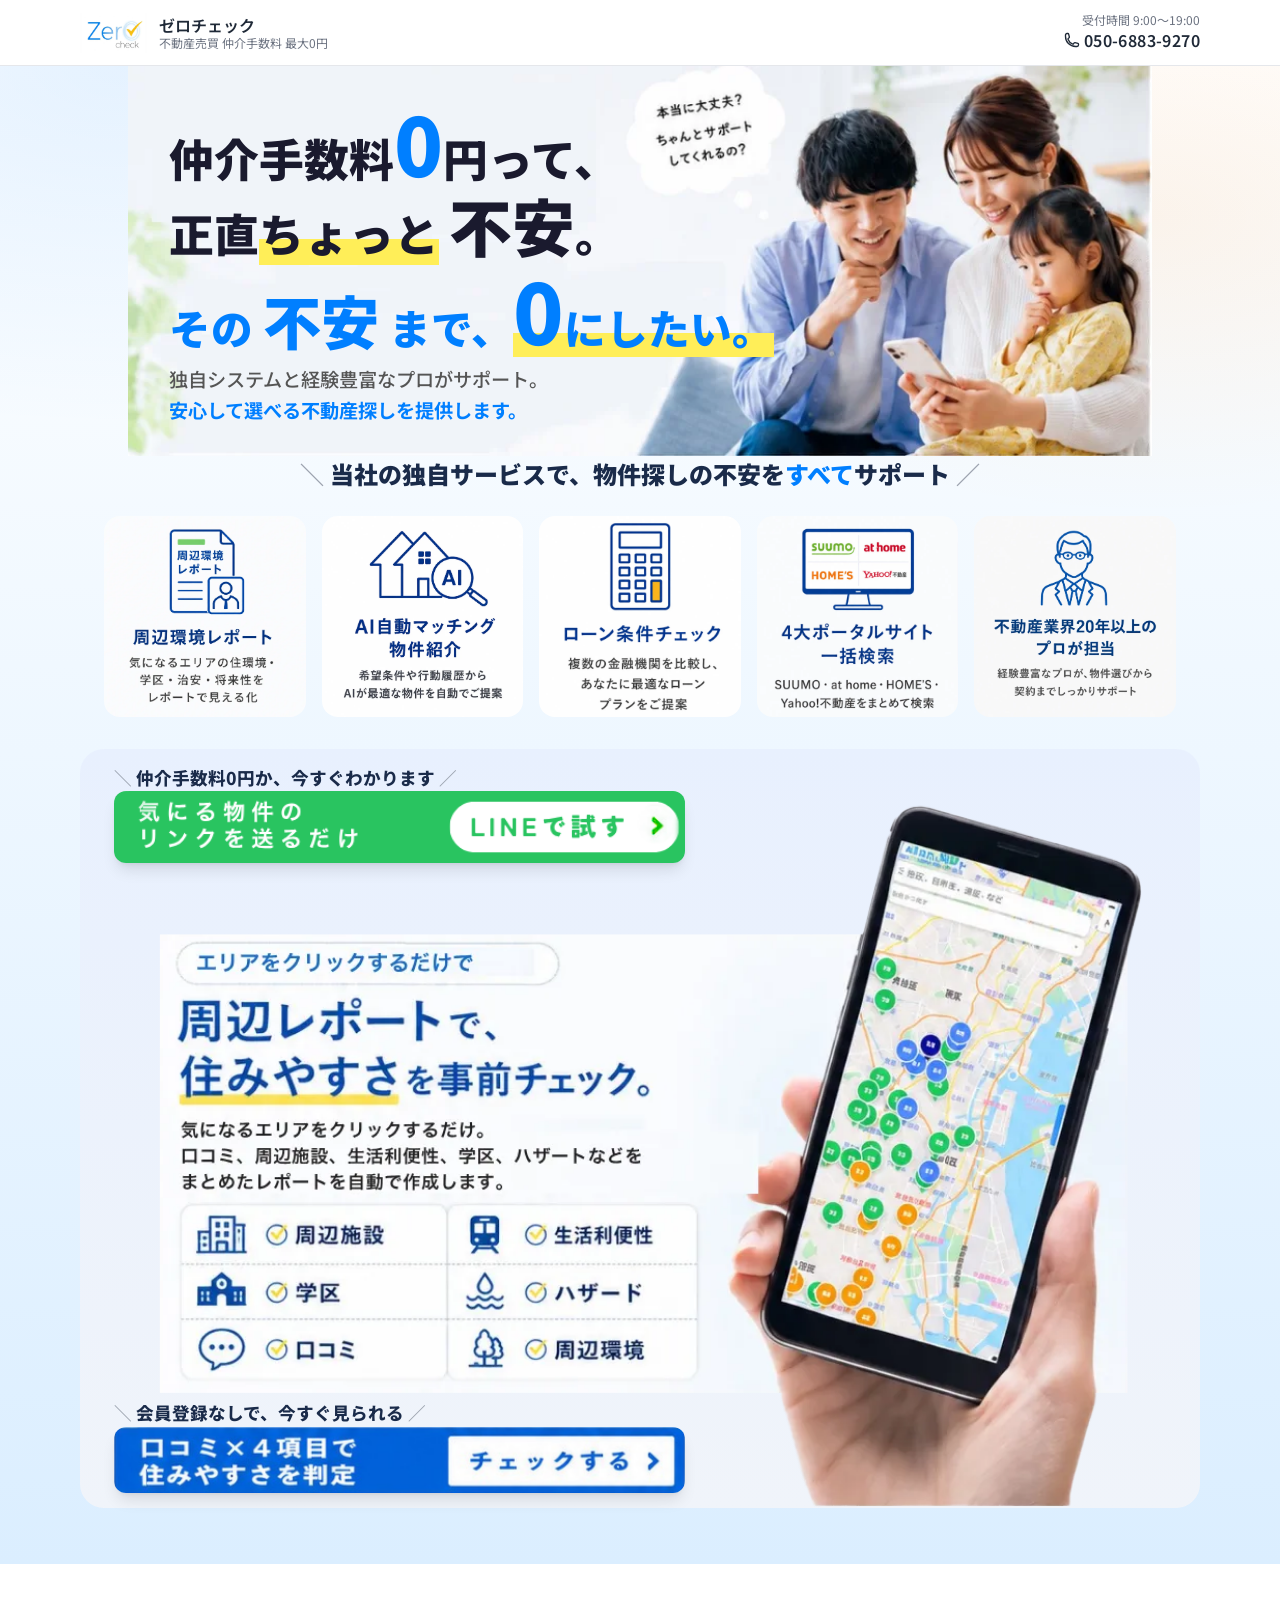
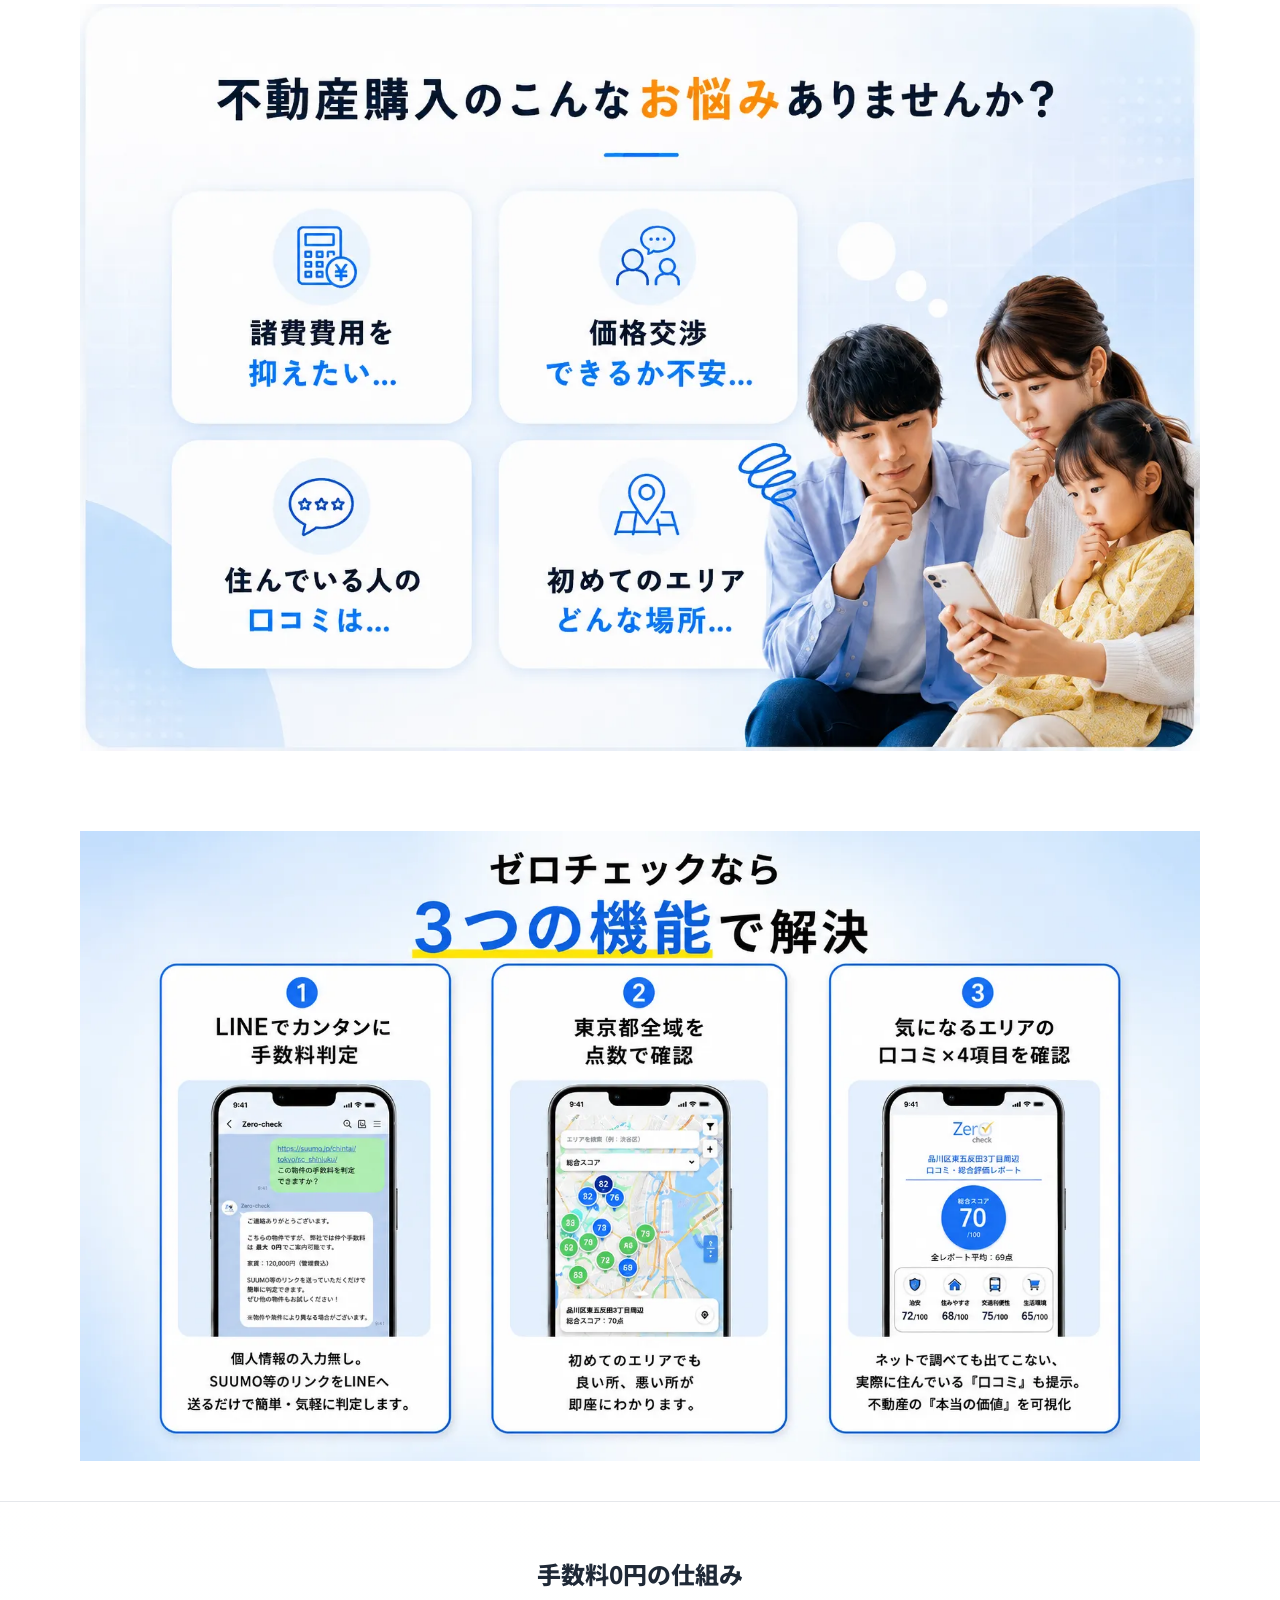
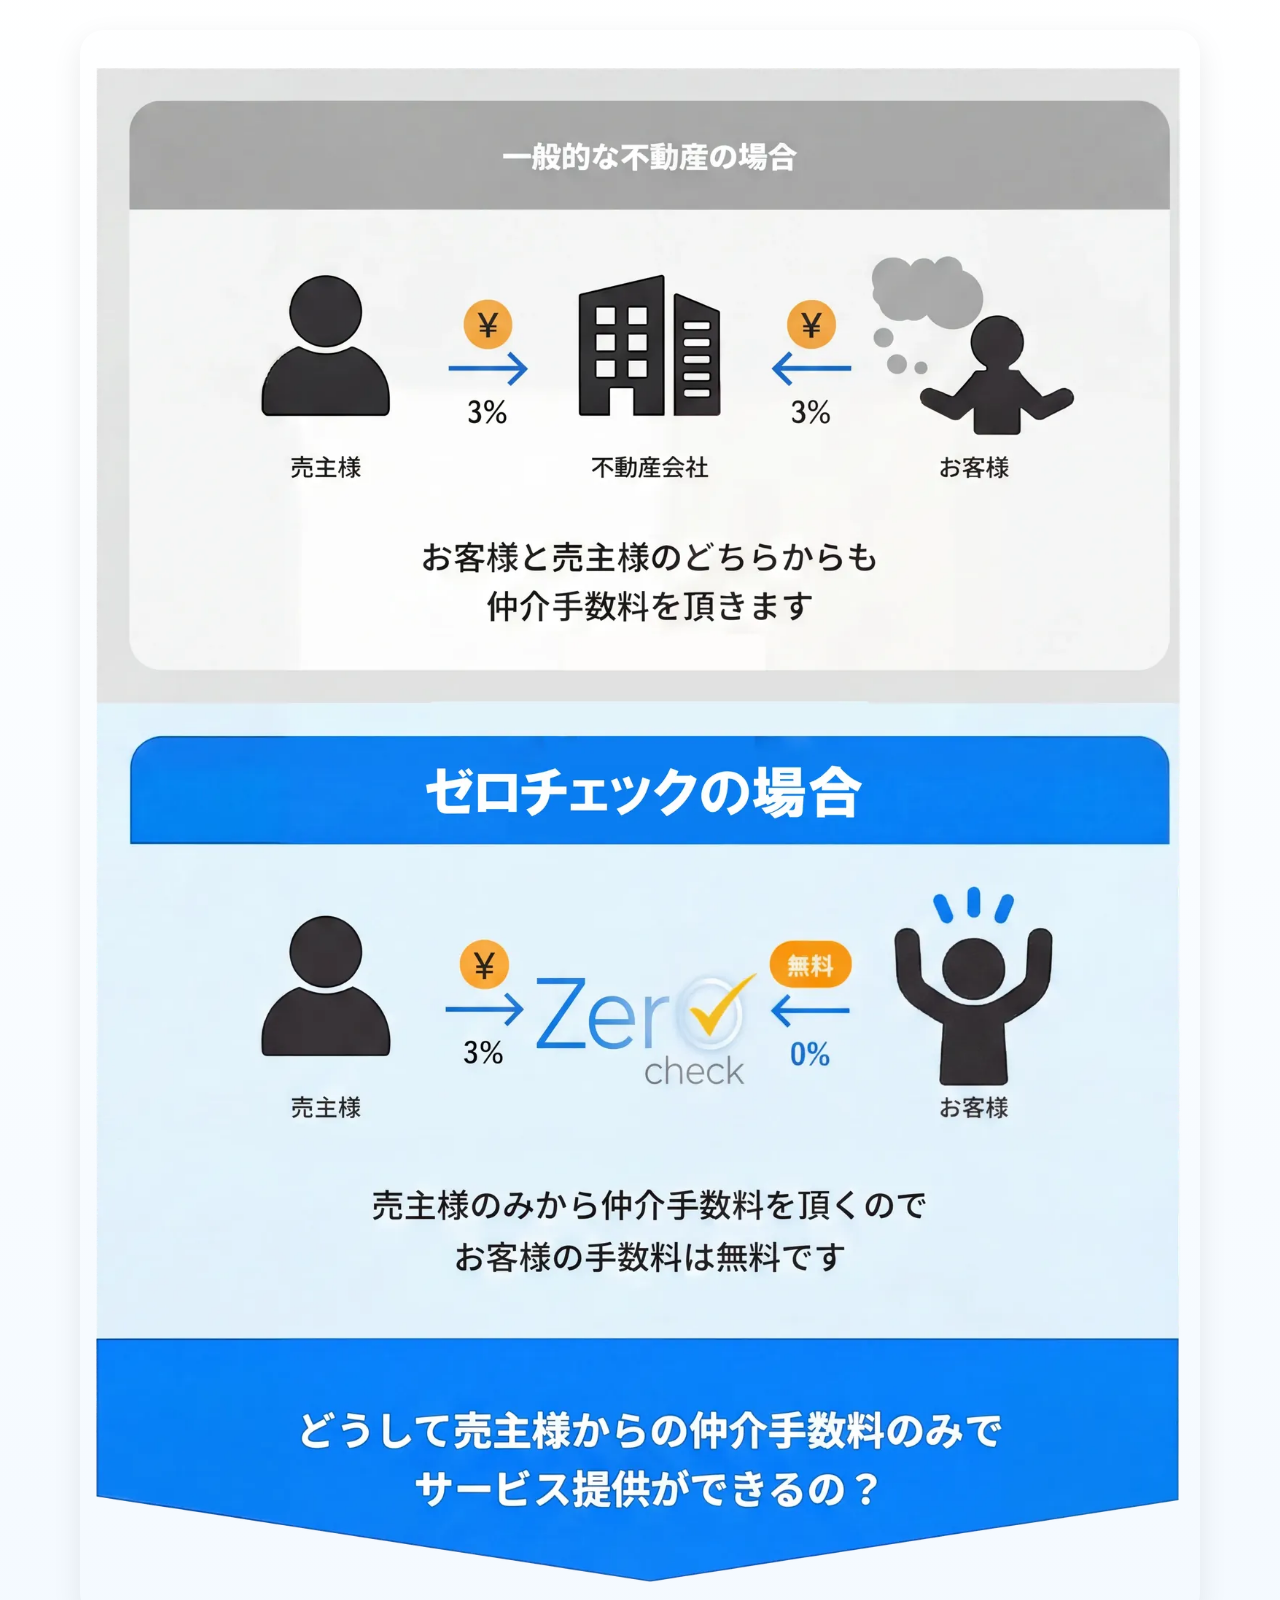
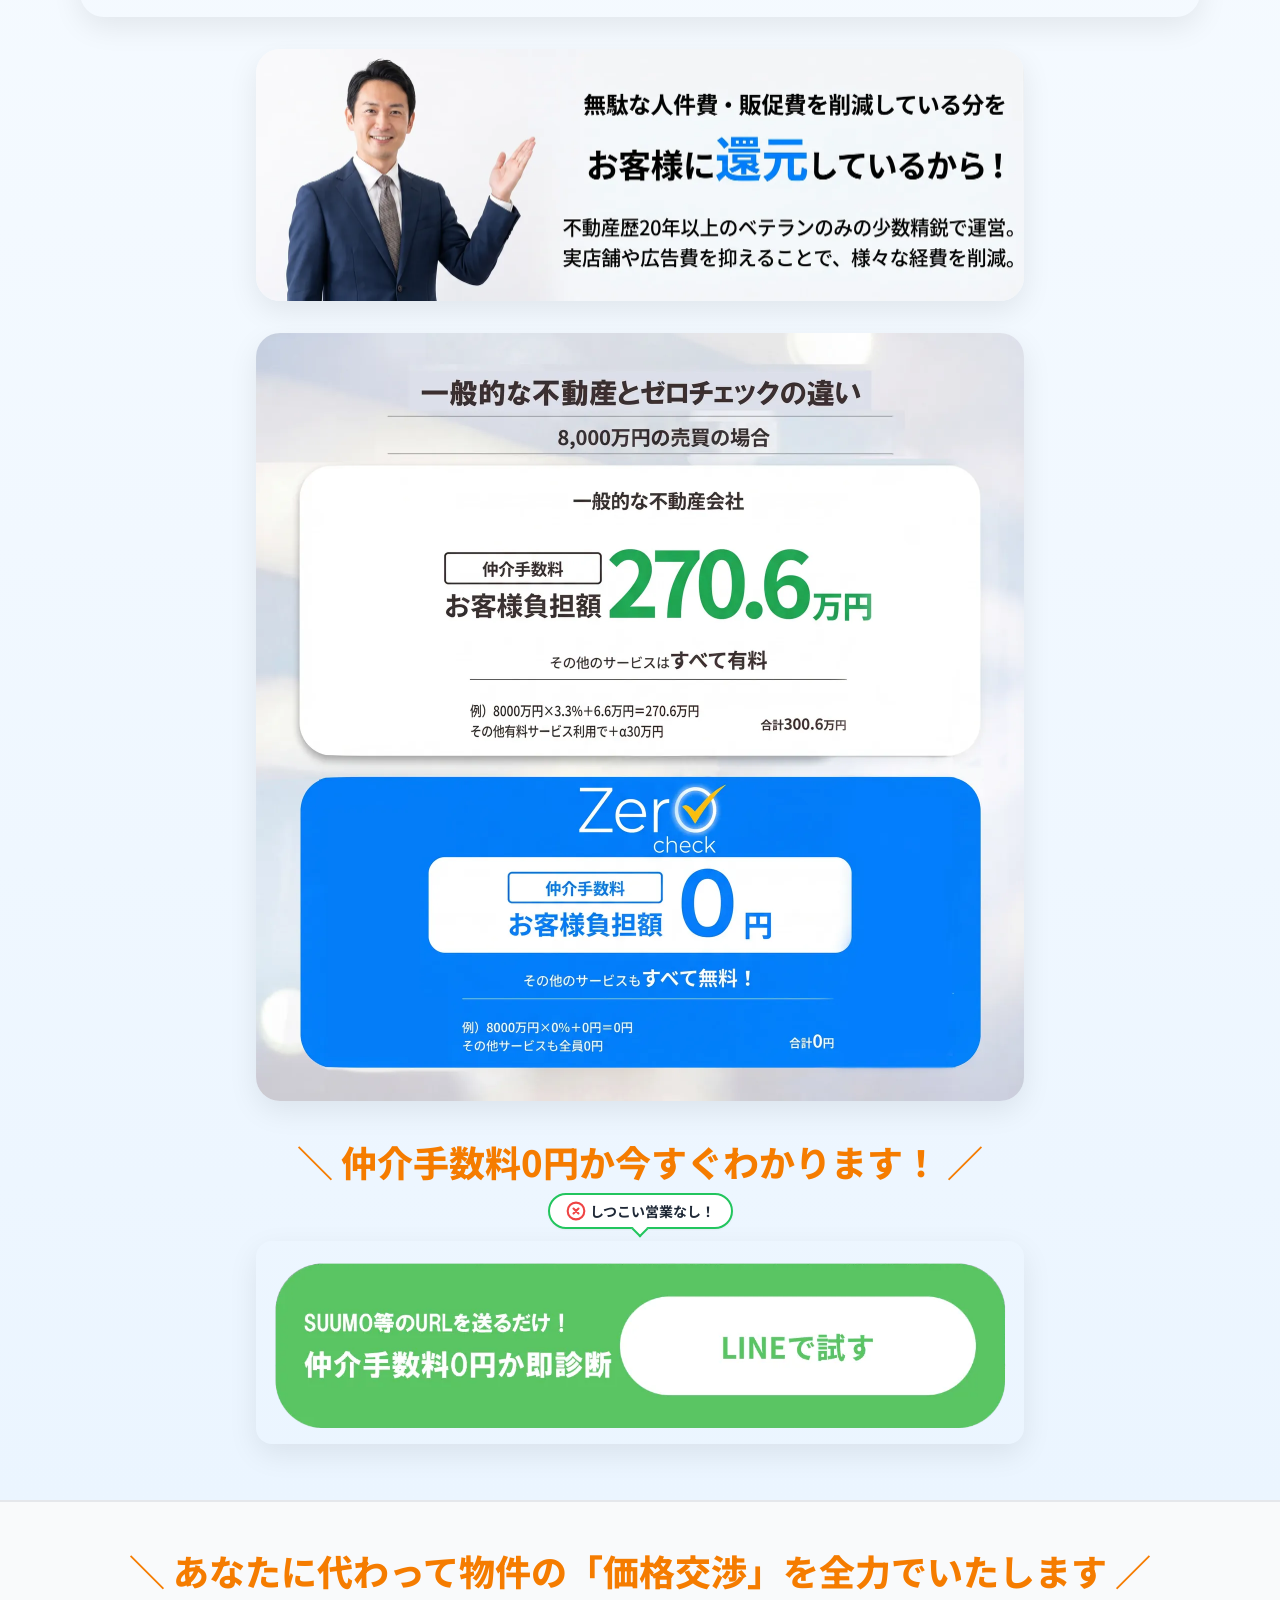
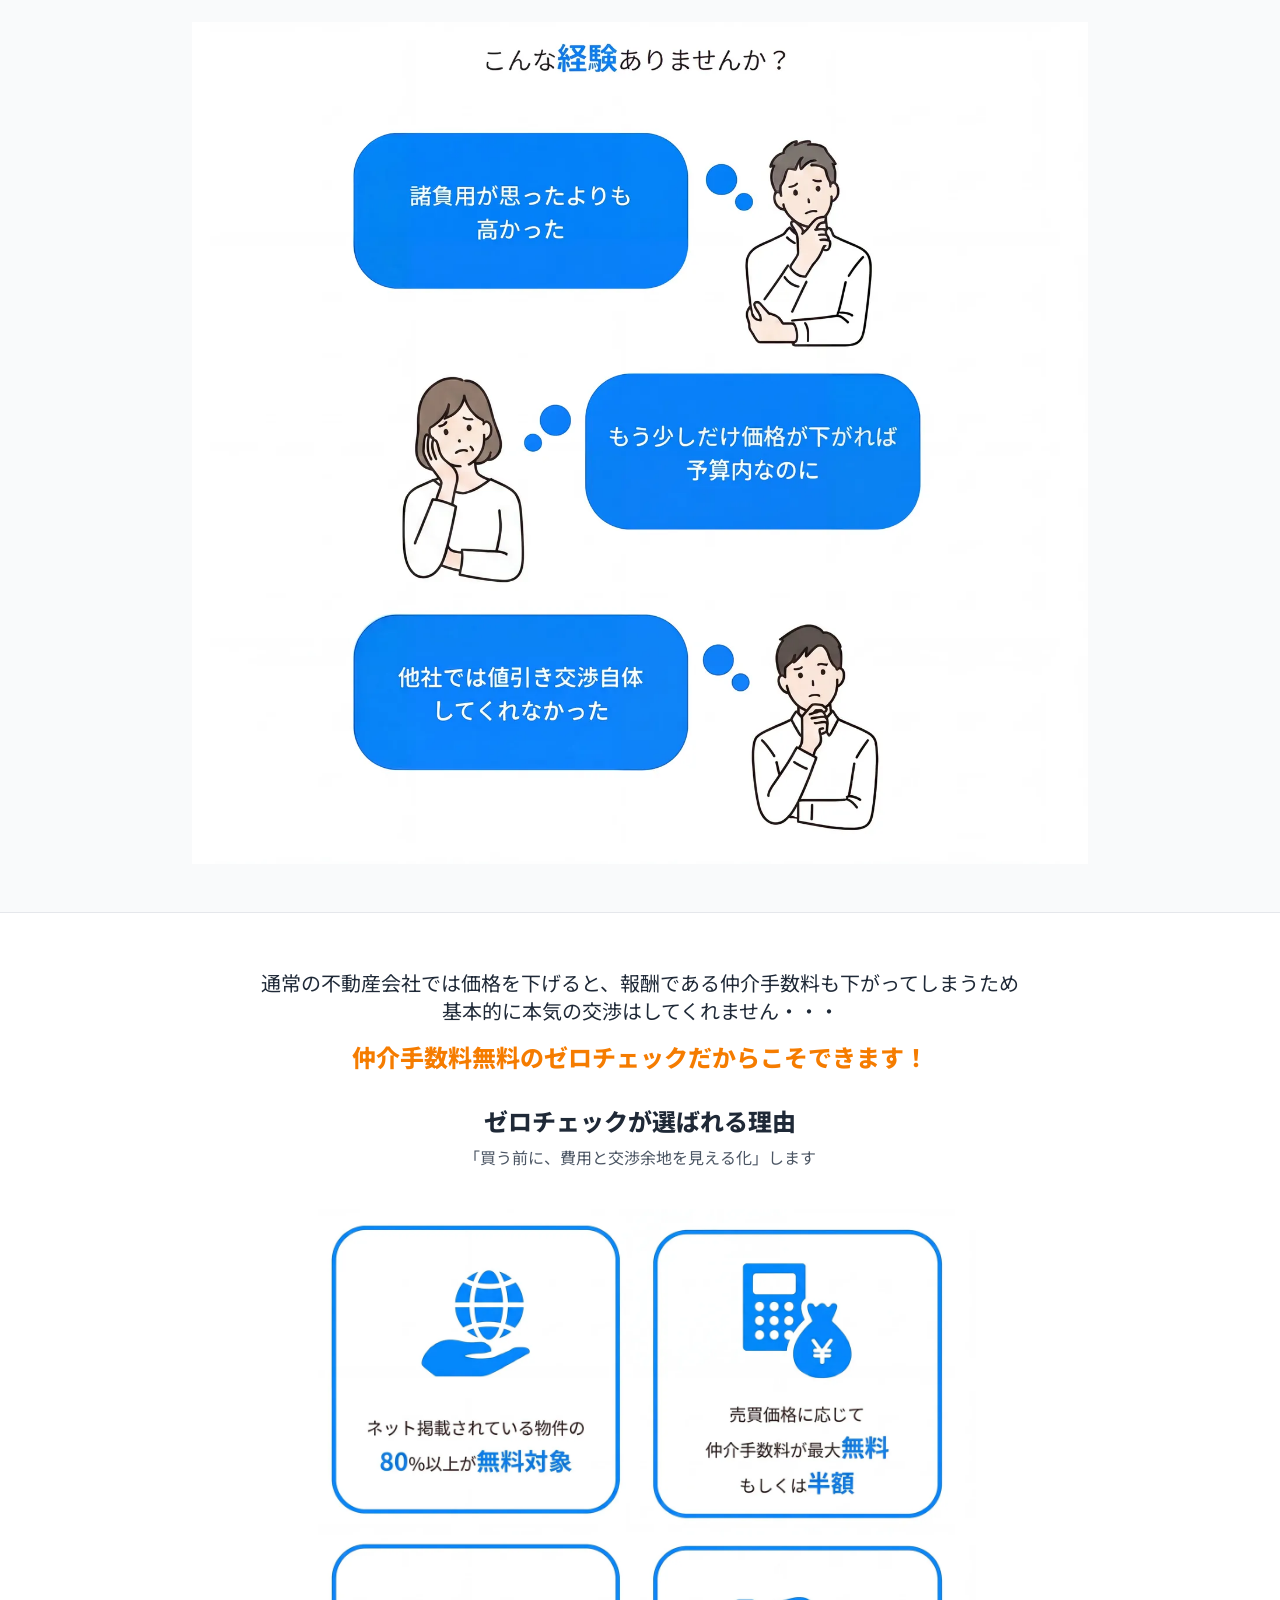
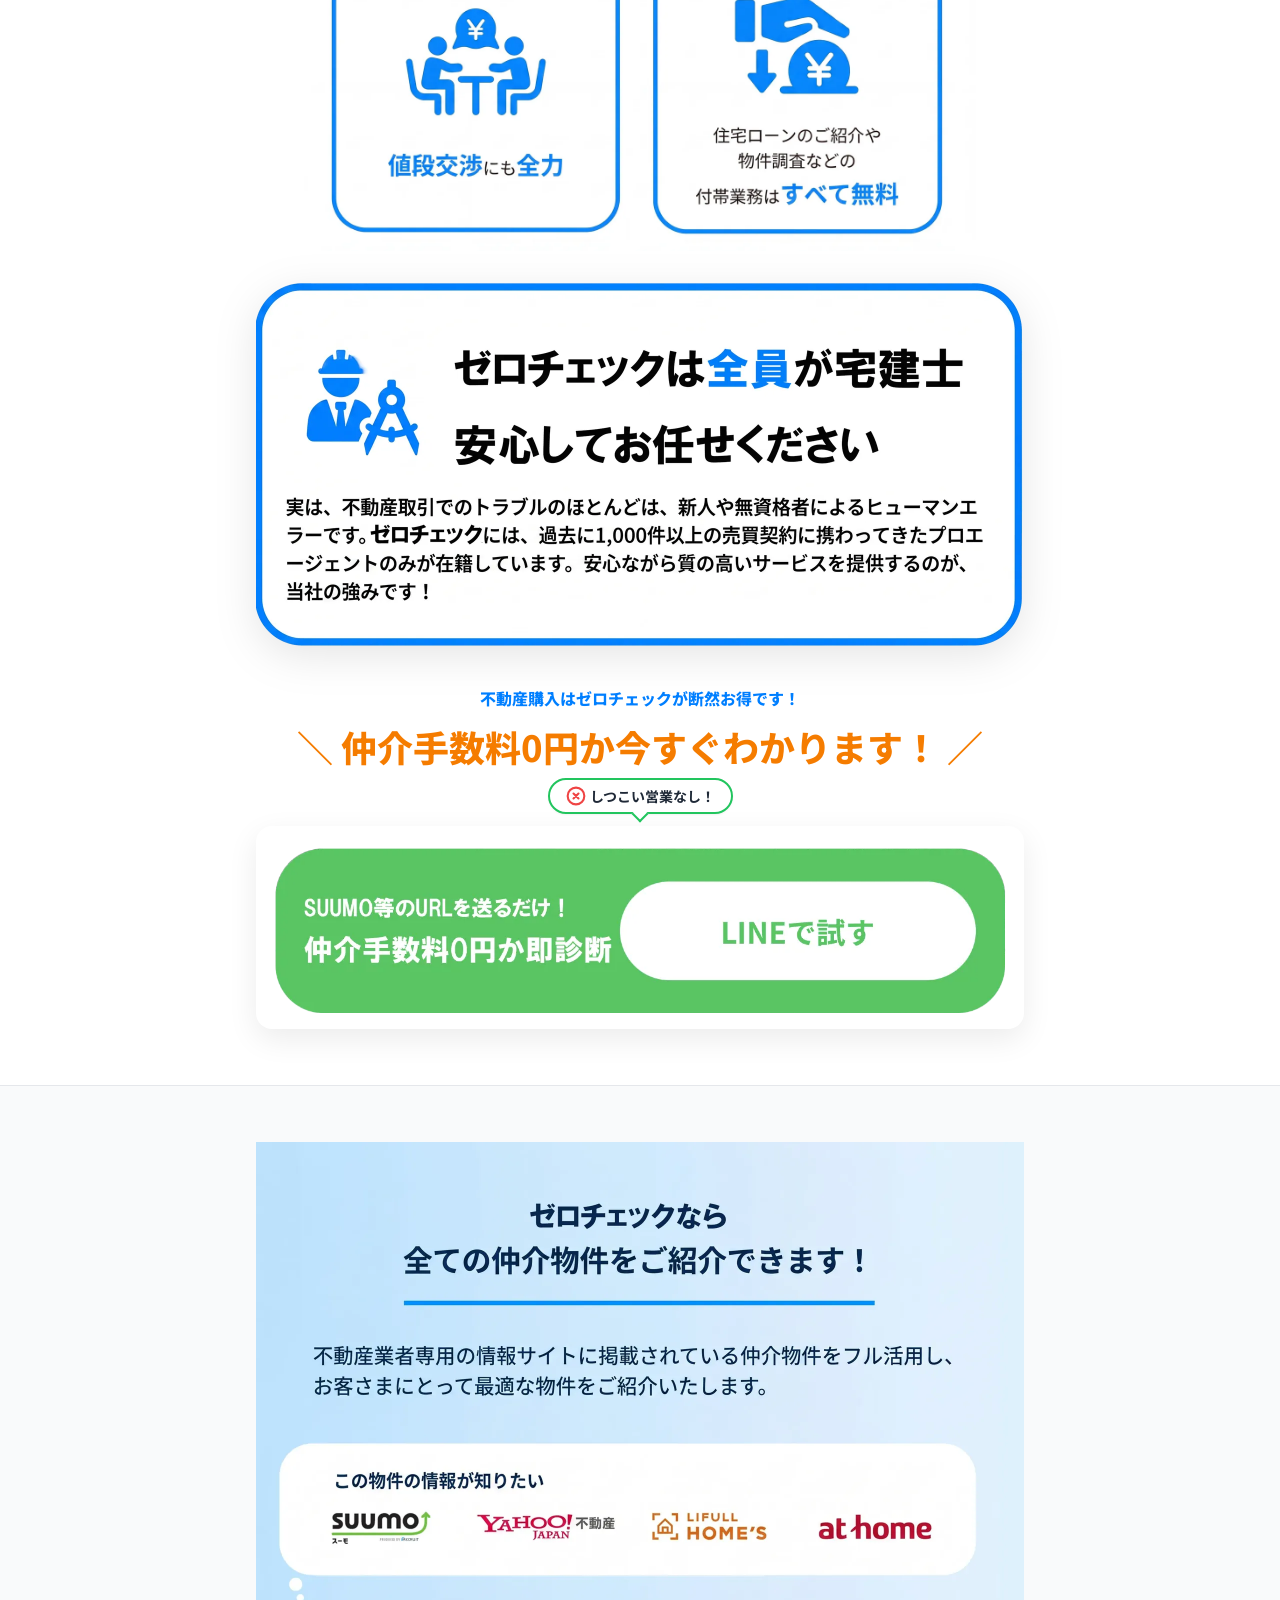
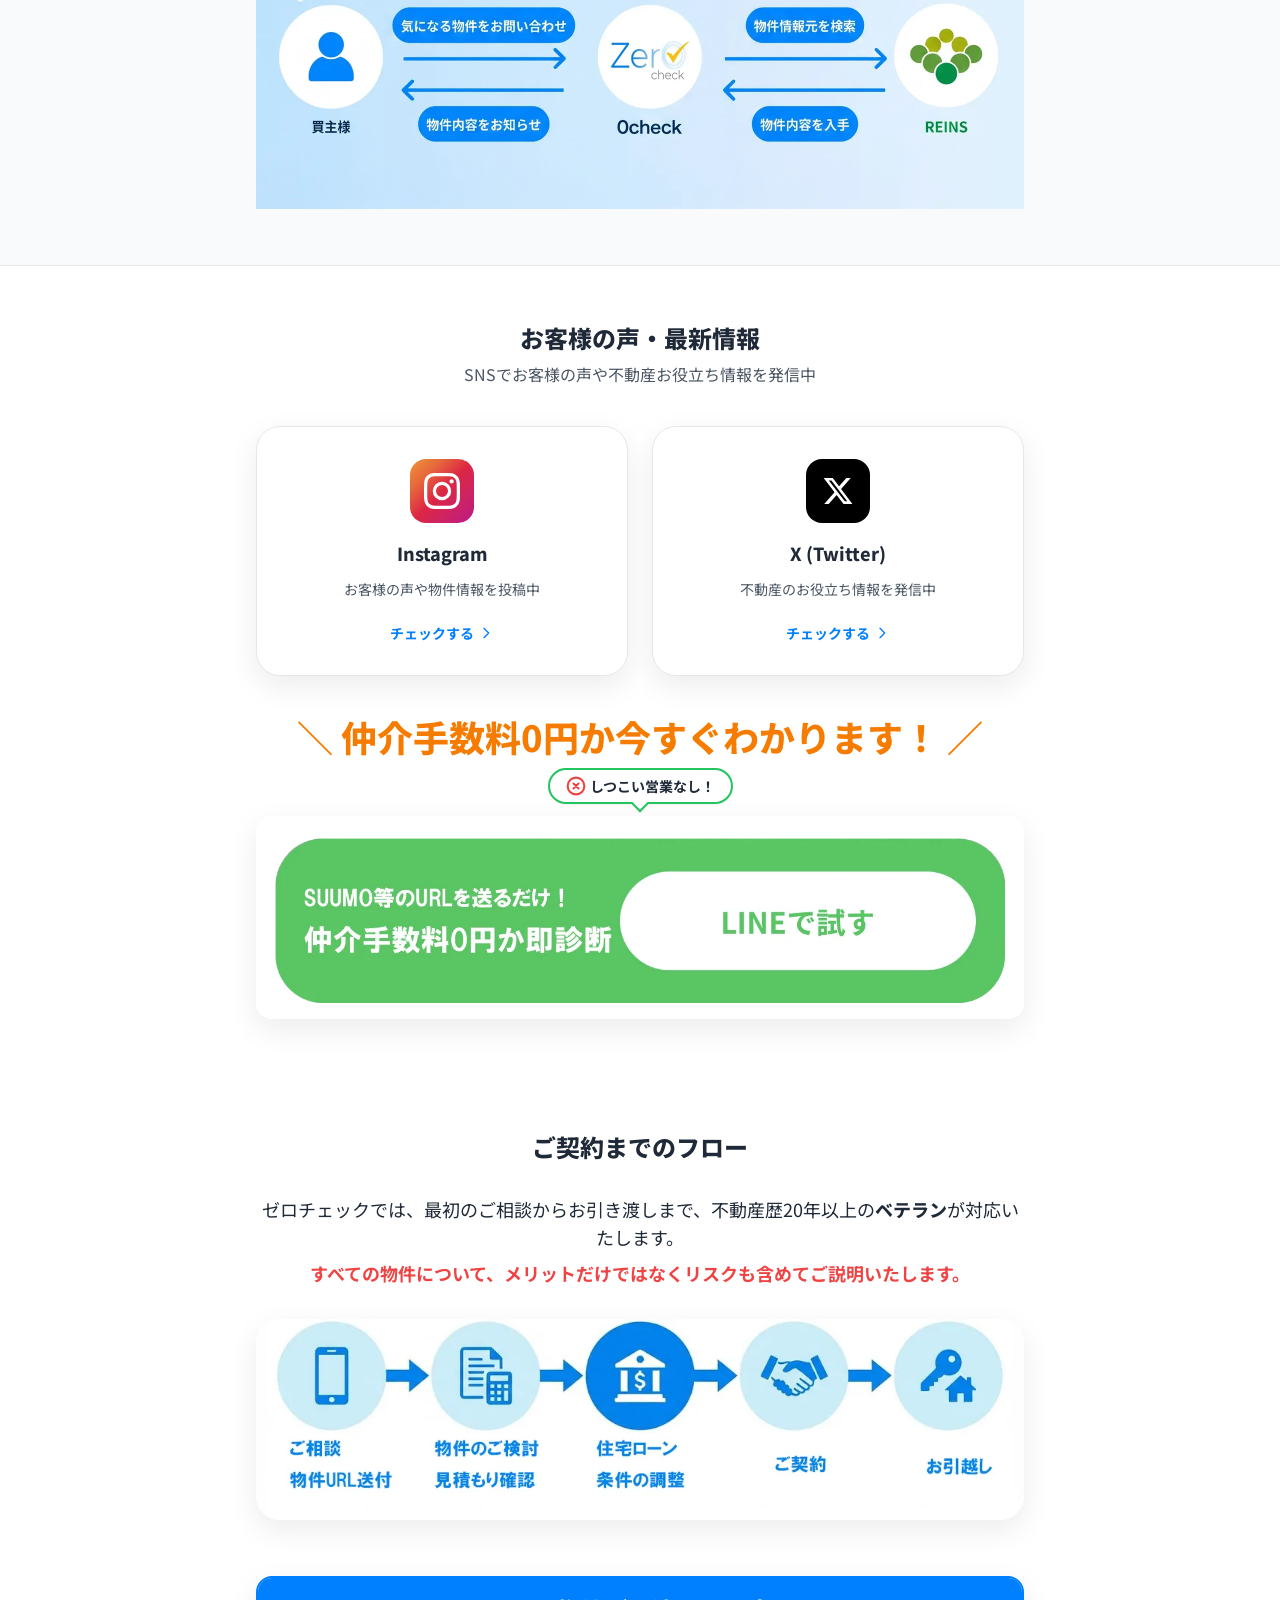
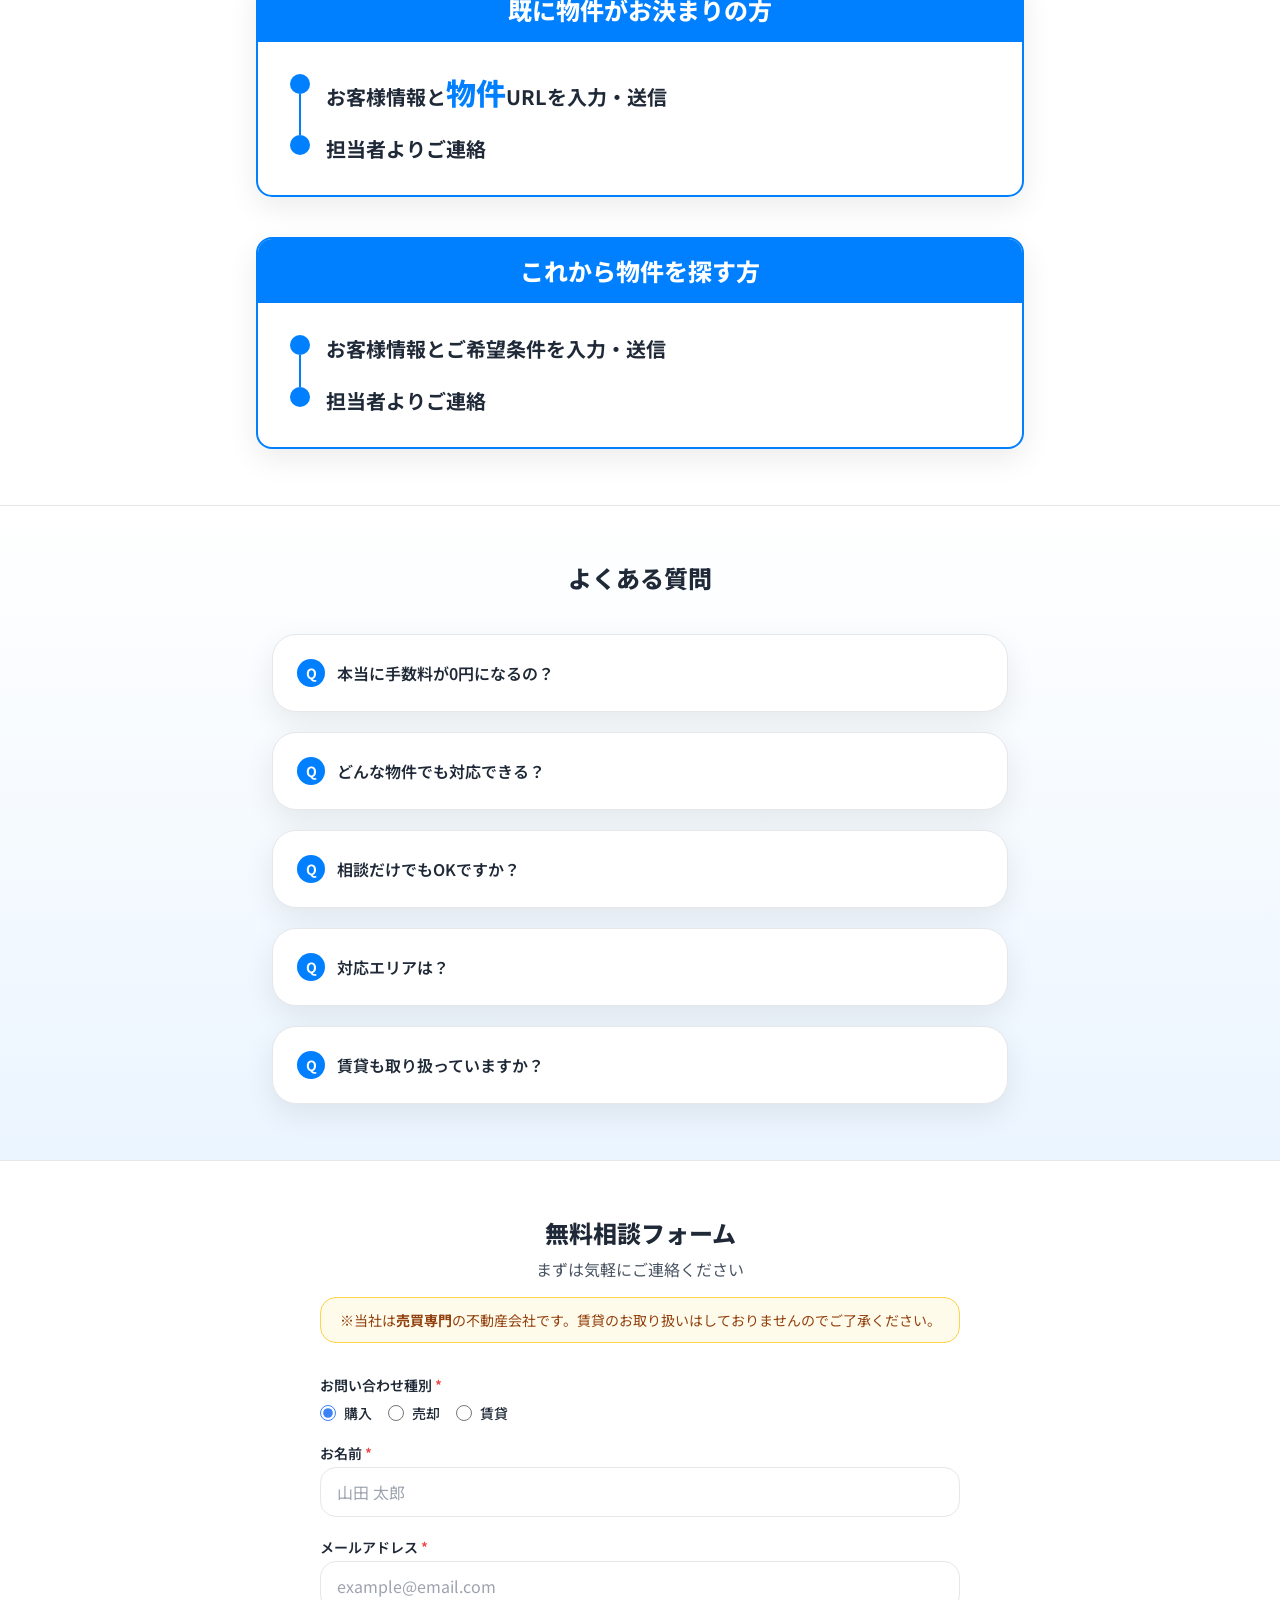
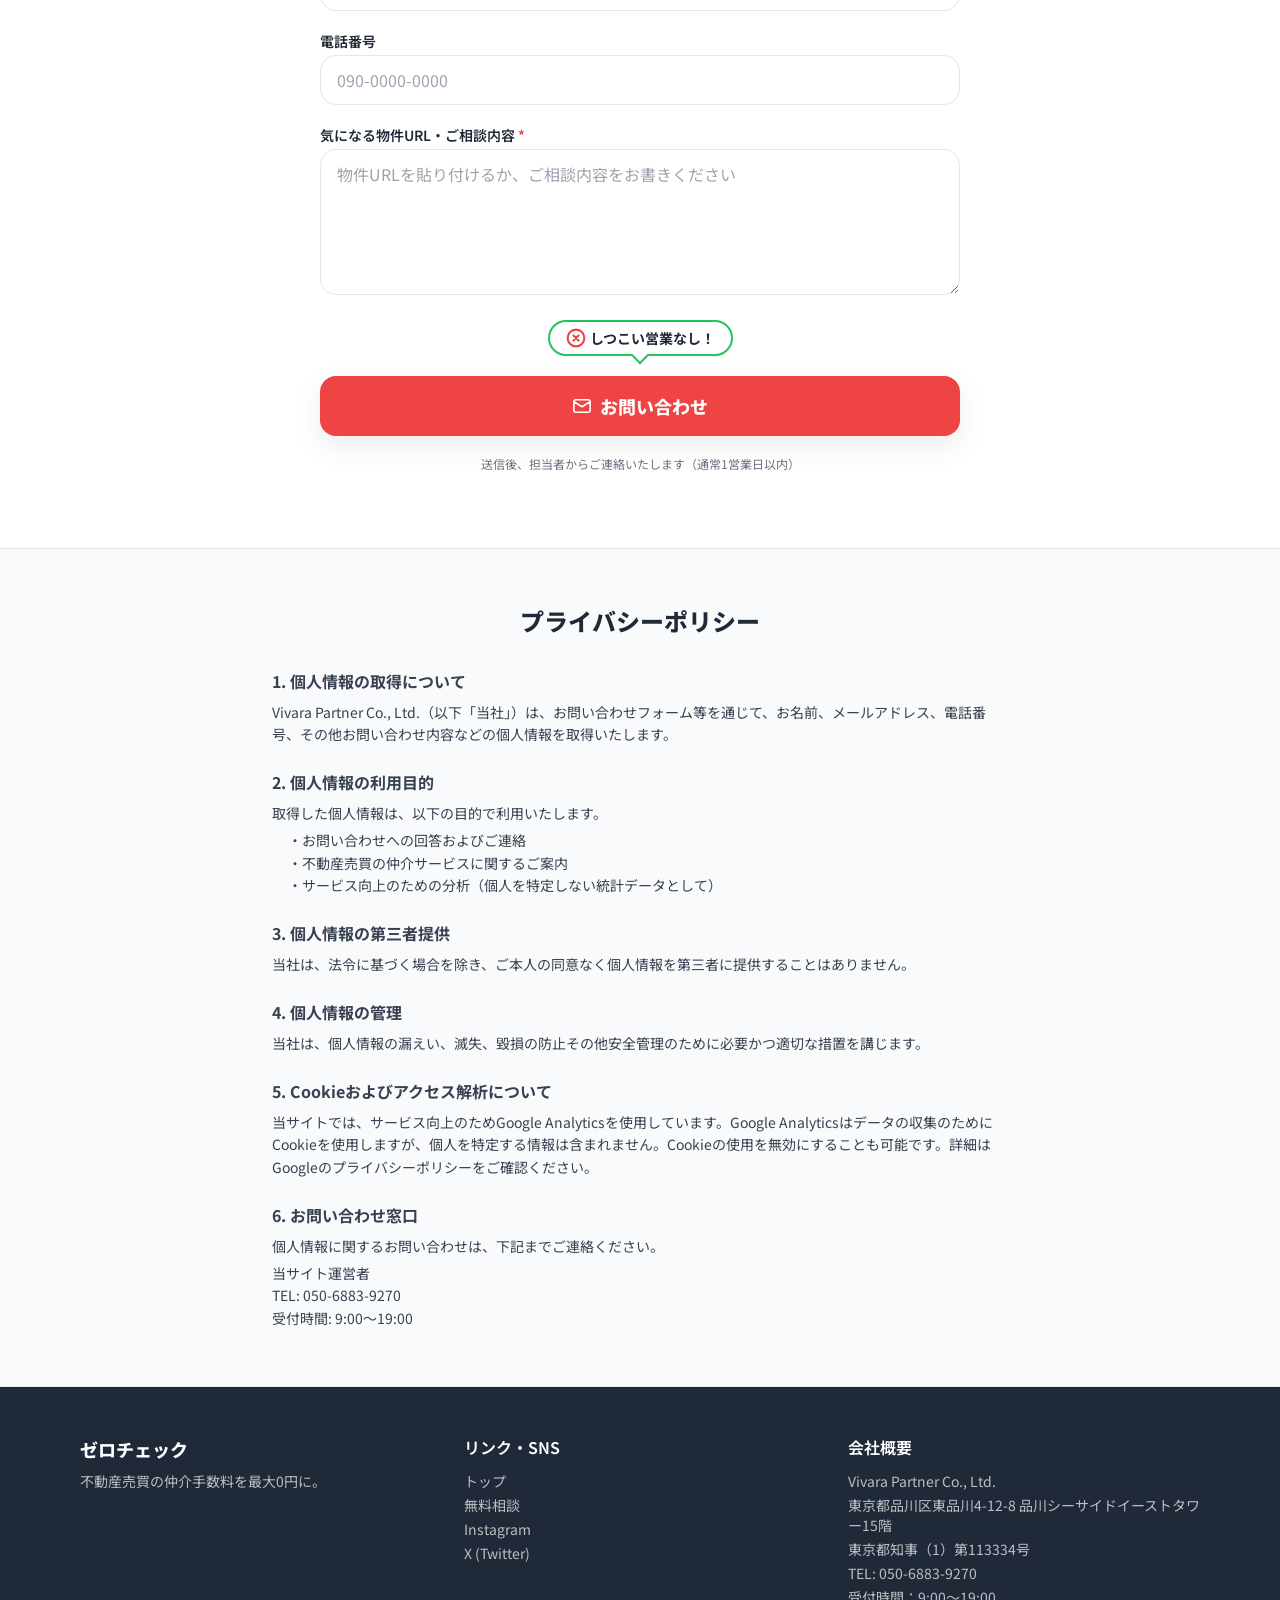
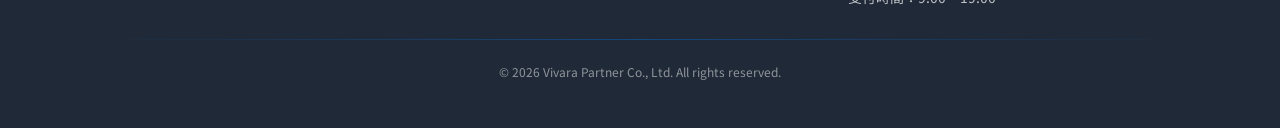
==== index.html @ abb00def "ヒーローテキストオーバーレイ・蛍光マーカー下線追加" ====
<!doctype html>
<html lang="ja" class="scroll-smooth">

<head>
  <meta charset="utf-8" />
  <meta name="viewport" content="width=device-width, initial-scale=1" />
  <title>不動産購入の仲介手数料が最大0円｜ゼロチェック</title>
  <meta name="description" content="ゼロチェックは、不動産売買物件の仲介手数料が最大0円。気になる物件URLを送るだけで、購入諸費用を抑えた提案をします。" />

  <!-- Google Fonts: Noto Sans JP -->
  <link rel="preconnect" href="https://fonts.googleapis.com" />
  <link rel="preconnect" href="https://fonts.gstatic.com" crossorigin />
  <link href="https://fonts.googleapis.com/css2?family=Noto+Sans+JP:wght@400;700;900&display=swap" rel="stylesheet" />

  <!-- ヒーロー画像をプリロード（LCP改善） -->
  <link rel="preload" as="image" href="assets/hero2.webp" type="image/webp" />

  <!-- Google Analytics 4 + Google Ads（統合・1回のみ読み込み） -->
  <script async src="https://www.googletagmanager.com/gtag/js?id=G-09PKXBST40"></script>
  <script>
    window.dataLayer = window.dataLayer || [];
    function gtag(){dataLayer.push(arguments);}
    gtag('js', new Date());
    gtag('config', 'G-09PKXBST40');
    gtag('config', 'AW-18095720223');
  </script>
  <!-- Event snippet for value map conversion page -->
  <script>
    gtag('event', 'conversion', {
      'send_to': 'AW-18095720223/e3OICIHb0bEcEJ-O27RD',
      'value': 1.0,
      'currency': 'JPY'
    });
  </script>

  <!-- Microsoft Clarity（遅延読み込み） -->
  <script type="text/javascript">
    window.addEventListener('load', function(){
      (function(c,l,a,r,i,t,y){
          c[a]=c[a]||function(){(c[a].q=c[a].q||[]).push(arguments)};
          t=l.createElement(r);t.async=1;t.src="https://www.clarity.ms/tag/"+i;
          y=l.getElementsByTagName(r)[0];y.parentNode.insertBefore(t,y);
      })(window, document, "clarity", "script", "woqvvumefq");
    });
  </script>

  <!-- OGP (必要なら差し替え) -->
  <meta property="og:type" content="website" />
  <meta property="og:title" content="ゼロチェック｜仲介手数料最大0円で理想の物件購入" />
  <meta property="og:description" content="仲介手数料最大0円。気になる物件URLを送るだけ。" />
  <meta property="og:image" content="assets/ogp.png" />

  <!-- Tailwind CSS (ビルド済み) -->
  <link rel="stylesheet" href="assets/tailwind.css" />

  <style>
    /* ちょい足し */
    .bg-hero {
      background: radial-gradient(1200px 600px at 10% 0%, rgba(0, 127, 255, 0.10), transparent 60%),
        radial-gradient(900px 500px at 90% 10%, rgba(245, 124, 0, 0.08), transparent 60%),
        linear-gradient(180deg, #ffffff 0%, #f0f8ff 40%, #dbeeff 100%);
    }

    .bg-mint {
      background: linear-gradient(180deg, #ffffff 0%, #ebf5ff 100%);
    }

    .section-divider {
      background: linear-gradient(90deg, transparent, rgba(0, 127, 255, 0.35), transparent);
      height: 1px;
    }

    /* Scroll fade-in */
    .fade-up {
      opacity: 0;
      transform: translateY(30px);
      transition: opacity 0.7s ease, transform 0.7s ease;
    }
    .fade-up.visible {
      opacity: 1;
      transform: translateY(0);
    }

    /* Staggered children */
    .stagger > .fade-up:nth-child(1) { transition-delay: 0s; }
    .stagger > .fade-up:nth-child(2) { transition-delay: 0.15s; }
    .stagger > .fade-up:nth-child(3) { transition-delay: 0.3s; }
    .stagger > .fade-up:nth-child(4) { transition-delay: 0.45s; }

    /* CTA pulse */
    @keyframes pulse-glow {
      0%, 100% { box-shadow: 0 0 0 0 rgba(239, 68, 68, 0.5); }
      50% { box-shadow: 0 0 0 12px rgba(239, 68, 68, 0); }
    }
    .cta-pulse {
      animation: pulse-glow 2.5s ease-in-out infinite;
    }
    .cta-pulse:hover {
      animation: none;
      transform: translateY(-2px);
      transition: transform 0.2s ease;
    }

    /* Card hover lift */
    .card-lift {
      transition: transform 0.3s ease, box-shadow 0.3s ease;
    }
    .card-lift:hover {
      transform: translateY(-6px);
      box-shadow: 0 16px 40px rgba(0,0,0,0.12);
    }

    /* FAQ smooth open */
    details .faq-answer {
      max-height: 0;
      overflow: hidden;
      transition: max-height 0.4s ease, opacity 0.4s ease;
      opacity: 0;
    }
    details[open] .faq-answer {
      max-height: 200px;
      opacity: 1;
    }

    /* Hero image entrance */
    @keyframes hero-in {
      from { opacity: 0; transform: scale(0.96); }
      to { opacity: 1; transform: scale(1); }
    }
    .hero-animate {
      animation: hero-in 0.8s ease-out both;
    }
  </style>
</head>

<body class="text-brand.ink pb-20 md:pb-0" style="font-family:'Noto Sans JP', sans-serif;">

  <!-- Top bar -->
  <header class="sticky top-0 z-50 bg-white/90 backdrop-blur border-b border-brand.line">
    <div class="max-w-6xl mx-auto px-4 py-3 flex items-center justify-between">
      <a href="#top" class="flex items-center gap-3">
        <img src="assets/logo2.webp" alt="ゼロチェック" class="h-10 w-auto" width="765" height="459" />
        <div class="leading-tight">
          <div class="font-semibold">ゼロチェック</div>
          <div class="text-xs text-gray-500">不動産売買 仲介手数料 最大0円</div>
        </div>
      </a>
      <div class="flex items-center gap-3">
        <div class="hidden md:block text-right">
          <div class="text-xs text-gray-500">受付時間 9:00〜19:00</div>
          <div class="font-semibold tracking-wide"><span class="inline-flex items-center gap-1"><svg class="w-4 h-4 inline" fill="none" stroke="currentColor" stroke-width="2" viewBox="0 0 24 24"><path stroke-linecap="round" stroke-linejoin="round" d="M2.25 6.75c0 8.284 6.716 15 15 15h2.25a2.25 2.25 0 002.25-2.25v-1.372c0-.516-.351-.966-.852-1.091l-4.423-1.106c-.44-.11-.902.055-1.173.417l-.97 1.293c-.282.376-.769.542-1.21.38a12.035 12.035 0 01-7.143-7.143c-.162-.441.004-.928.38-1.21l1.293-.97c.363-.271.527-.734.417-1.173L6.963 3.102a1.125 1.125 0 00-1.091-.852H4.5A2.25 2.25 0 002.25 4.5v2.25z"/></svg> 050-6883-9270</span></div>
        </div>
      </div>
    </div>
  </header>

  <!-- HERO -->
  <main id="top" class="bg-hero">
    <!-- ① ヒービジュアル（背景画像 + テキストオーバーレイ） -->
    <div class="w-full hero-animate max-w-5xl mx-auto relative overflow-hidden" style="aspect-ratio:998/380;">
      <img src="assets/hero2.webp" alt="" class="w-full h-full object-cover" width="998" height="380" fetchpriority="high" />
      <!-- テキストオーバーレイ -->
      <div style="position:absolute; top:0; left:0; width:75%; height:100%; display:flex; flex-direction:column; justify-content:center; padding:3% 4%;">
        <h1 style="margin:0; line-height:1.15; font-weight:900; color:#1a1a2e; font-size:clamp(1.2rem, 4.5vw, 2.8rem); white-space:nowrap;">
          仲介手数料<span style="font-size:1.8em; font-weight:900; color:#007FFF;">0</span>円って、<br>
          正直<span style="background:linear-gradient(transparent 60%, #FFEE58 60%);">ちょっと</span> <span style="font-size:1.4em; font-weight:900; color:#1a1a2e;">不安</span><span style="color:#1a1a2e;">。</span>
        </h1>
        <p style="margin:0; line-height:1.15; font-weight:900; color:#007FFF; font-size:clamp(1.1rem, 4.2vw, 2.6rem); white-space:nowrap;">
          その <span style="font-size:1.4em;">不安</span> まで、<span style="background:linear-gradient(transparent 60%, #FFEE58 60%);"><span style="font-size:2em; font-weight:900;">0</span>にしたい。</span>
        </p>
        <p style="margin:0.4em 0 0; line-height:1.6; color:#555; font-size:clamp(0.7rem, 2.2vw, 1.2rem); font-weight:500;">
          独自システムと経験豊富なプロがサポート。<br>
          <span style="color:#007FFF; font-weight:700;">安心して選べる不動産探しを提供します。</span>
        </p>
      </div>
    </div>
    <div class="max-w-6xl mx-auto px-4 pb-14">
      <div>

        <!-- サービスアイコン -->
        <div class="mb-8 fade-up">
          <h2 class="text-center mb-6 whitespace-nowrap" style="font-weight:900; color:#1a2b4a; font-size:clamp(0.6rem, 3.3vw, 1.5rem); padding:0 4px;">
            <span class="text-gray-400">＼</span>
            当社の独自サービスで、物件探しの不安を<span style="color:#007FFF;">すべて</span>サポート
            <span class="text-gray-400">／</span>
          </h2>
          <div class="flex justify-center gap-1 md:gap-4" id="service-icons">
            <div class="service-icon-card block w-[18%] rounded-2xl overflow-hidden">
              <img src="assets/1syuhen_icon.webp" alt="周辺環境レポート" class="w-full" loading="lazy" />
            </div>
            <div class="service-icon-card block w-[18%] rounded-2xl overflow-hidden">
              <img src="assets/2AI_icon.webp" alt="AI自動マッチング物件紹介" class="w-full" loading="lazy" />
            </div>
            <div class="service-icon-card block w-[18%] rounded-2xl overflow-hidden">
              <img src="assets/3loan_icon.webp" alt="ローン条件チェック" class="w-full" loading="lazy" />
            </div>
            <div class="service-icon-card block w-[18%] rounded-2xl overflow-hidden">
              <img src="assets/4ikkatu_icon.webp" alt="4大ポータルサイト一括検索" class="w-full" loading="lazy" />
            </div>
            <div class="service-icon-card block w-[18%] rounded-2xl overflow-hidden">
              <img src="assets/5_20_icon.webp" alt="不動産業界20年以上のプロが担当" class="w-full" loading="lazy" />
            </div>
          </div>
        </div>

        <!-- LINE CTA + 周辺レポート（ボタンを画像上に絶対配置） -->
        <div class="fade-up relative rounded-3xl" style="background: linear-gradient(180deg, #e8f0fe 0%, #f0f4fa 100%);">
          <!-- LINE CTA（上部に絶対配置） -->
          <div class="absolute top-[2%] left-[3%] z-10" style="width:60%;">
            <p class="font-extrabold whitespace-nowrap" style="color:#1a2b4a; font-size:clamp(0.5rem, 2.5vw, 1.1rem);">
              <span class="text-gray-400">＼</span> 仲介手数料0円か、今すぐわかります <span class="text-gray-400">／</span>
            </p>
            <a href="https://lin.ee/vJkvN1Z" target="_blank" rel="noopener" class="block hover:opacity-90 transition" style="width:85%;">
              <img src="assets/LINE_button.png" alt="気になる物件のリンクを送るだけ - LINEで試す" class="w-full rounded-xl shadow-lg" loading="lazy" />
            </a>
          </div>
          <!-- 周辺レポート画像（ベース） -->
          <div class="pt-[3%]">
            <a href="https://www.zero-check.jp/value-map" target="_blank" rel="noopener" class="block">
              <img src="assets/report_expend.webp" alt="エリアをクリックするだけで周辺レポートで住みやすさを事前チェック" class="w-full" loading="lazy" />
            </a>
          </div>
          <!-- チェックするボタン（下部に絶対配置） -->
          <div class="absolute bottom-[2%] left-[3%] z-10" style="width:60%;">
            <p class="font-extrabold whitespace-nowrap" style="color:#1a2b4a; font-size:clamp(0.45rem, 2.2vw, 1.1rem);">
              <span class="text-gray-400">＼</span> 会員登録なしで、今すぐ見られる <span class="text-gray-400">／</span>
            </p>
            <a href="https://www.zero-check.jp/value-map" target="_blank" rel="noopener" class="block hover:opacity-90 transition" style="width:85%;">
              <img src="assets/report_button.png" alt="口コミ×4項目で住みやすさを判定 - チェックする" class="w-full rounded-xl shadow-lg" loading="lazy" />
            </a>
          </div>
        </div>

      </div>
    </div>
  </main>

  <!-- お悩みセクション -->
  <section class="bg-white">
    <div class="max-w-6xl mx-auto px-4 py-10 fade-up">
      <img loading="lazy" src="assets/nayami.webp" alt="不動産購入のこんなお悩みありませんか？" class="w-full block" width="1536" height="1024" />
    </div>
  </section>
  <!-- 3つの機能 -->
  <section class="bg-white">
    <div class="max-w-6xl mx-auto px-4 py-10 fade-up">
      <img loading="lazy" src="assets/3function.webp" alt="ゼロチェックなら3つの機能で解決" class="w-full block" width="1672" height="941" />
    </div>
  </section>

  <!-- How 0yen works -->
  <section class="bg-mint border-y border-brand.line">
    <div class="max-w-6xl mx-auto px-4 py-14">
      <h2 class="text-center text-2xl font-extrabold fade-up">手数料0円の仕組み</h2>
      <div class="mt-10 fade-up">
        <img loading="lazy" src="assets/dGzMXhla.webp" alt="一般的な不動産と0checkの仕組み比較" class="w-full mx-auto block rounded-3xl shadow-soft" width="1536" height="2176" />
      </div>

      <div class="mt-8 fade-up">
        <img loading="lazy" src="assets/98kA3xBa.webp" alt="お客様に還元しているから" class="w-full max-w-3xl mx-auto block rounded-3xl shadow-soft" width="1536" height="505" />
      </div>

      <div class="mt-8 fade-up">
        <img loading="lazy" src="assets/E1cWayrl.webp" alt="一般的な不動産と0checkの費用比較" class="w-full max-w-3xl mx-auto block rounded-3xl shadow-soft" width="1536" height="1536" />
      </div>

      <div class="mt-10 max-w-3xl mx-auto">
        <div class="flex flex-col items-center gap-3">
          <div class="text-center text-brand.orange font-extrabold text-sm md:text-4xl">＼ 仲介手数料0円か今すぐわかります！ ／</div>
          <div class="relative inline-flex items-center gap-1 bg-white border-2 border-green-500 rounded-full px-4 py-1.5 text-sm font-bold text-gray-800 shadow-sm">
            <svg class="w-5 h-5 text-red-500" fill="none" stroke="currentColor" stroke-width="2.5" viewBox="0 0 24 24"><circle cx="12" cy="12" r="10"/><path stroke-linecap="round" d="M15 9l-6 6M9 9l6 6"/></svg>
            しつこい営業なし！
            <div class="absolute -bottom-2 left-1/2 -translate-x-1/2 w-3 h-3 bg-white border-b-2 border-r-2 border-green-500 rotate-45"></div>
          </div>
          <a href="https://lin.ee/vJkvN1Z" target="_blank" rel="noopener" class="block w-full">
            <img loading="lazy" src="assets/line.webp" alt="LINEで試す" class="w-full rounded-2xl shadow-soft hover:opacity-90 transition" width="1260" height="333" />
          </a>
        </div>
      </div>
    </div>
  </section>

  <!-- Problem -->
  <section class="bg-gray-50 border-y border-brand.line">
    <div class="max-w-6xl mx-auto px-4 py-12">
      <p class="text-center text-brand.orange font-extrabold text-xs md:text-4xl fade-up mb-8">＼ あなたに代わって物件の「価格交渉」を全力でいたします ／</p>
      <img loading="lazy" src="assets/Ce4gzrlJ.webp" alt="こんな経験ありませんか？" class="w-full max-w-4xl mx-auto block fade-up" width="1536" height="1444" />
    </div>
  </section>

  <!-- Features -->
  <section id="features" class="bg-white">
    <div class="max-w-6xl mx-auto px-4 py-14">
      <div class="text-center fade-up mb-8">
        <p class="text-lg md:text-xl leading-relaxed">通常の不動産会社では価格を下げると、報酬である仲介手数料も下がってしまうため<br>基本的に本気の交渉はしてくれません・・・</p>
        <p class="mt-4 text-brand.orange font-extrabold text-sm md:text-2xl">仲介手数料無料のゼロチェックだからこそできます！</p>
      </div>
      <h2 class="text-center text-2xl font-extrabold fade-up">ゼロチェックが選ばれる理由</h2>
      <p class="mt-2 text-center text-gray-600 fade-up">「買う前に、費用と交渉余地を見える化」します</p>

      <div class="mt-10 fade-up">
        <img loading="lazy" src="assets/fcjoOIzu.webp" alt="ゼロチェックが選ばれる4つの理由" class="w-full max-w-2xl mx-auto block" width="1536" height="1466" />
      </div>

      <div class="mt-8 max-w-3xl mx-auto fade-up card-lift" style="filter: drop-shadow(0 10px 20px rgba(0,0,0,0.10));">
        <img loading="lazy" src="assets/8hDhFb2B.webp" alt="0checkは全員が宅建士" class="w-full block" width="1536" height="726" />
      </div>

      <div class="mt-10 text-center">
        <div class="text-brand.green font-extrabold">不動産購入はゼロチェックが断然お得です！</div>
        <div class="mt-4 max-w-3xl mx-auto">
          <div class="flex flex-col items-center gap-3">
            <div class="text-center text-brand.orange font-extrabold text-sm md:text-4xl">＼ 仲介手数料0円か今すぐわかります！ ／</div>
            <div class="relative inline-flex items-center gap-1 bg-white border-2 border-green-500 rounded-full px-4 py-1.5 text-sm font-bold text-gray-800 shadow-sm">
              <svg class="w-5 h-5 text-red-500" fill="none" stroke="currentColor" stroke-width="2.5" viewBox="0 0 24 24"><circle cx="12" cy="12" r="10"/><path stroke-linecap="round" d="M15 9l-6 6M9 9l6 6"/></svg>
              しつこい営業なし！
              <div class="absolute -bottom-2 left-1/2 -translate-x-1/2 w-3 h-3 bg-white border-b-2 border-r-2 border-green-500 rotate-45"></div>
            </div>
            <a href="https://lin.ee/vJkvN1Z" target="_blank" rel="noopener" class="block w-full">
              <img loading="lazy" src="assets/line.webp" alt="LINEで試す" class="w-full rounded-2xl shadow-soft hover:opacity-90 transition" width="1260" height="333" />
            </a>
          </div>
        </div>
      </div>
    </div>
  </section>

  <!-- REINS intro -->
  <section class="bg-gray-50 border-y border-brand.line">
    <div class="max-w-6xl mx-auto px-4 py-14">
      <div class="fade-up">
        <img loading="lazy" src="assets/reins-intro.webp" alt="0checkなら全ての仲介物件をご紹介できます" class="w-full max-w-3xl mx-auto block" width="1536" height="1334" />
      </div>
    </div>
  </section>

  <!-- SNS / お客様の声 -->
  <section id="sns" class="bg-white">
    <div class="max-w-6xl mx-auto px-4 py-14">
      <h2 class="text-center text-2xl font-extrabold fade-up">お客様の声・最新情報</h2>
      <p class="mt-2 text-center text-gray-600 fade-up">SNSでお客様の声や不動産お役立ち情報を発信中</p>

      <div class="mt-10 grid md:grid-cols-2 gap-6 max-w-3xl mx-auto stagger">

        <!-- Instagram -->
        <a href="https://www.instagram.com/vivalapartner?igsh=cnY5b3F2anQ4ZDIx&utm_source=qr" target="_blank" rel="noopener"
          class="rounded-3xl bg-white border border-brand.line p-8 shadow-soft card-lift fade-up flex flex-col items-center gap-4 group">
          <div class="w-16 h-16 rounded-2xl flex items-center justify-center"
            style="background: linear-gradient(135deg, #f09433, #e6683c, #dc2743, #cc2366, #bc1888);">
            <svg class="w-9 h-9 text-white" fill="currentColor" viewBox="0 0 24 24">
              <path d="M12 2.163c3.204 0 3.584.012 4.85.07 3.252.148 4.771 1.691 4.919 4.919.058 1.265.069 1.645.069 4.849 0 3.205-.012 3.584-.069 4.849-.149 3.225-1.664 4.771-4.919 4.919-1.266.058-1.644.07-4.85.07-3.204 0-3.584-.012-4.849-.07-3.26-.149-4.771-1.699-4.919-4.92-.058-1.265-.07-1.644-.07-4.849 0-3.204.013-3.583.07-4.849.149-3.227 1.664-4.771 4.919-4.919 1.266-.057 1.645-.069 4.849-.069zM12 0C8.741 0 8.333.014 7.053.072 2.695.272.273 2.69.073 7.052.014 8.333 0 8.741 0 12c0 3.259.014 3.668.072 4.948.2 4.358 2.618 6.78 6.98 6.98C8.333 23.986 8.741 24 12 24c3.259 0 3.668-.014 4.948-.072 4.354-.2 6.782-2.618 6.979-6.98.059-1.28.073-1.689.073-4.948 0-3.259-.014-3.667-.072-4.947-.196-4.354-2.617-6.78-6.979-6.98C15.668.014 15.259 0 12 0zm0 5.838a6.162 6.162 0 100 12.324 6.162 6.162 0 000-12.324zM12 16a4 4 0 110-8 4 4 0 010 8zm6.406-11.845a1.44 1.44 0 100 2.881 1.44 1.44 0 000-2.881z"/>
            </svg>
          </div>
          <div class="text-center">
            <div class="font-extrabold text-lg">Instagram</div>
            <div class="mt-3 text-sm text-gray-600">お客様の声や物件情報を投稿中</div>
          </div>
          <div class="mt-2 inline-flex items-center gap-1 text-brand.green font-bold text-sm group-hover:underline">
            チェックする
            <svg class="w-4 h-4" fill="none" stroke="currentColor" stroke-width="2" viewBox="0 0 24 24"><path stroke-linecap="round" stroke-linejoin="round" d="M9 5l7 7-7 7"/></svg>
          </div>
        </a>

        <!-- X (Twitter) -->
        <a href="https://x.com/vivalapartner?s=21" target="_blank" rel="noopener"
          class="rounded-3xl bg-white border border-brand.line p-8 shadow-soft card-lift fade-up flex flex-col items-center gap-4 group">
          <div class="w-16 h-16 rounded-2xl bg-black flex items-center justify-center">
            <svg class="w-8 h-8 text-white" fill="currentColor" viewBox="0 0 24 24">
              <path d="M18.244 2.25h3.308l-7.227 8.26 8.502 11.24H16.17l-5.214-6.817L4.99 21.75H1.68l7.73-8.835L1.254 2.25H8.08l4.713 6.231zm-1.161 17.52h1.833L7.084 4.126H5.117z"/>
            </svg>
          </div>
          <div class="text-center">
            <div class="font-extrabold text-lg">X (Twitter)</div>
            <div class="mt-3 text-sm text-gray-600">不動産のお役立ち情報を発信中</div>
          </div>
          <div class="mt-2 inline-flex items-center gap-1 text-brand.green font-bold text-sm group-hover:underline">
            チェックする
            <svg class="w-4 h-4" fill="none" stroke="currentColor" stroke-width="2" viewBox="0 0 24 24"><path stroke-linecap="round" stroke-linejoin="round" d="M9 5l7 7-7 7"/></svg>
          </div>
        </a>

      </div>

      <div class="mt-10 max-w-3xl mx-auto">
        <div class="flex flex-col items-center gap-3">
          <div class="text-center text-brand.orange font-extrabold text-sm md:text-4xl">＼ 仲介手数料0円か今すぐわかります！ ／</div>
          <div class="relative inline-flex items-center gap-1 bg-white border-2 border-green-500 rounded-full px-4 py-1.5 text-sm font-bold text-gray-800 shadow-sm">
            <svg class="w-5 h-5 text-red-500" fill="none" stroke="currentColor" stroke-width="2.5" viewBox="0 0 24 24"><circle cx="12" cy="12" r="10"/><path stroke-linecap="round" d="M15 9l-6 6M9 9l6 6"/></svg>
            しつこい営業なし！
            <div class="absolute -bottom-2 left-1/2 -translate-x-1/2 w-3 h-3 bg-white border-b-2 border-r-2 border-green-500 rotate-45"></div>
          </div>
          <a href="https://lin.ee/vJkvN1Z" target="_blank" rel="noopener" class="block w-full">
            <img loading="lazy" src="assets/line.webp" alt="LINEで試す" class="w-full rounded-2xl shadow-soft hover:opacity-90 transition" width="1260" height="333" />
          </a>
        </div>
      </div>
    </div>
  </section>

  <!-- Flow -->
  <section class="bg-white">
    <div class="max-w-6xl mx-auto px-4 py-14">
      <h2 class="text-center text-2xl font-extrabold fade-up">ご契約までのフロー</h2>
      <!-- ⑤ フロー図 -->
      <div class="mt-8 max-w-3xl mx-auto fade-up text-center leading-relaxed text-base md:text-lg">
        <p>ゼロチェックでは、最初のご相談からお引き渡しまで、不動産歴20年以上の<span class="font-extrabold">ベテラン</span>が対応いたします。</p>
        <p class="mt-2 text-red-500 font-bold">すべての物件について、メリットだけではなくリスクも含めてご説明いたします。</p>
      </div>
      <div class="mt-8 fade-up">
        <img loading="lazy" src="assets/flow-diagram.webp" alt="ご契約までのフロー図" class="w-full max-w-3xl mx-auto block rounded-3xl shadow-soft" width="1024" height="268" />
      </div>


      <!-- 簡単ステップ -->
      <div class="mt-14 grid grid-cols-1 gap-10 max-w-3xl mx-auto fade-up">

        <!-- 既に物件がお決まりの方 -->
        <div class="rounded-2xl border-2 border-brand.green overflow-hidden bg-white shadow-soft">
          <div class="bg-brand.green text-white text-center font-extrabold py-4 text-2xl">既に物件がお決まりの方</div>
          <div class="p-8">
            <div class="flex">
              <!-- タイムライン -->
              <div class="flex flex-col items-center mr-4">
                <div class="w-5 h-5 rounded-full bg-brand.green flex-shrink-0"></div>
                <div class="w-0.5 flex-1 bg-brand.green"></div>
              </div>
              <div class="pb-6">
                <p class="font-bold text-xl">お客様情報と<span class="text-3xl font-extrabold text-brand.green">物件</span>URLを入力・送信</p>
              </div>
            </div>
            <div class="flex">
              <div class="flex flex-col items-center mr-4">
                <div class="w-5 h-5 rounded-full bg-brand.green flex-shrink-0"></div>
              </div>
              <div>
                <p class="font-bold text-xl">担当者よりご連絡</p>
              </div>
            </div>
          </div>
        </div>

        <!-- これから物件を探す方 -->
        <div class="rounded-2xl border-2 border-brand.green overflow-hidden bg-white shadow-soft">
          <div class="bg-brand.green text-white text-center font-extrabold py-4 text-2xl">これから物件を探す方</div>
          <div class="p-8">
            <div class="flex">
              <div class="flex flex-col items-center mr-4">
                <div class="w-5 h-5 rounded-full bg-brand.green flex-shrink-0"></div>
                <div class="w-0.5 flex-1 bg-brand.green"></div>
              </div>
              <div class="pb-6">
                <p class="font-bold text-xl">お客様情報とご希望条件を入力・送信</p>
              </div>
            </div>
            <div class="flex">
              <div class="flex flex-col items-center mr-4">
                <div class="w-5 h-5 rounded-full bg-brand.green flex-shrink-0"></div>
              </div>
              <div>
                <p class="font-bold text-xl">担当者よりご連絡</p>
              </div>
            </div>
          </div>
        </div>

      </div>
    </div>
  </section>

  <!-- FAQ -->
  <section class="bg-mint border-y border-brand.line">
    <div class="max-w-3xl mx-auto px-4 py-14">
      <h2 class="text-center text-2xl font-extrabold fade-up">よくある質問</h2>
      <div class="mt-10 space-y-5">
        <details class="rounded-3xl bg-white border border-brand.line shadow-soft p-6 group">
          <summary class="flex items-center gap-3 cursor-pointer font-semibold list-none">
            <span
              class="inline-flex h-7 w-7 items-center justify-center rounded-full bg-brand.green text-white font-bold text-sm flex-shrink-0">Q</span>
            本当に手数料が0円になるの？
          </summary>
          <p class="mt-4 text-gray-700 pl-10">物件の取引形態（売主・代理など）によっては買主側手数料が発生しないケースがあります。詳細は物件URLをお送りいただいた後、個別にご案内します。
          </p>
        </details>
        <details class="rounded-3xl bg-white border border-brand.line shadow-soft p-6 group">
          <summary class="flex items-center gap-3 cursor-pointer font-semibold list-none">
            <span
              class="inline-flex h-7 w-7 items-center justify-center rounded-full bg-brand.green text-white font-bold text-sm flex-shrink-0">Q</span>
            どんな物件でも対応できる？
          </summary>
          <p class="mt-4 text-gray-700 pl-10">SUUMOやat homeなどのポータルサイトに掲載されているほとんどの物件に対応しています。まずはURLをお送りください。</p>
        </details>
        <details class="rounded-3xl bg-white border border-brand.line shadow-soft p-6 group">
          <summary class="flex items-center gap-3 cursor-pointer font-semibold list-none">
            <span
              class="inline-flex h-7 w-7 items-center justify-center rounded-full bg-brand.green text-white font-bold text-sm flex-shrink-0">Q</span>
            相談だけでもOKですか？
          </summary>
          <p class="mt-4 text-gray-700 pl-10">もちろんです。費用の目安を知りたい、交渉できるか確認したいだけでも大歓迎です。しつこい営業は一切しません。</p>
        </details>
        <details class="rounded-3xl bg-white border border-brand.line shadow-soft p-6 group">
          <summary class="flex items-center gap-3 cursor-pointer font-semibold list-none">
            <span
              class="inline-flex h-7 w-7 items-center justify-center rounded-full bg-brand.green text-white font-bold text-sm flex-shrink-0">Q</span>
            対応エリアは？
          </summary>
          <p class="mt-4 text-gray-700 pl-10">現在は首都圏を中心に対応しています。エリア外の場合もご相談ください。</p>
        </details>
        <details class="rounded-3xl bg-white border border-brand.line shadow-soft p-6 group">
          <summary class="flex items-center gap-3 cursor-pointer font-semibold list-none">
            <span
              class="inline-flex h-7 w-7 items-center justify-center rounded-full bg-brand.green text-white font-bold text-sm flex-shrink-0">Q</span>
            賃貸も取り扱っていますか？
          </summary>
          <p class="mt-4 text-gray-700 pl-10">申し訳ございません。当社は不動産の<span class="font-bold">売買専門</span>のため、賃貸のお取り扱いはしておりません。物件の購入・売却に関するご相談はお気軽にお問い合わせください。</p>
        </details>
      </div>
    </div>
  </section>

  <!-- Contact Form -->
  <section id="form" class="bg-white">
    <div class="max-w-2xl mx-auto px-4 py-14">
      <h2 class="text-center text-2xl font-extrabold fade-up">無料相談フォーム</h2>
      <p class="mt-2 text-center text-gray-600">まずは気軽にご連絡ください</p>
      <div class="mt-4 rounded-2xl bg-amber-50 border border-amber-300 px-4 py-3 text-sm text-amber-800 text-center">
        ※当社は<span class="font-bold">売買専門</span>の不動産会社です。賃貸のお取り扱いはしておりませんのでご了承ください。
      </div>

      <form id="contact-form" class="mt-8 space-y-5" action="https://formspree.io/f/xykljvak" method="POST">
        <input type="hidden" name="_subject" value="【ゼロチェック】新しいお問い合わせ" />
        <input type="hidden" name="_next" value="https://zero-check.jp/thanks.html" />
        <input type="text" name="_gotcha" style="display:none" />
        <div>
          <label class="block text-sm font-semibold mb-2">お問い合わせ種別 <span class="text-red-500">*</span></label>
          <div class="flex gap-4">
            <label class="flex items-center gap-2 cursor-pointer">
              <input type="radio" name="type" value="購入" required class="w-4 h-4 accent-blue-500" checked />
              <span class="text-sm font-medium">購入</span>
            </label>
            <label class="flex items-center gap-2 cursor-pointer">
              <input type="radio" name="type" value="売却" class="w-4 h-4 accent-blue-500" />
              <span class="text-sm font-medium">売却</span>
            </label>
            <label class="flex items-center gap-2 cursor-pointer">
              <input type="radio" name="type" value="賃貸" class="w-4 h-4 accent-blue-500" id="rental-radio" />
              <span class="text-sm font-medium">賃貸</span>
            </label>
          </div>
          <div id="rental-warning" class="hidden mt-2 rounded-xl bg-red-50 border border-red-300 px-3 py-2 text-sm text-red-700">
            申し訳ございません。当社では賃貸のお取り扱いはしておりません。売買に関するご相談はお気軽にどうぞ。
          </div>
        </div>
        <div>
          <label class="block text-sm font-semibold mb-1">お名前 <span class="text-red-500">*</span></label>
          <input type="text" name="name" required placeholder="山田 太郎"
            class="w-full rounded-2xl border border-brand.line px-4 py-3 focus:outline-none focus:ring-2 focus:ring-brand.green" />
        </div>
        <div>
          <label class="block text-sm font-semibold mb-1">メールアドレス <span class="text-red-500">*</span></label>
          <input type="email" name="email" required placeholder="example@email.com"
            class="w-full rounded-2xl border border-brand.line px-4 py-3 focus:outline-none focus:ring-2 focus:ring-brand.green" />
        </div>
        <div>
          <label class="block text-sm font-semibold mb-1">電話番号</label>
          <input type="tel" name="phone" placeholder="090-0000-0000"
            class="w-full rounded-2xl border border-brand.line px-4 py-3 focus:outline-none focus:ring-2 focus:ring-brand.green" />
        </div>
        <div>
          <label class="block text-sm font-semibold mb-1">気になる物件URL・ご相談内容 <span class="text-red-500">*</span></label>
          <textarea name="message" required rows="5" placeholder="物件URLを貼り付けるか、ご相談内容をお書きください"
            class="w-full rounded-2xl border border-brand.line px-4 py-3 focus:outline-none focus:ring-2 focus:ring-brand.green"></textarea>
        </div>
        <div class="flex justify-center mb-3">
          <div class="relative inline-flex items-center gap-1 bg-white border-2 border-green-500 rounded-full px-4 py-1.5 text-sm font-bold text-gray-800 shadow-sm">
            <svg class="w-5 h-5 text-red-500" fill="none" stroke="currentColor" stroke-width="2.5" viewBox="0 0 24 24"><circle cx="12" cy="12" r="10"/><path stroke-linecap="round" d="M15 9l-6 6M9 9l6 6"/></svg>
            しつこい営業なし！
            <div class="absolute -bottom-2 left-1/2 -translate-x-1/2 w-3 h-3 bg-white border-b-2 border-r-2 border-green-500 rotate-45"></div>
          </div>
        </div>
        <button type="submit"
          class="w-full rounded-2xl bg-red-500 py-4 text-white font-extrabold text-lg shadow-soft hover:bg-red-600 transition inline-flex items-center justify-center gap-2">
          <svg class="w-5 h-5" fill="none" stroke="currentColor" stroke-width="2" viewBox="0 0 24 24"><path stroke-linecap="round" stroke-linejoin="round" d="M21.75 6.75v10.5a2.25 2.25 0 01-2.25 2.25h-15a2.25 2.25 0 01-2.25-2.25V6.75m19.5 0A2.25 2.25 0 0019.5 4.5h-15a2.25 2.25 0 00-2.25 2.25m19.5 0l-9.75 6.093L2.25 6.75"/></svg>
          お問い合わせ
        </button>
        <p class="text-center text-xs text-gray-500">送信後、担当者からご連絡いたします（通常1営業日以内）</p>
        <div class="h-16 md:h-0"></div>
      </form>

      <!-- 送信完了メッセージ -->
      <div id="form-thanks" class="mt-10 hidden rounded-3xl bg-brand.mint border border-brand.green p-8 text-center">
        <div class="text-2xl font-extrabold text-brand.green">送信が完了しました</div>
        <p class="mt-3 text-gray-700">お問い合わせありがとうございます。<br>担当者より1営業日以内にご連絡いたします。</p>
      </div>
    </div>
  </section>

  <!-- Privacy Policy -->
  <section id="privacy" class="bg-gray-50 border-y border-brand.line">
    <div class="max-w-3xl mx-auto px-4 py-14">
      <h2 class="text-center text-2xl font-extrabold fade-up">プライバシーポリシー</h2>
      <div class="mt-8 text-sm text-gray-700 leading-relaxed space-y-6">

        <div>
          <h3 class="font-bold text-base mb-2">1. 個人情報の取得について</h3>
          <p>Vivara Partner Co., Ltd.（以下「当社」）は、お問い合わせフォーム等を通じて、お名前、メールアドレス、電話番号、その他お問い合わせ内容などの個人情報を取得いたします。</p>
        </div>

        <div>
          <h3 class="font-bold text-base mb-2">2. 個人情報の利用目的</h3>
          <p>取得した個人情報は、以下の目的で利用いたします。</p>
          <p class="mt-1 pl-4">・お問い合わせへの回答およびご連絡<br>・不動産売買の仲介サービスに関するご案内<br>・サービス向上のための分析（個人を特定しない統計データとして）</p>
        </div>

        <div>
          <h3 class="font-bold text-base mb-2">3. 個人情報の第三者提供</h3>
          <p>当社は、法令に基づく場合を除き、ご本人の同意なく個人情報を第三者に提供することはありません。</p>
        </div>

        <div>
          <h3 class="font-bold text-base mb-2">4. 個人情報の管理</h3>
          <p>当社は、個人情報の漏えい、滅失、毀損の防止その他安全管理のために必要かつ適切な措置を講じます。</p>
        </div>

        <div>
          <h3 class="font-bold text-base mb-2">5. Cookieおよびアクセス解析について</h3>
          <p>当サイトでは、サービス向上のためGoogle Analyticsを使用しています。Google Analyticsはデータの収集のためにCookieを使用しますが、個人を特定する情報は含まれません。Cookieの使用を無効にすることも可能です。詳細はGoogleのプライバシーポリシーをご確認ください。</p>
        </div>

        <div>
          <h3 class="font-bold text-base mb-2">6. お問い合わせ窓口</h3>
          <p>個人情報に関するお問い合わせは、下記までご連絡ください。</p>
          <p class="mt-1">当サイト運営者<br>TEL: 050-6883-9270<br>受付時間: 9:00〜19:00</p>
        </div>

      </div>
    </div>
  </section>

  <!-- Footer -->
  <footer class="bg-brand.ink text-white">
    <div class="max-w-6xl mx-auto px-4 py-12">
      <div class="grid md:grid-cols-3 gap-8">
        <div>
          <div class="font-extrabold text-lg">ゼロチェック</div>
          <div class="mt-2 text-white/70 text-sm">不動産売買の仲介手数料を最大0円に。</div>
        </div>
        <div>
          <div class="font-semibold">リンク・SNS</div>
          <ul class="mt-3 space-y-1 text-white/70 text-sm">
            <li><a href="#top" class="hover:text-white transition">トップ</a></li>
            <li><a href="#form" class="hover:text-white transition">無料相談</a></li>
            <li><a href="https://www.instagram.com/vivalapartner?igsh=cnY5b3F2anQ4ZDIx&utm_source=qr" target="_blank" rel="noopener" class="hover:text-white transition">Instagram</a></li>
            <li><a href="https://x.com/vivalapartner?s=21" target="_blank" rel="noopener" class="hover:text-white transition">X (Twitter)</a></li>
          </ul>
        </div>
        <div>
          <div class="font-semibold">会社概要</div>
          <div class="mt-3 text-white/70 text-sm space-y-1">
            <p>Vivara Partner Co., Ltd.</p>
            <p>東京都品川区東品川4-12-8 品川シーサイドイーストタワー15階</p>
            <p>東京都知事（1）第113334号</p>
            <p>TEL: 050-6883-9270</p>
            <p>受付時間：9:00〜19:00</p>
          </div>
        </div>
      </div>
      <div class="section-divider mt-8"></div>
      <p class="mt-6 text-center text-white/50 text-xs">© <span id="year"></span> Vivara Partner Co., Ltd. All rights
        reserved.</p>
    </div>
  </footer>

  <!-- Mobile Fixed Footer Bar -->
  <div class="fixed bottom-0 left-0 right-0 z-50 md:hidden bg-white/95 backdrop-blur border-t border-brand.line px-3 py-3 shadow-[0_-4px_20px_rgba(0,0,0,0.1)]" style="padding-bottom:max(0.75rem, env(safe-area-inset-bottom));">
    <div class="grid grid-cols-2 gap-2">
      <!-- LINE で試す -->
      <a href="https://lin.ee/vJkvN1Z" target="_blank" rel="noopener"
        class="flex items-center justify-center gap-2 rounded-xl py-4 text-white font-bold text-base shadow-soft hover:opacity-90 transition" style="background-color:#06C755;">
        <svg class="w-6 h-6" viewBox="0 0 24 24" fill="currentColor"><path d="M19.365 9.863c.349 0 .63.285.63.631 0 .345-.281.63-.63.63H17.61v1.125h1.755c.349 0 .63.283.63.63 0 .344-.281.629-.63.629h-2.386c-.345 0-.627-.285-.627-.629V8.108c0-.345.282-.63.627-.63h2.386c.349 0 .63.285.63.63 0 .349-.281.63-.63.63H17.61v1.125h1.755zm-3.855 3.016c0 .27-.174.51-.432.596-.064.021-.133.031-.199.031-.211 0-.391-.09-.51-.25l-2.443-3.317v2.94c0 .344-.279.629-.631.629-.346 0-.626-.285-.626-.629V8.108c0-.27.173-.51.43-.595.06-.023.136-.033.194-.033.195 0 .375.104.495.254l2.462 3.33V8.108c0-.345.282-.63.63-.63.345 0 .63.285.63.63v4.771zm-5.741 0c0 .344-.282.629-.631.629-.345 0-.627-.285-.627-.629V8.108c0-.345.282-.63.627-.63.349 0 .631.285.631.63v4.771zm-2.466.629H4.917c-.345 0-.63-.285-.63-.629V8.108c0-.345.285-.63.63-.63.349 0 .63.285.63.63v4.141h1.756c.348 0 .629.283.629.63 0 .344-.281.629-.629.629M24 10.314C24 4.943 18.615.572 12 .572S0 4.943 0 10.314c0 4.811 4.27 8.842 10.035 9.608.391.082.923.258 1.058.59.12.301.079.766.038 1.08l-.164 1.02c-.045.301-.24 1.186 1.049.645 1.291-.539 6.916-4.078 9.436-6.975C23.176 14.393 24 12.458 24 10.314"/></svg>
        LINEで試す
      </a>
      <!-- 物件評価レポート チェック -->
      <a href="https://www.zero-check.jp/value-map" target="_blank" rel="noopener"
        class="flex items-center justify-center gap-2 rounded-xl py-4 text-white font-bold text-sm shadow-soft hover:opacity-90 transition" style="background-color:#007FFF;">
        <svg class="w-5 h-5" fill="none" stroke="currentColor" stroke-width="2" viewBox="0 0 24 24"><path stroke-linecap="round" stroke-linejoin="round" d="M9 12h3.75M9 15h3.75M9 18h3.75m3 .75H18a2.25 2.25 0 002.25-2.25V6.108c0-1.135-.845-2.098-1.976-2.192a48.424 48.424 0 00-1.123-.08m-5.801 0c-.065.21-.1.433-.1.664 0 .414.336.75.75.75h4.5a.75.75 0 00.75-.75 2.25 2.25 0 00-.1-.664m-5.8 0A2.251 2.251 0 0113.5 2.25H15a2.25 2.25 0 012.15 1.586m-5.8 0c-.376.023-.75.05-1.124.08C9.095 4.01 8.25 4.973 8.25 6.108V8.25m0 0H4.875c-.621 0-1.125.504-1.125 1.125v11.25c0 .621.504 1.125 1.125 1.125h9.75c.621 0 1.125-.504 1.125-1.125V9.375c0-.621-.504-1.125-1.125-1.125H8.25zM6.75 12h.008v.008H6.75V12zm0 3h.008v.008H6.75V15zm0 3h.008v.008H6.75V18z"/></svg>
        <span class="text-center leading-tight">物件評価レポート<br>チェック</span>
      </a>
    </div>
  </div>

  <script>
    document.getElementById('year').textContent = new Date().getFullYear();

    // Scroll fade-in with Intersection Observer
    const observer = new IntersectionObserver((entries) => {
      entries.forEach(entry => {
        if (entry.isIntersecting) {
          entry.target.classList.add('visible');
          observer.unobserve(entry.target);
        }
      });
    }, { threshold: 0.15 });

    document.querySelectorAll('.fade-up').forEach(el => observer.observe(el));

    // Rental radio warning
    document.querySelectorAll('input[name="type"]').forEach(radio => {
      radio.addEventListener('change', () => {
        const warning = document.getElementById('rental-warning');
        if (radio.value === '賃貸' && radio.checked) {
          warning.classList.remove('hidden');
        } else {
          warning.classList.add('hidden');
        }
      });
    });

    // ============================================
    // Google Ads コンバージョンラベル設定
    // ※ Google広告管理画面で発行されたラベルに差し替えてください
    // ============================================
    var GADS_CONVERSION_ID = 'AW-18095720223';
    var GADS_LABEL_PHONE = 'A-o4CL71pakcEJ-O27RD';   // 電話コンバージョン
    var GADS_LABEL_LINE  = 'F4_YCPauvakcEJ-O27RD';    // LINEコンバージョン
    var GADS_LABEL_MAIL  = 'CWULCLXvpakcEJ-O27RD';    // メール(フォーム送信)コンバージョン

    // GA4 Event Tracking + Google Ads Conversion
    // ----- 1. メール（お問い合わせフォームリンク）-----
    document.querySelectorAll('a[href="#form"]').forEach(btn => {
      btn.addEventListener('click', () => {
        gtag('event', 'cta_click', {
          event_category: 'engagement',
          event_label: btn.textContent.trim()
        });
      });
    });

    // ----- 2. 電話タップ -----
    document.querySelectorAll('a[href^="tel:"]').forEach(link => {
      link.addEventListener('click', () => {
        gtag('event', 'phone_tap', {
          event_category: 'engagement',
          event_label: '電話タップ'
        });
        // Google Ads コンバージョン（電話）
        gtag('event', 'conversion', {
          send_to: GADS_CONVERSION_ID + '/' + GADS_LABEL_PHONE
        });
      });
    });

    // ----- 3. LINEボタンクリック -----
    document.querySelectorAll('a[href*="lin.ee"]').forEach(link => {
      link.addEventListener('click', () => {
        gtag('event', 'line_click', {
          event_category: 'engagement',
          event_label: 'LINE友達追加'
        });
        // Google Ads コンバージョン（LINE）
        gtag('event', 'conversion', {
          send_to: GADS_CONVERSION_ID + '/' + GADS_LABEL_LINE
        });
      });
    });

    // ----- 4. フォーム送信 -----
    const form = document.querySelector('#form form');
    if (form) {
      form.addEventListener('submit', () => {
        var ec_mail = document.querySelector('[name="email"]').value;
        var ec_phone = document.querySelector('[name="phone"]').value;
        gtag('set', 'user_data', {
            "email": ec_mail,
            "phone_number": ec_phone
        });

        gtag('event', 'form_submit', {
          event_category: 'conversion',
          event_label: '無料相談フォーム送信'
        });
        // Google Ads コンバージョン（メール/フォーム送信）
        gtag('event', 'conversion', {
          send_to: GADS_CONVERSION_ID + '/' + GADS_LABEL_MAIL
        });
      });
    }

    // Scroll depth tracking (25%, 50%, 75%, 100%)
    const scrollMarks = [25, 50, 75, 100];
    const scrollFired = {};
    window.addEventListener('scroll', () => {
      const pct = Math.round((window.scrollY / (document.body.scrollHeight - window.innerHeight)) * 100);
      scrollMarks.forEach(mark => {
        if (pct >= mark && !scrollFired[mark]) {
          scrollFired[mark] = true;
          gtag('event', 'scroll_depth', {
            event_category: 'engagement',
            event_label: mark + '%'
          });
        }
      });
    });
  </script>
</body>

</html>
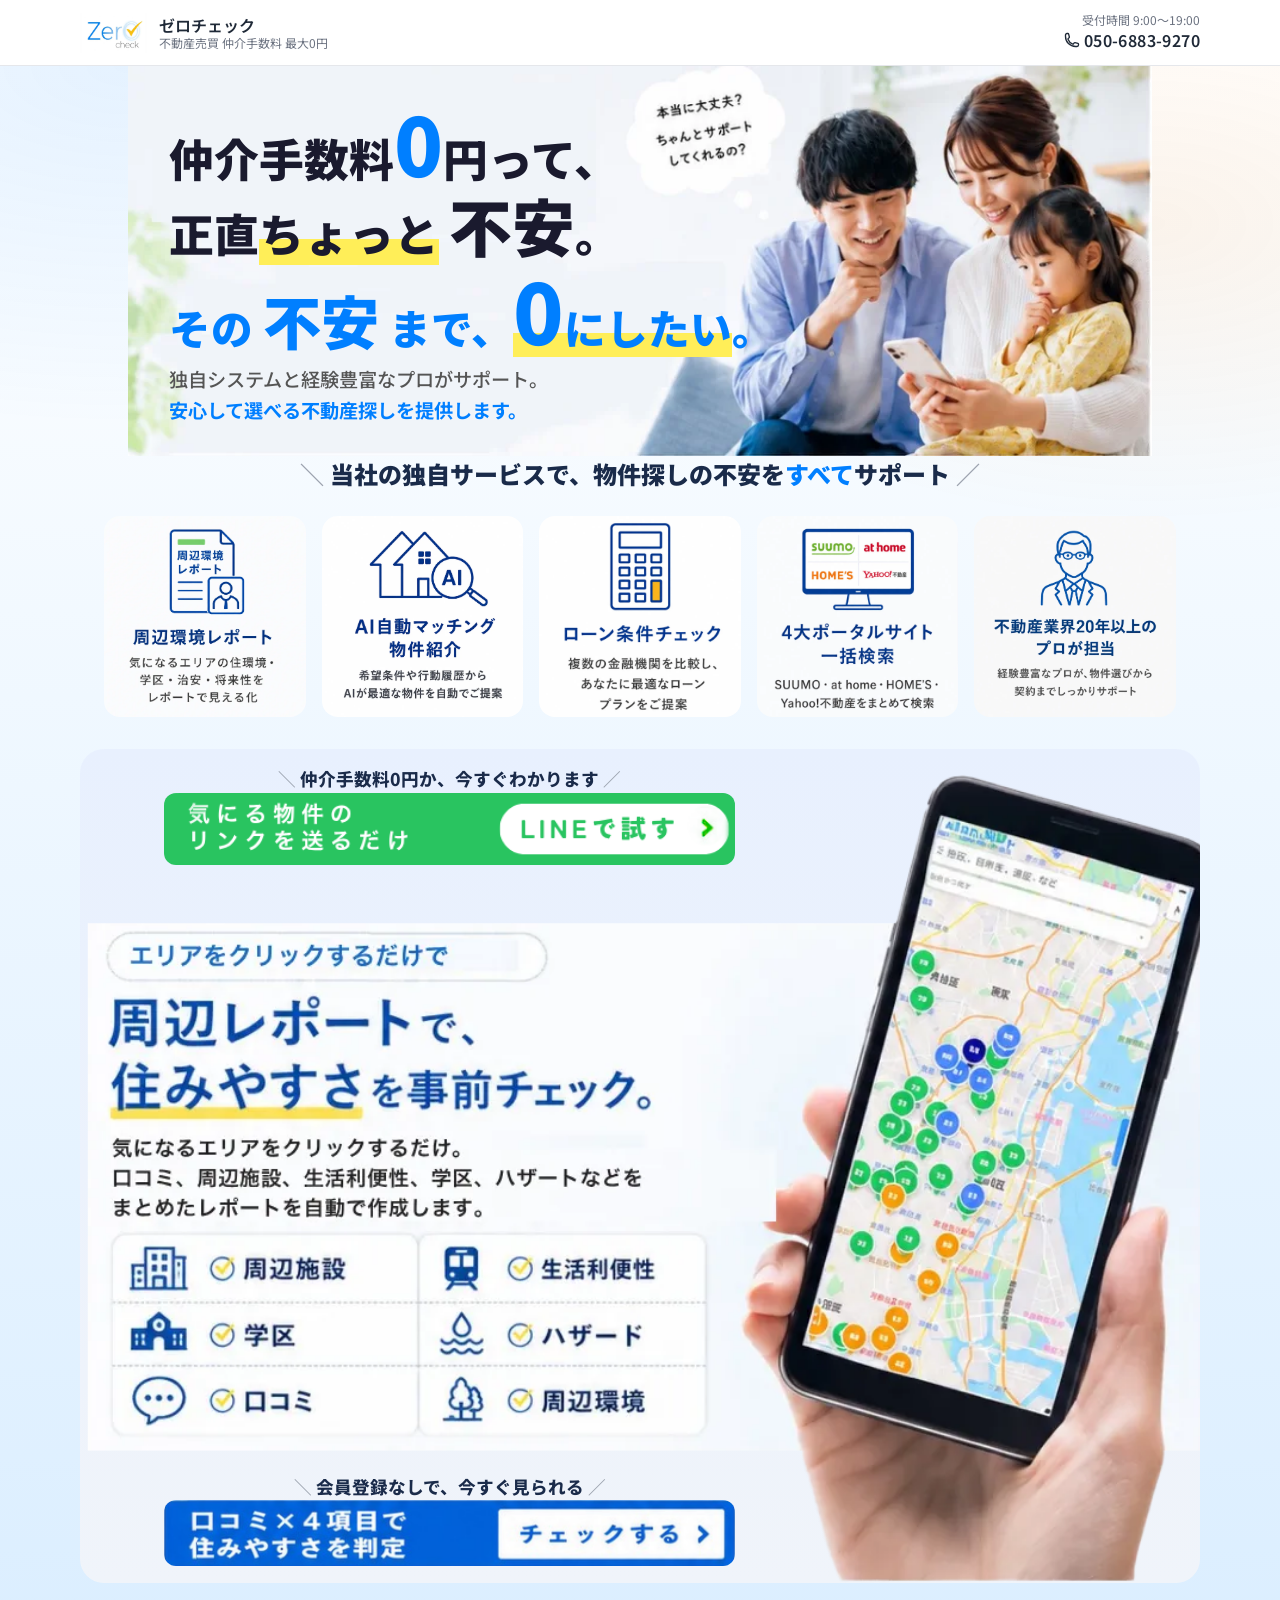
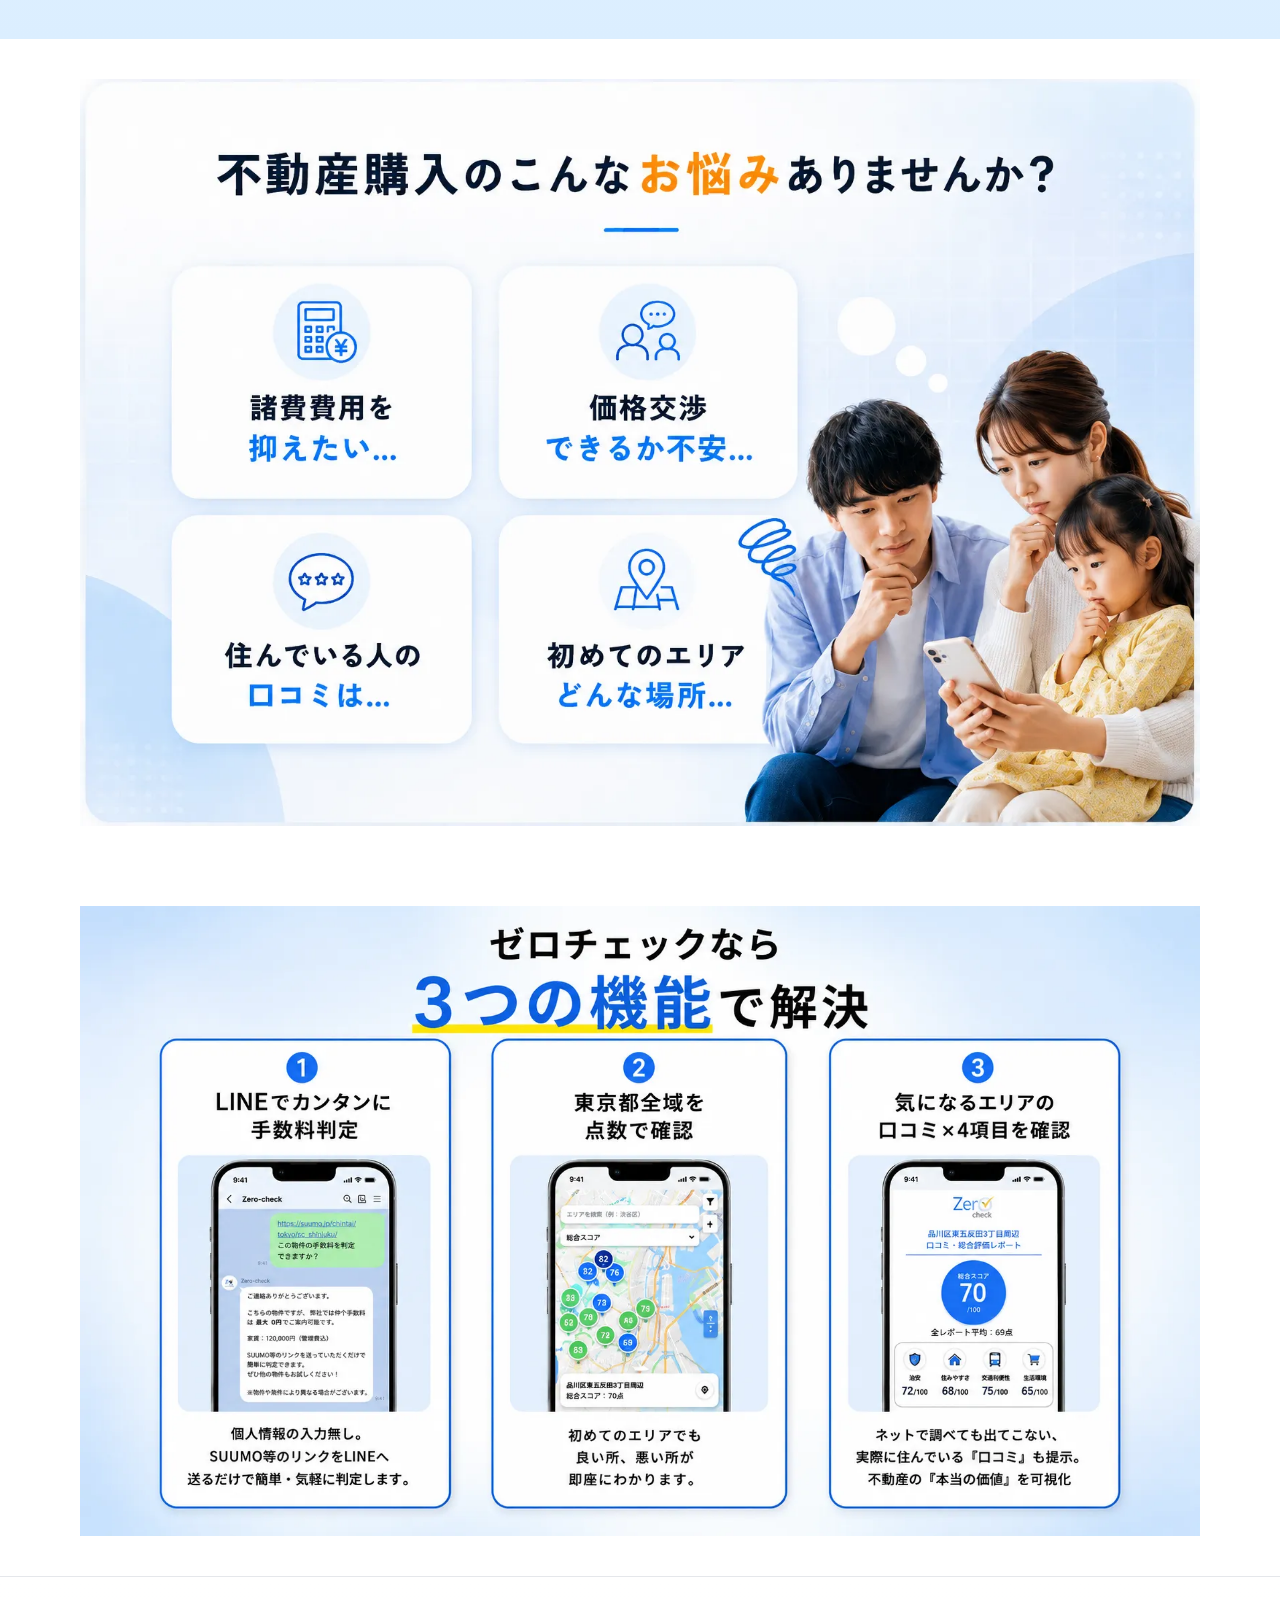
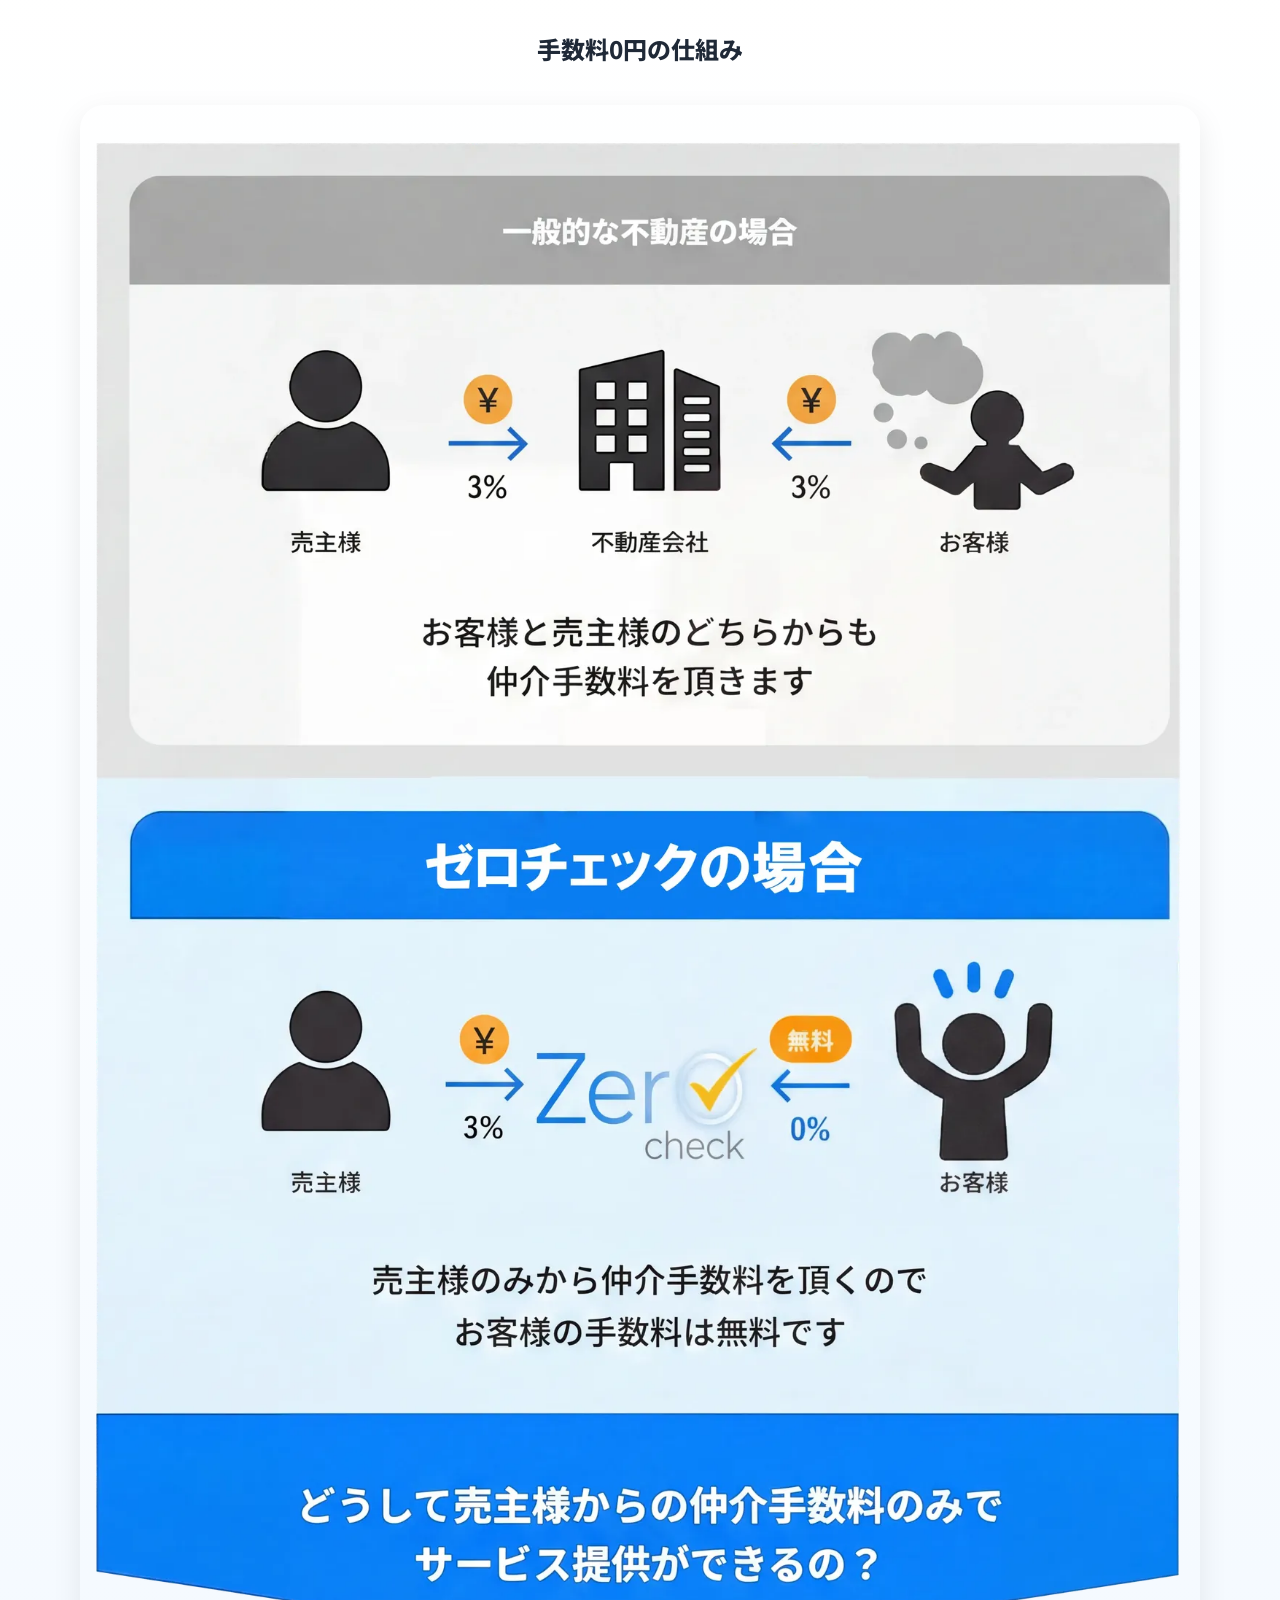
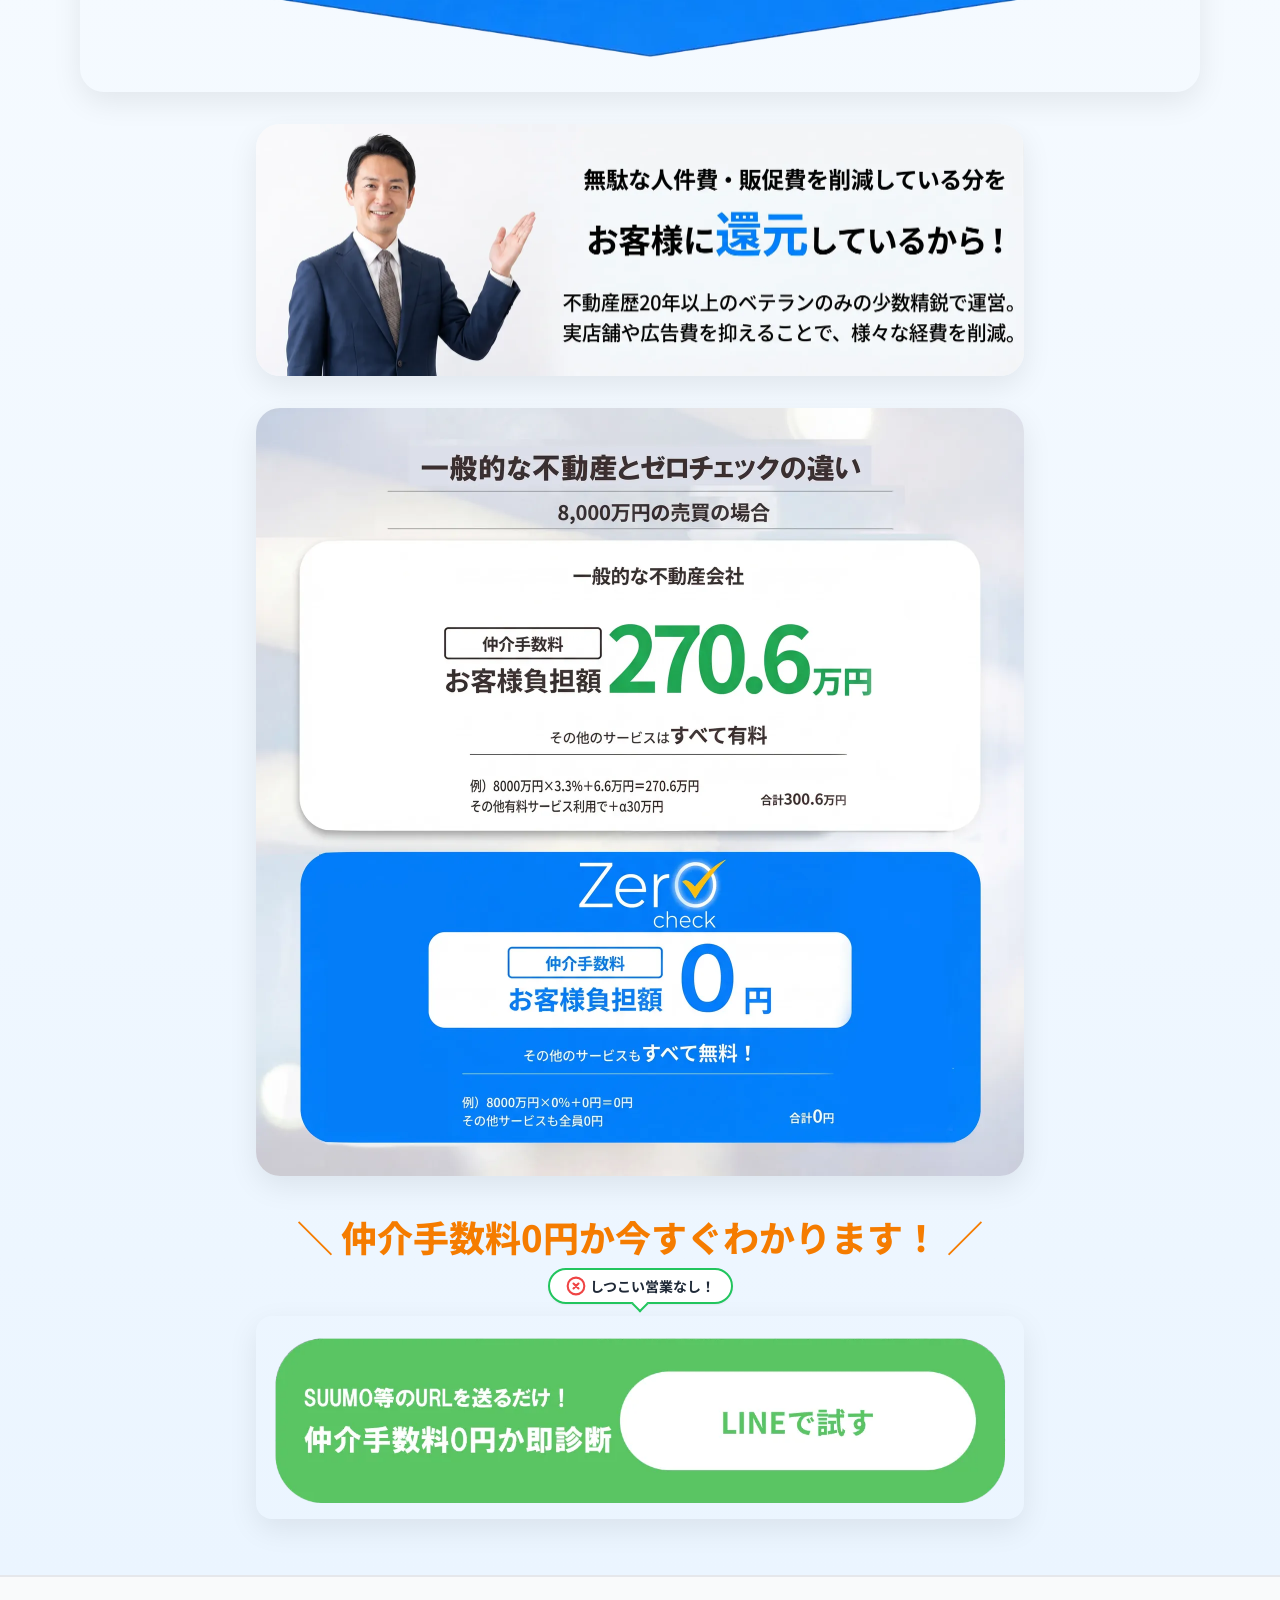
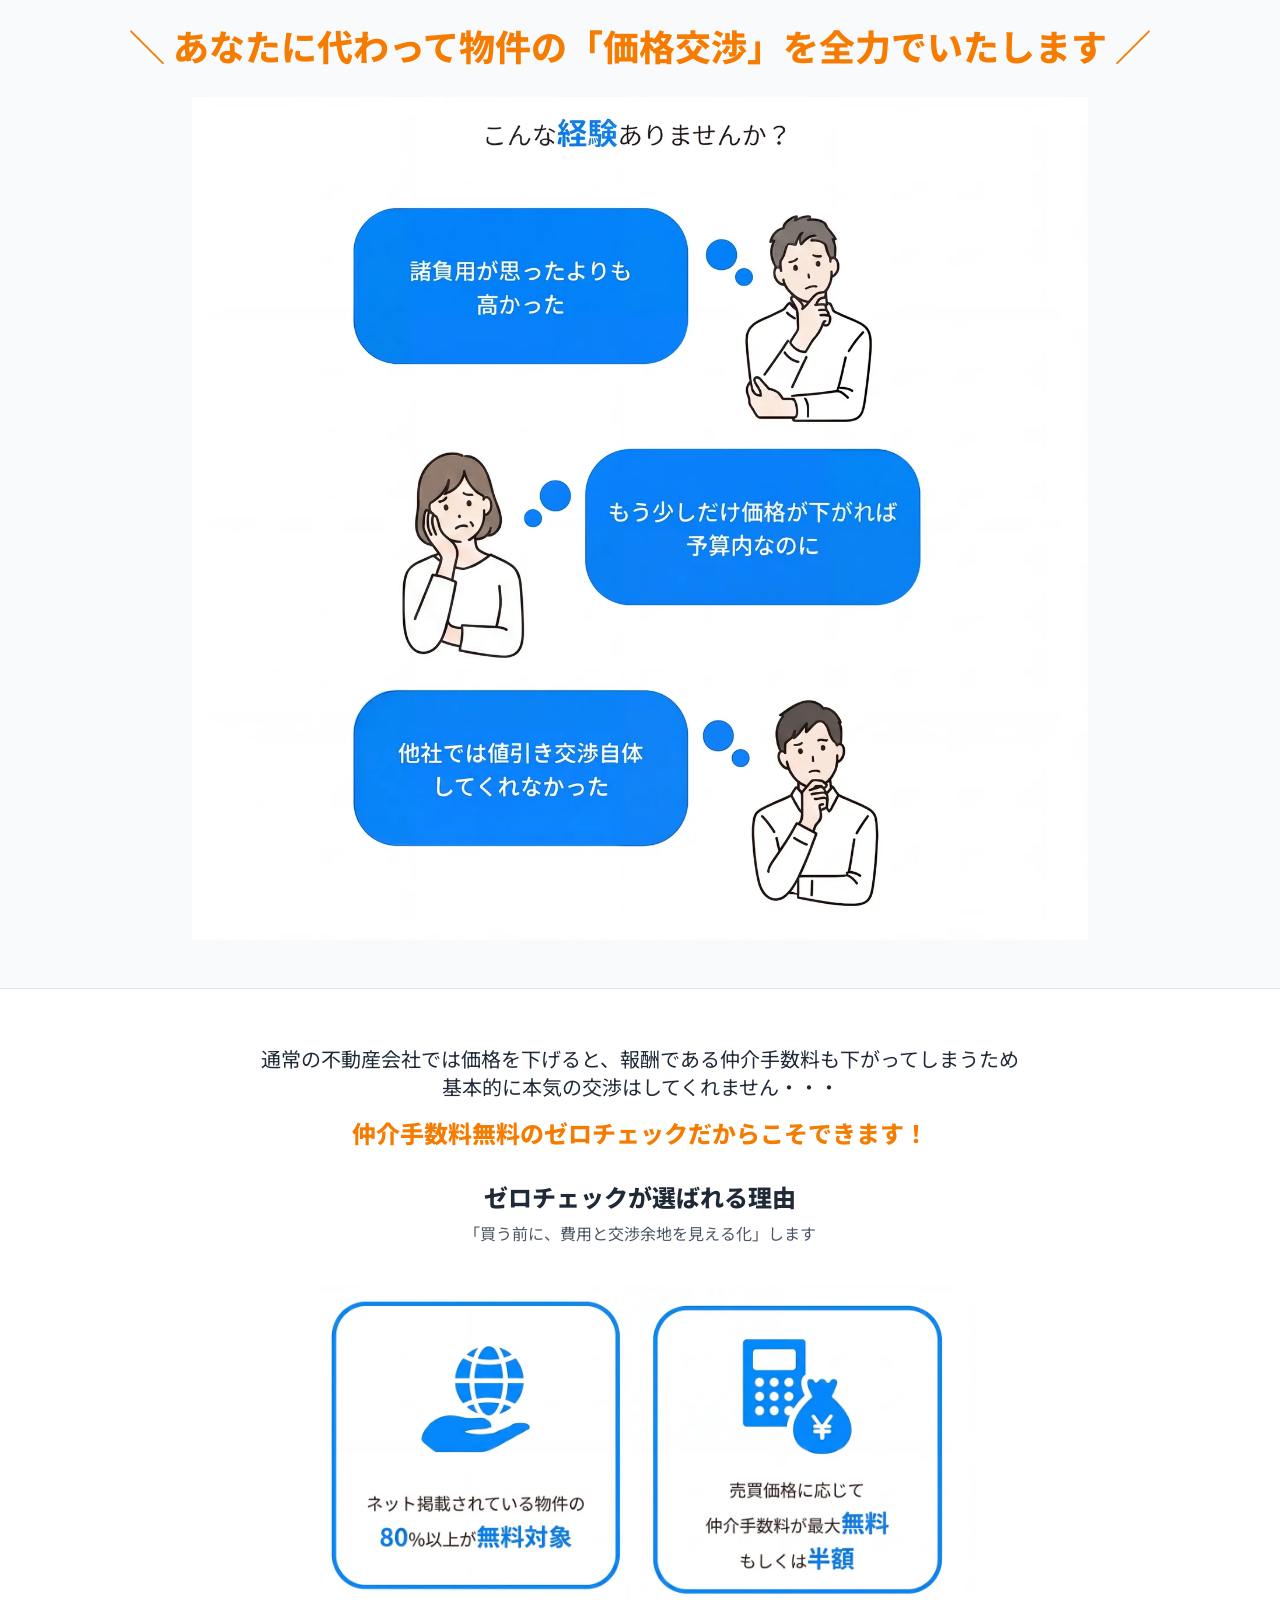
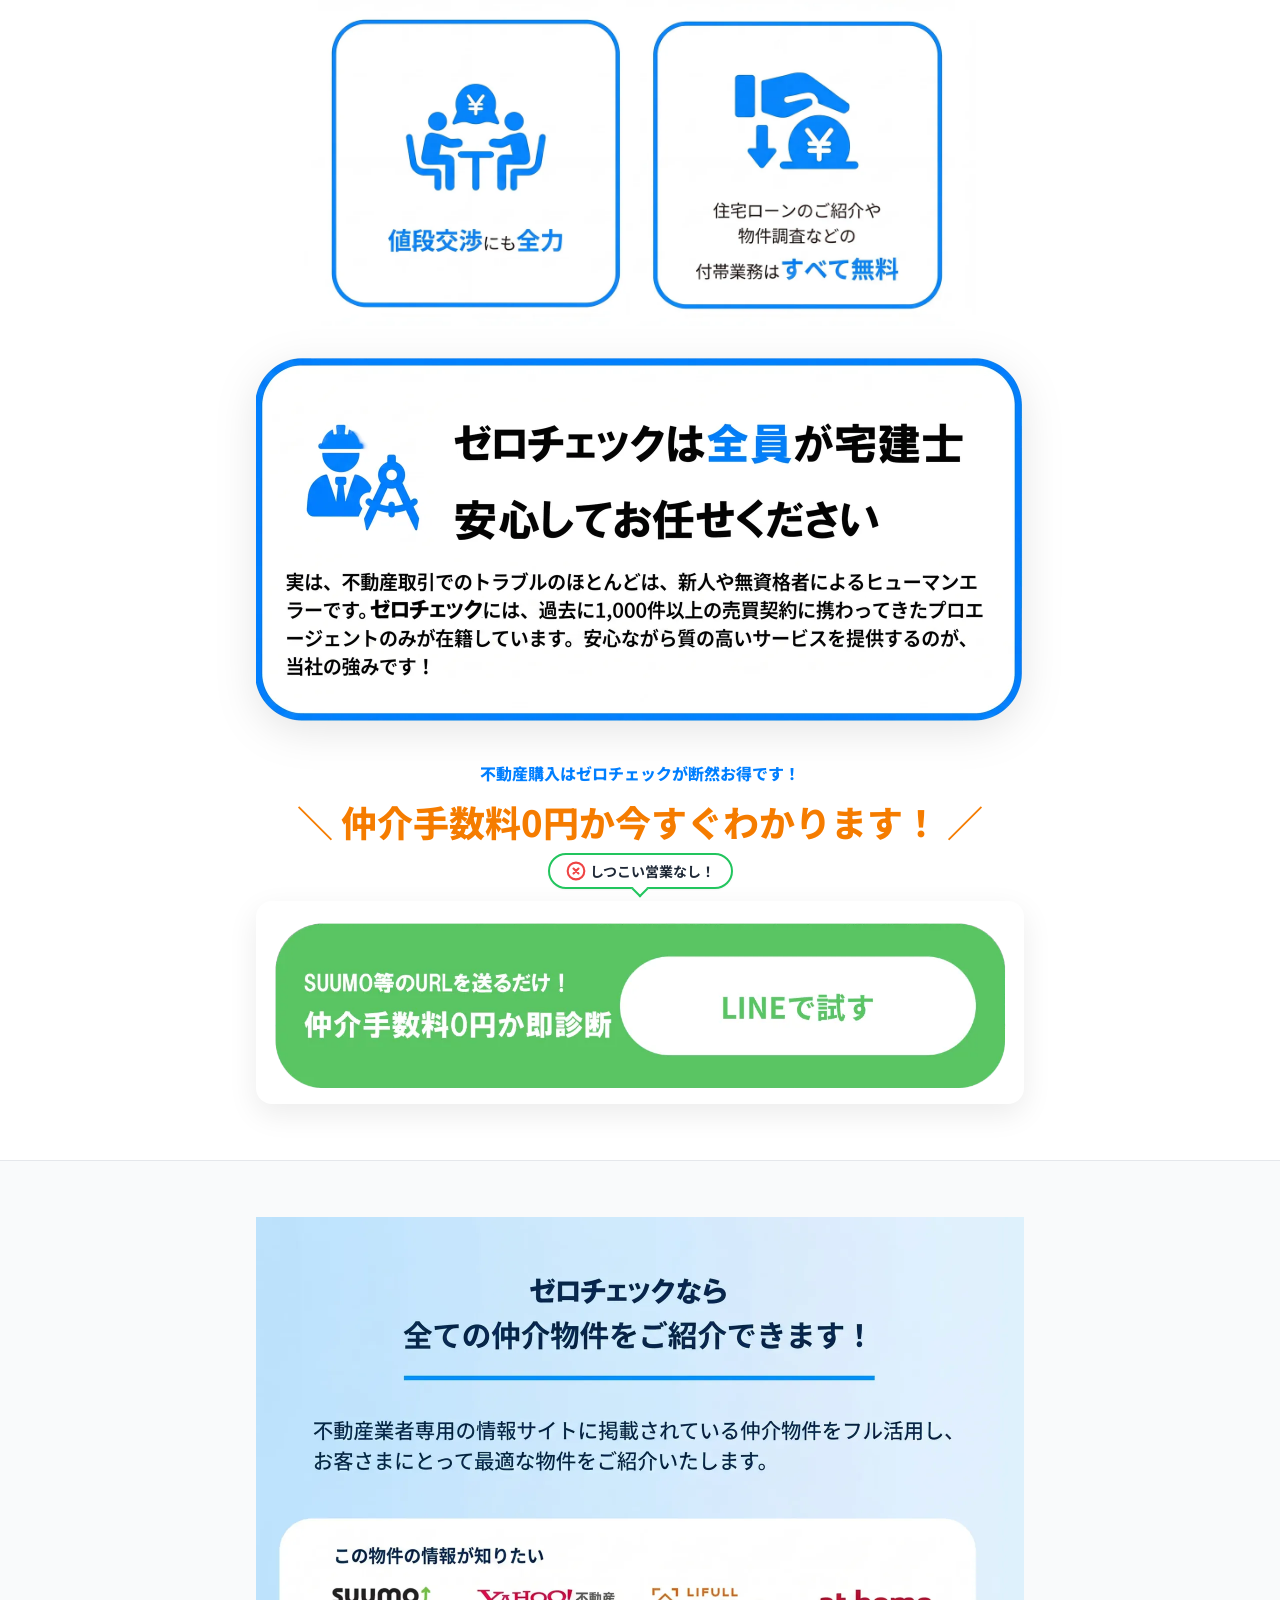
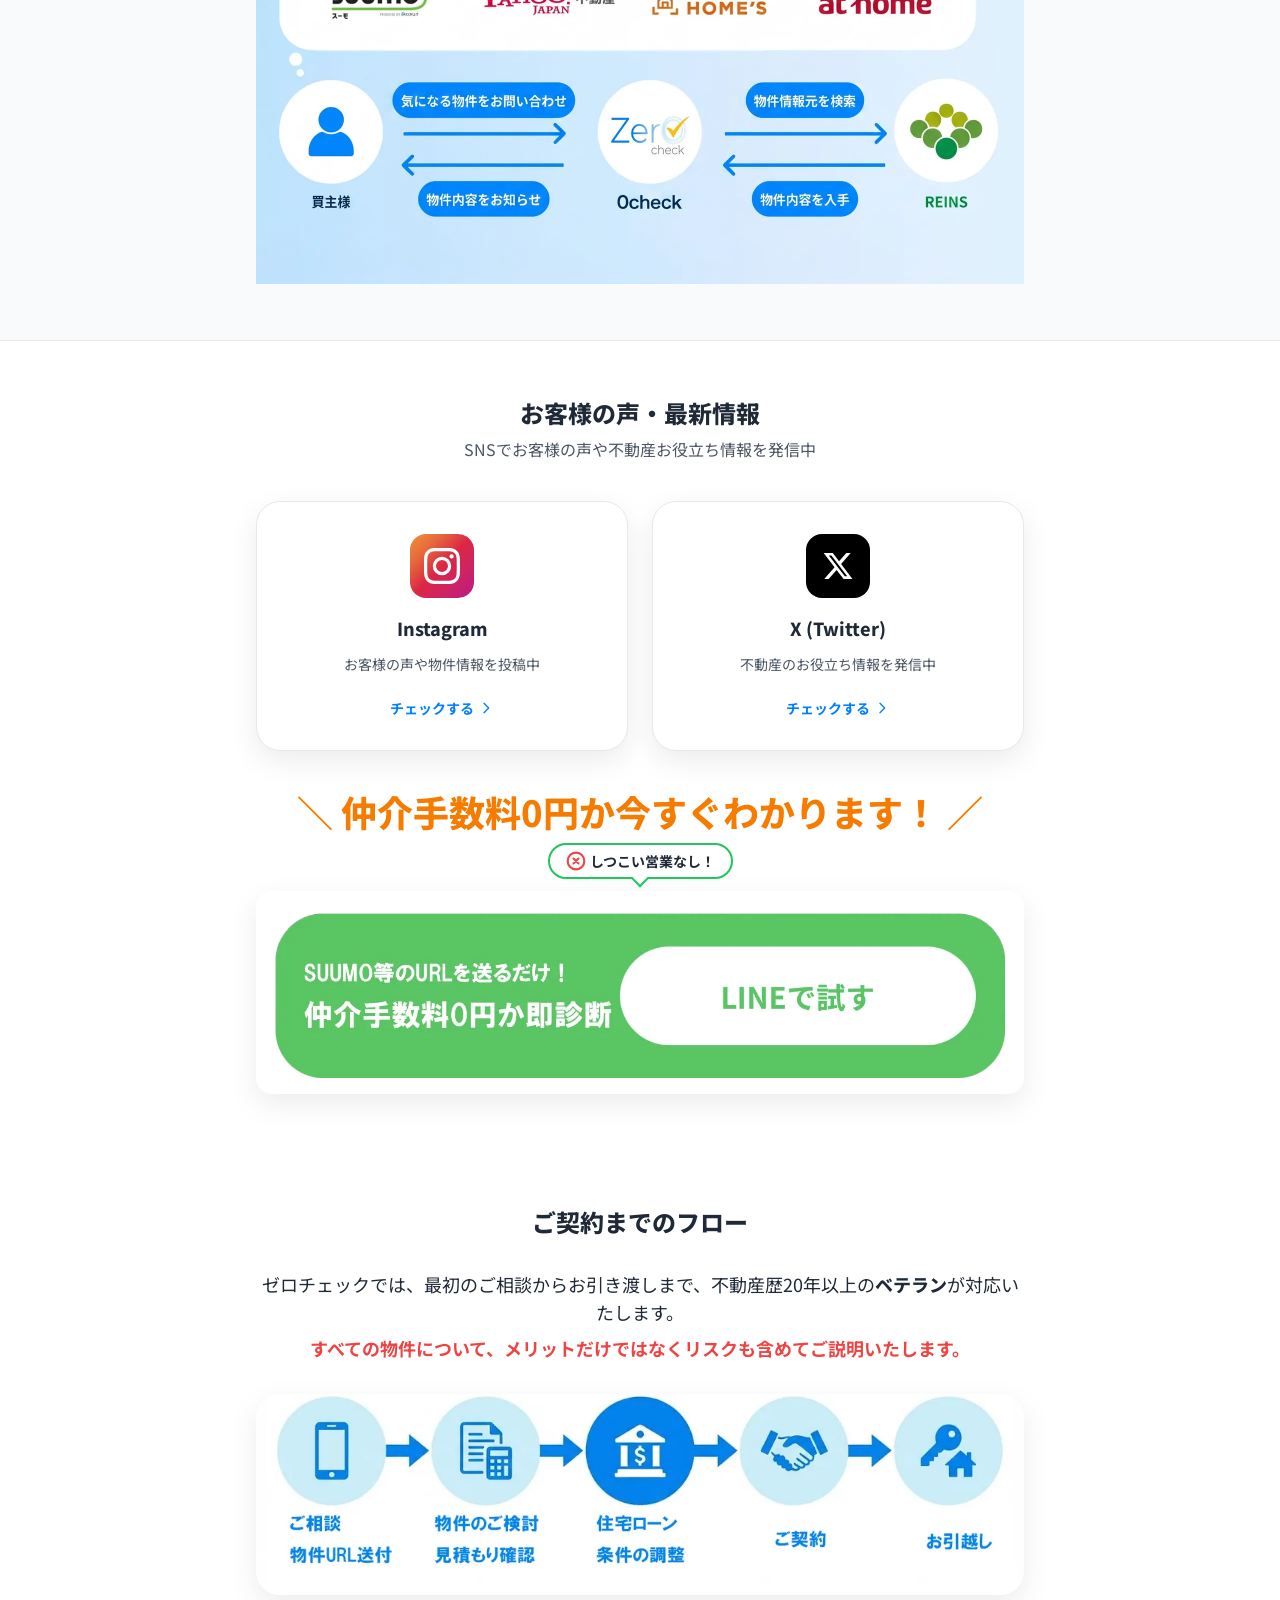
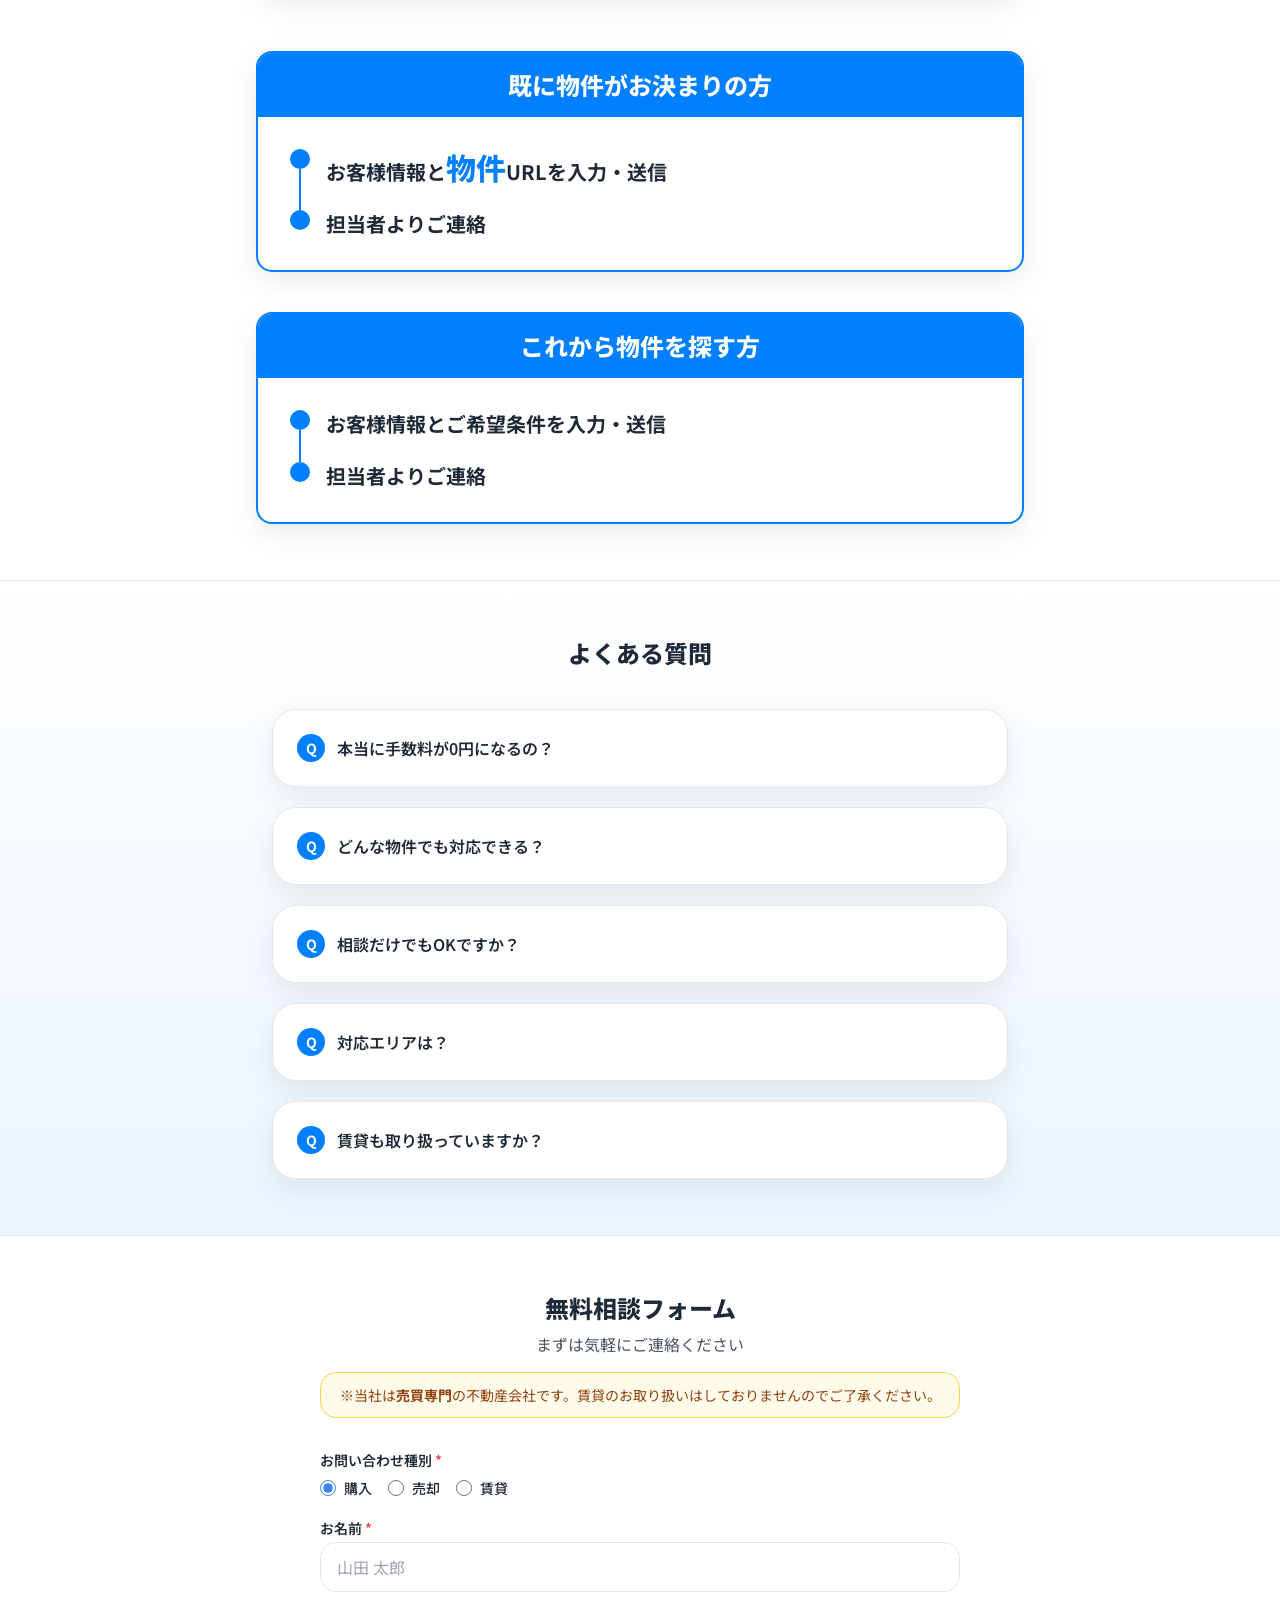
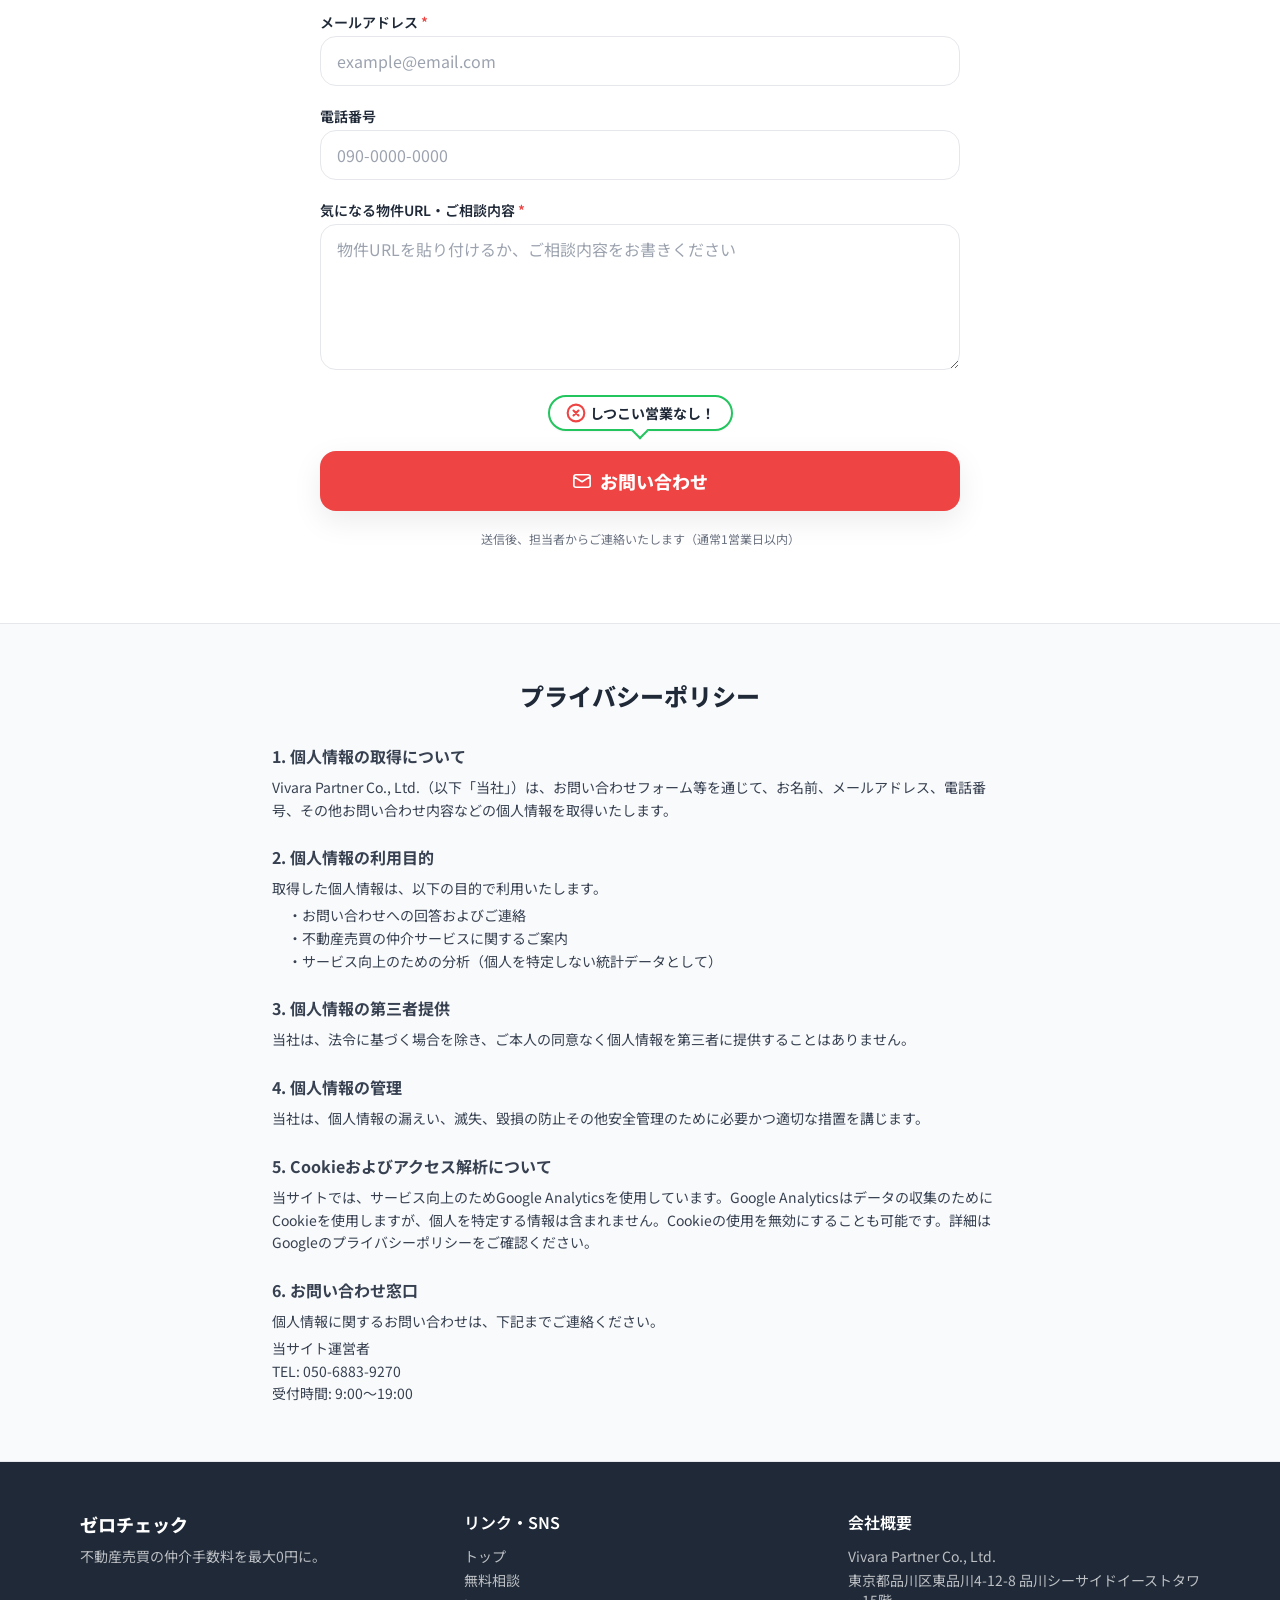
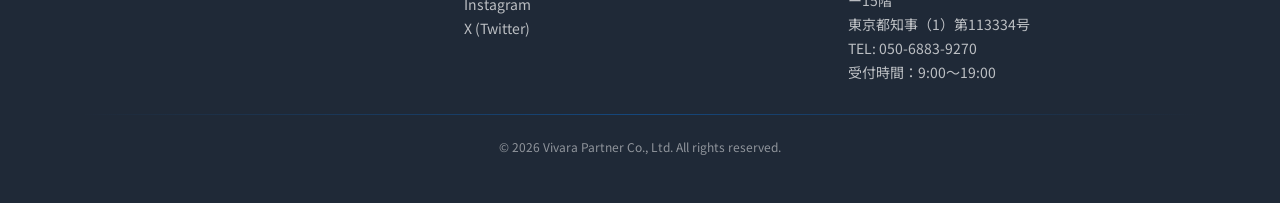
==== commit f31f437b: "ヒーロー調整・Googleタグ追加・ボタン光るエフェクト" ====
--- a/index.html
+++ b/index.html
@@ -130,6 +130,26 @@
     .hero-animate {
       animation: hero-in 0.8s ease-out both;
     }
+
+    /* LINEボタン光るエフェクト */
+    @keyframes line-glow {
+      0%, 100% { box-shadow: 0 0 8px rgba(6, 199, 85, 0.4), 0 0 20px rgba(6, 199, 85, 0.2); }
+      50% { box-shadow: 0 0 16px rgba(6, 199, 85, 0.7), 0 0 40px rgba(6, 199, 85, 0.35); }
+    }
+    .line-glow {
+      border-radius: 16px;
+      animation: line-glow 2s ease-in-out infinite;
+    }
+
+    /* チェックするボタン光るエフェクト（青） */
+    @keyframes blue-glow {
+      0%, 100% { box-shadow: 0 0 8px rgba(0, 127, 255, 0.4), 0 0 20px rgba(0, 127, 255, 0.2); }
+      50% { box-shadow: 0 0 16px rgba(0, 127, 255, 0.7), 0 0 40px rgba(0, 127, 255, 0.35); }
+    }
+    .blue-glow {
+      border-radius: 16px;
+      animation: blue-glow 2s ease-in-out infinite;
+    }
   </style>
 </head>
 
@@ -166,7 +186,7 @@
           正直<span style="background:linear-gradient(transparent 60%, #FFEE58 60%);">ちょっと</span> <span style="font-size:1.4em; font-weight:900; color:#1a1a2e;">不安</span><span style="color:#1a1a2e;">。</span>
         </h1>
         <p style="margin:0; line-height:1.15; font-weight:900; color:#007FFF; font-size:clamp(1.1rem, 4.2vw, 2.6rem); white-space:nowrap;">
-          その <span style="font-size:1.4em;">不安</span> まで、<span style="background:linear-gradient(transparent 60%, #FFEE58 60%);"><span style="font-size:2em; font-weight:900;">0</span>にしたい。</span>
+          その <span style="font-size:1.4em;">不安</span> まで、<span style="background:linear-gradient(transparent 60%, #FFEE58 60%);"><span style="font-size:2em; font-weight:900;">0</span>にしたい</span>。
         </p>
         <p style="margin:0.4em 0 0; line-height:1.6; color:#555; font-size:clamp(0.7rem, 2.2vw, 1.2rem); font-weight:500;">
           独自システムと経験豊富なプロがサポート。<br>
@@ -206,27 +226,27 @@
         <!-- LINE CTA + 周辺レポート（ボタンを画像上に絶対配置） -->
         <div class="fade-up relative rounded-3xl" style="background: linear-gradient(180deg, #e8f0fe 0%, #f0f4fa 100%);">
           <!-- LINE CTA（上部に絶対配置） -->
-          <div class="absolute top-[2%] left-[3%] z-10" style="width:60%;">
+          <div class="absolute top-[2%] left-[3%] z-10" style="width:60%; display:flex; flex-direction:column; align-items:center;">
             <p class="font-extrabold whitespace-nowrap" style="color:#1a2b4a; font-size:clamp(0.5rem, 2.5vw, 1.1rem);">
               <span class="text-gray-400">＼</span> 仲介手数料0円か、今すぐわかります <span class="text-gray-400">／</span>
             </p>
-            <a href="https://lin.ee/vJkvN1Z" target="_blank" rel="noopener" class="block hover:opacity-90 transition" style="width:85%;">
-              <img src="assets/LINE_button.png" alt="気になる物件のリンクを送るだけ - LINEで試す" class="w-full rounded-xl shadow-lg" loading="lazy" />
+            <a href="https://lin.ee/vJkvN1Z" target="_blank" rel="noopener" class="block hover:opacity-90 transition line-glow" style="width:85%;">
+              <img src="assets/LINE_button.png" alt="気になる物件のリンクを送るだけ - LINEで試す" class="w-full rounded-xl" loading="lazy" />
             </a>
           </div>
           <!-- 周辺レポート画像（ベース） -->
-          <div class="pt-[3%]">
-            <a href="https://www.zero-check.jp/value-map" target="_blank" rel="noopener" class="block">
-              <img src="assets/report_expend.webp" alt="エリアをクリックするだけで周辺レポートで住みやすさを事前チェック" class="w-full" loading="lazy" />
+          <div class="pt-[1%] overflow-hidden">
+            <a href="https://www.zero-check.jp/value-map" target="_blank" rel="noopener" class="block" onclick="gtag('event','click_valuemap',{event_category:'navigation',event_label:'report_image'});">
+              <img src="assets/report_expend.webp" alt="エリアをクリックするだけで周辺レポートで住みやすさを事前チェック" style="width:115%; max-width:none; margin-left:-7.5%;" loading="lazy" />
             </a>
           </div>
           <!-- チェックするボタン（下部に絶対配置） -->
-          <div class="absolute bottom-[2%] left-[3%] z-10" style="width:60%;">
+          <div class="absolute bottom-[2%] left-[3%] z-10" style="width:60%; display:flex; flex-direction:column; align-items:center;">
             <p class="font-extrabold whitespace-nowrap" style="color:#1a2b4a; font-size:clamp(0.45rem, 2.2vw, 1.1rem);">
               <span class="text-gray-400">＼</span> 会員登録なしで、今すぐ見られる <span class="text-gray-400">／</span>
             </p>
-            <a href="https://www.zero-check.jp/value-map" target="_blank" rel="noopener" class="block hover:opacity-90 transition" style="width:85%;">
-              <img src="assets/report_button.png" alt="口コミ×4項目で住みやすさを判定 - チェックする" class="w-full rounded-xl shadow-lg" loading="lazy" />
+            <a href="https://www.zero-check.jp/value-map" target="_blank" rel="noopener" class="block hover:opacity-90 transition blue-glow" style="width:85%;" onclick="gtag('event','click_valuemap',{event_category:'navigation',event_label:'check_button'});">
+              <img src="assets/report_button.png" alt="口コミ×4項目で住みやすさを判定 - チェックする" class="w-full rounded-xl" loading="lazy" />
             </a>
           </div>
         </div>
@@ -681,7 +701,7 @@
       </a>
       <!-- 物件評価レポート チェック -->
       <a href="https://www.zero-check.jp/value-map" target="_blank" rel="noopener"
-        class="flex items-center justify-center gap-2 rounded-xl py-4 text-white font-bold text-sm shadow-soft hover:opacity-90 transition" style="background-color:#007FFF;">
+        class="flex items-center justify-center gap-2 rounded-xl py-4 text-white font-bold text-sm shadow-soft hover:opacity-90 transition" style="background-color:#007FFF;" onclick="gtag('event','click_valuemap',{event_category:'navigation',event_label:'mobile_footer'});">
         <svg class="w-5 h-5" fill="none" stroke="currentColor" stroke-width="2" viewBox="0 0 24 24"><path stroke-linecap="round" stroke-linejoin="round" d="M9 12h3.75M9 15h3.75M9 18h3.75m3 .75H18a2.25 2.25 0 002.25-2.25V6.108c0-1.135-.845-2.098-1.976-2.192a48.424 48.424 0 00-1.123-.08m-5.801 0c-.065.21-.1.433-.1.664 0 .414.336.75.75.75h4.5a.75.75 0 00.75-.75 2.25 2.25 0 00-.1-.664m-5.8 0A2.251 2.251 0 0113.5 2.25H15a2.25 2.25 0 012.15 1.586m-5.8 0c-.376.023-.75.05-1.124.08C9.095 4.01 8.25 4.973 8.25 6.108V8.25m0 0H4.875c-.621 0-1.125.504-1.125 1.125v11.25c0 .621.504 1.125 1.125 1.125h9.75c.621 0 1.125-.504 1.125-1.125V9.375c0-.621-.504-1.125-1.125-1.125H8.25zM6.75 12h.008v.008H6.75V12zm0 3h.008v.008H6.75V15zm0 3h.008v.008H6.75V18z"/></svg>
         <span class="text-center leading-tight">物件評価レポート<br>チェック</span>
       </a>
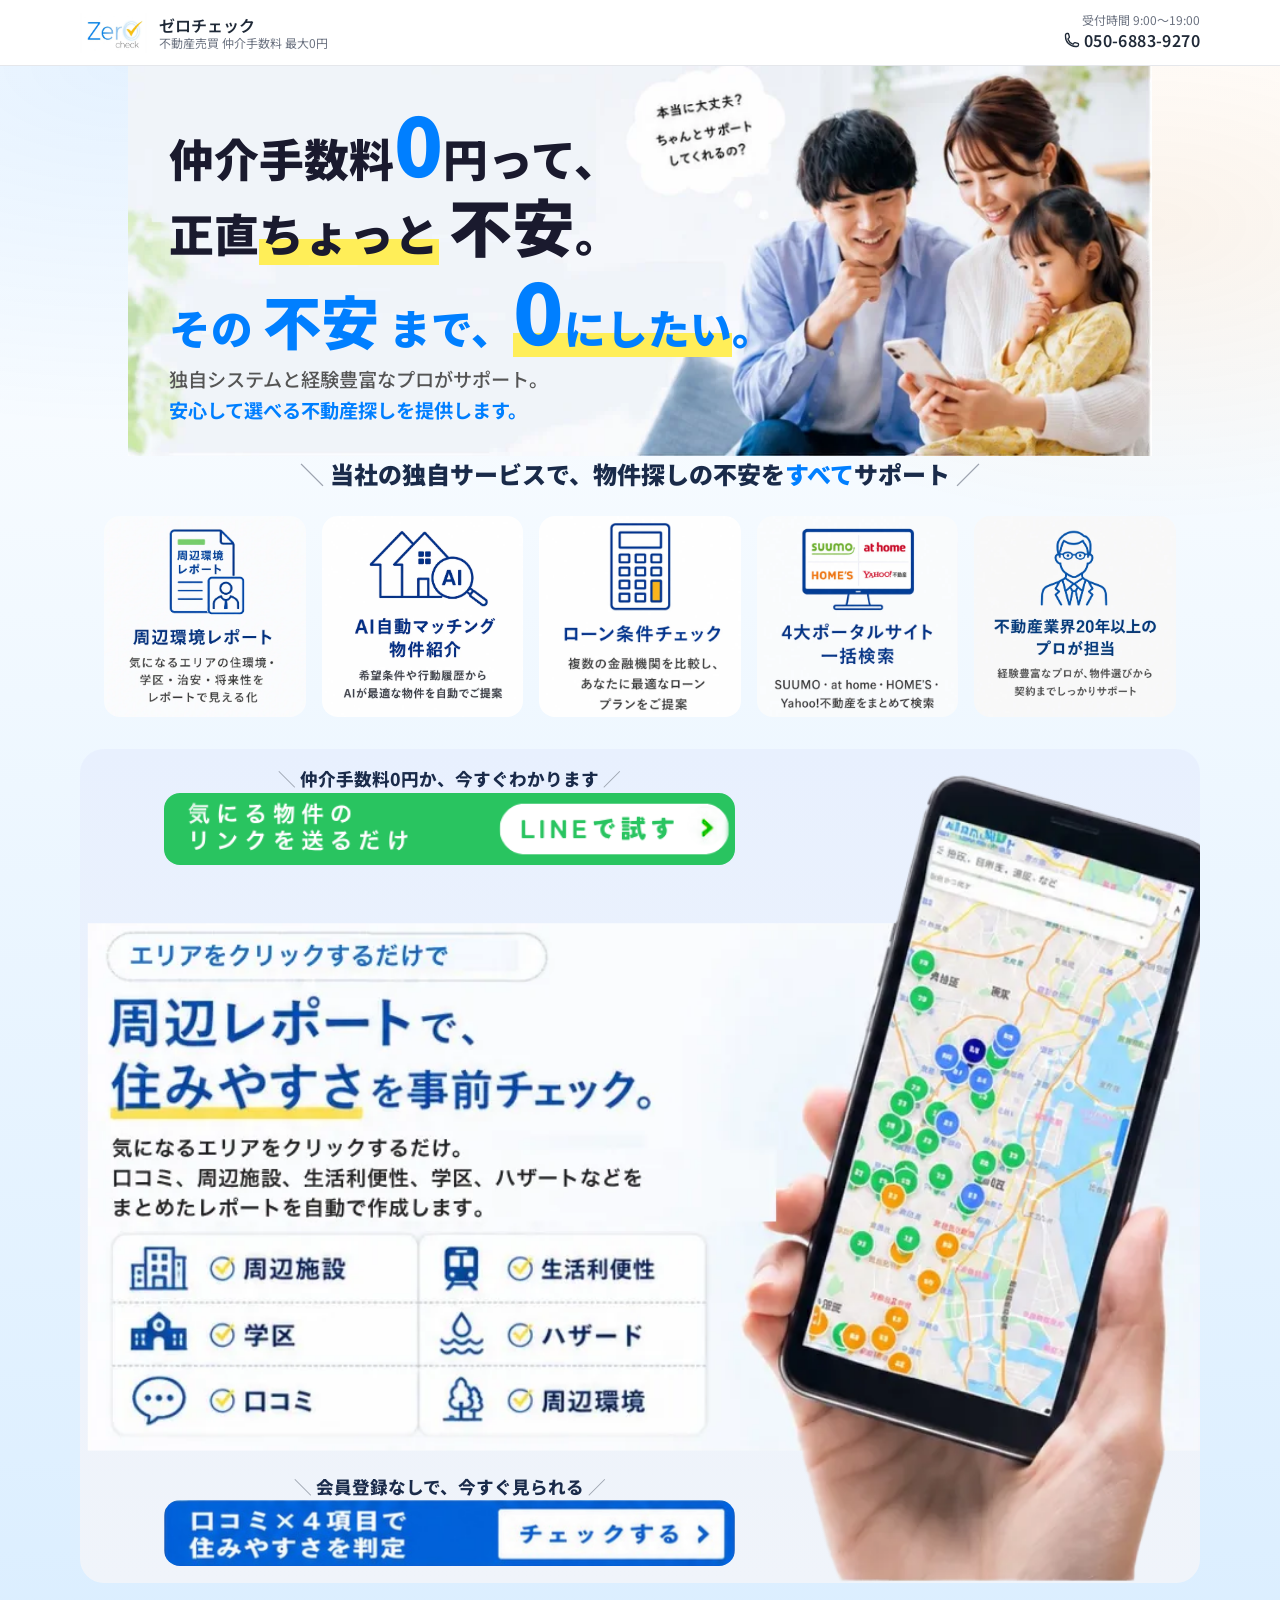
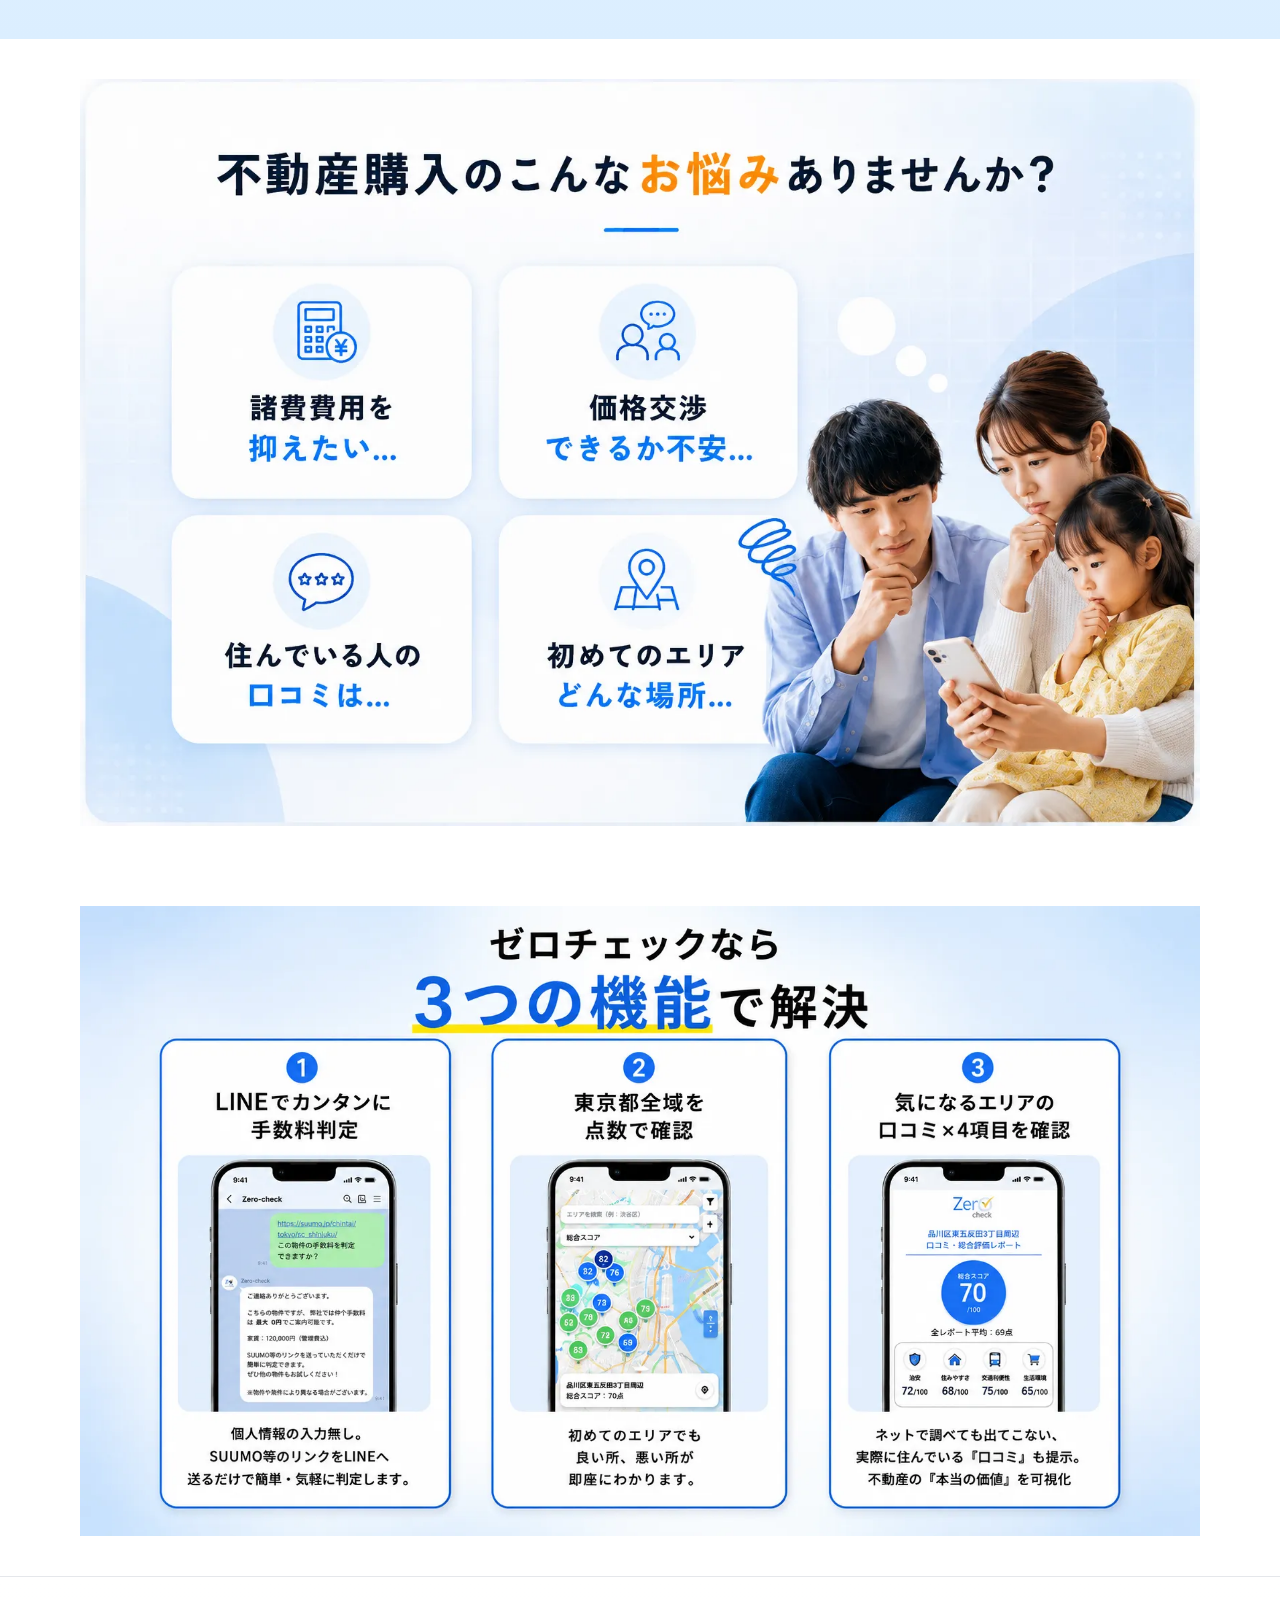
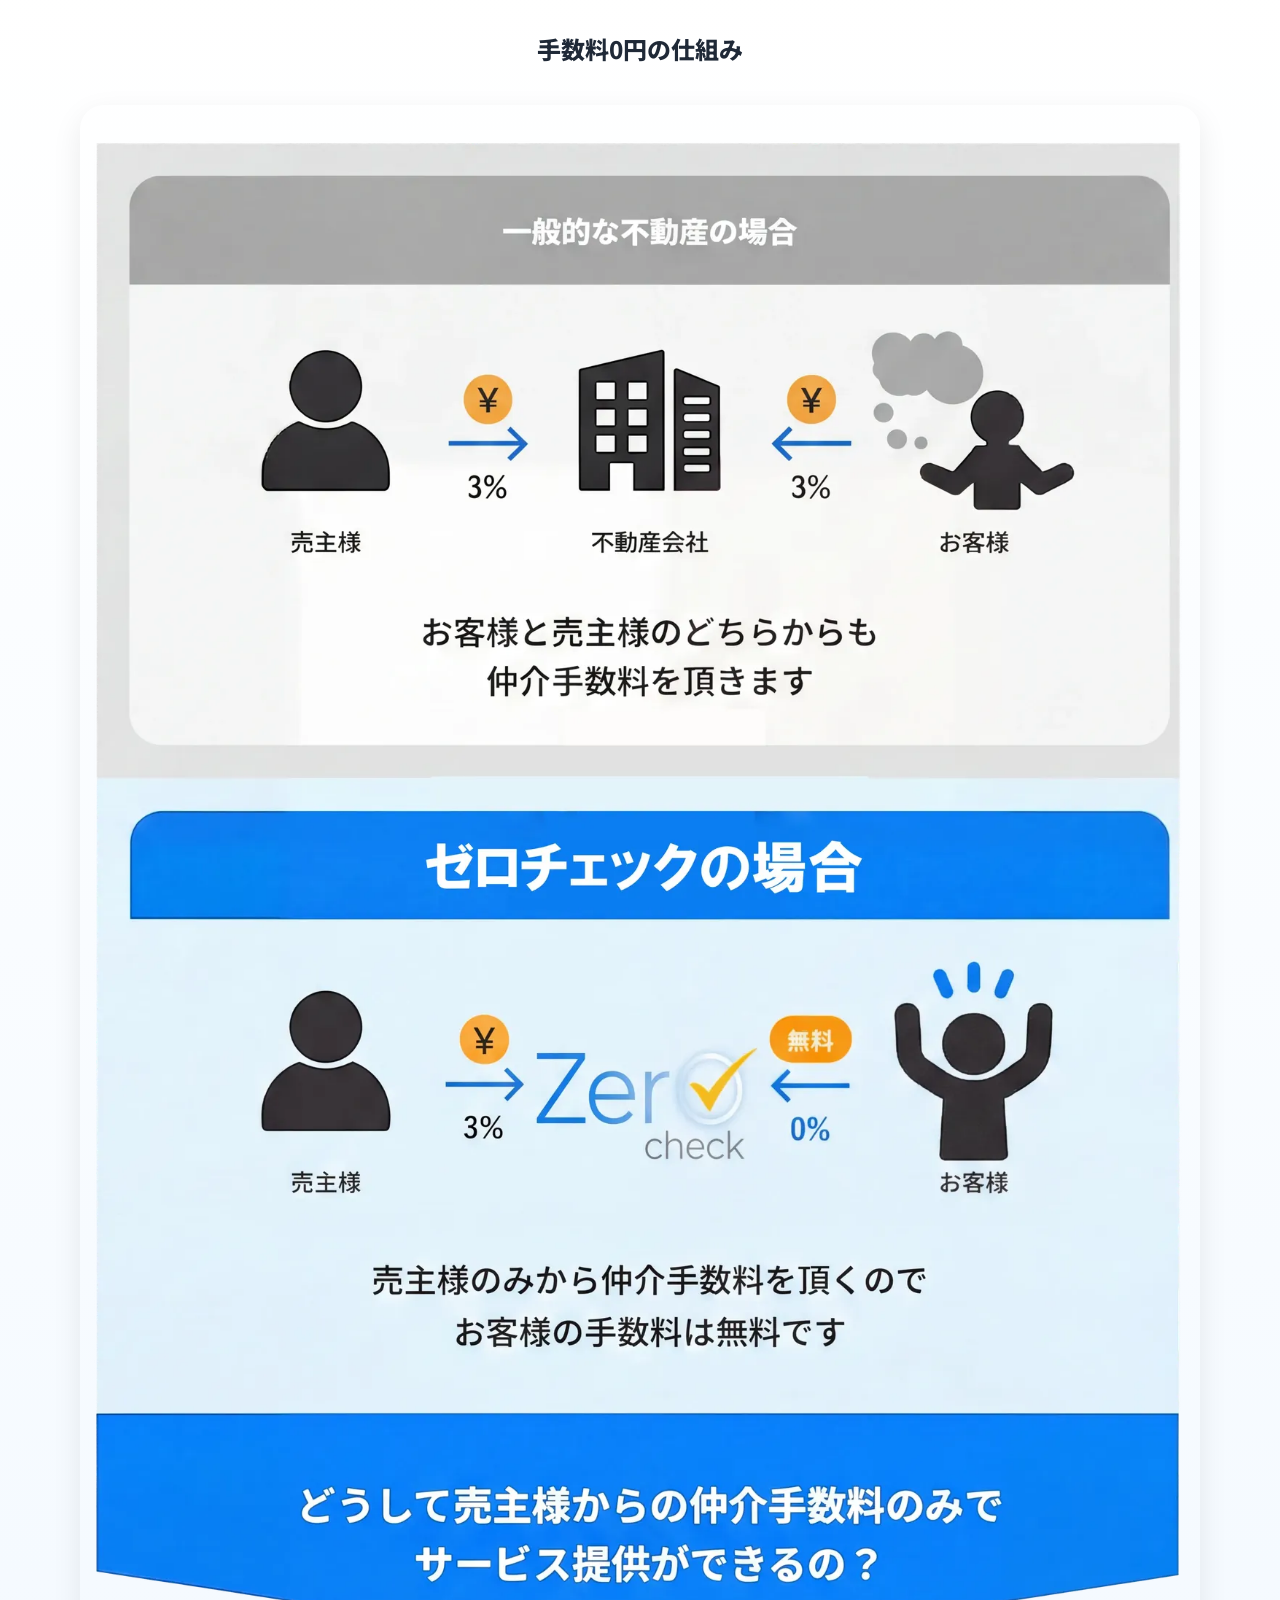
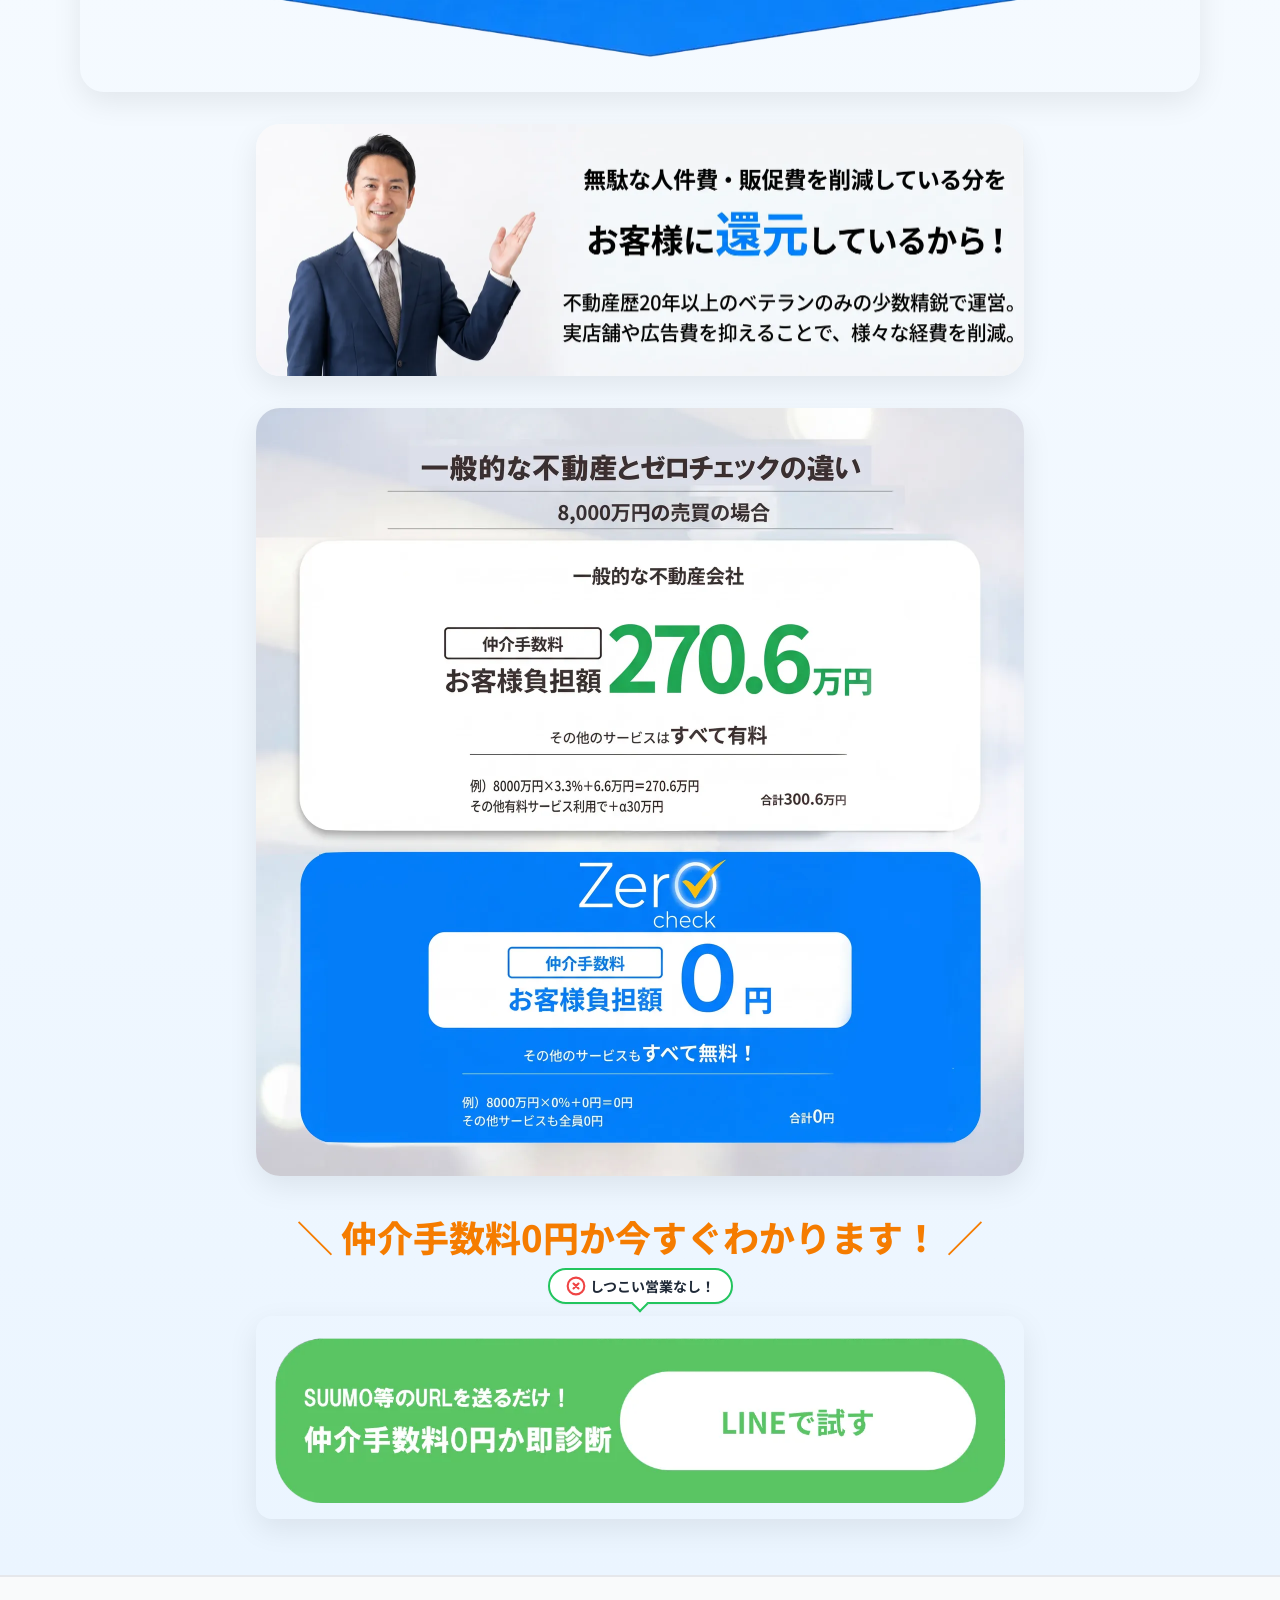
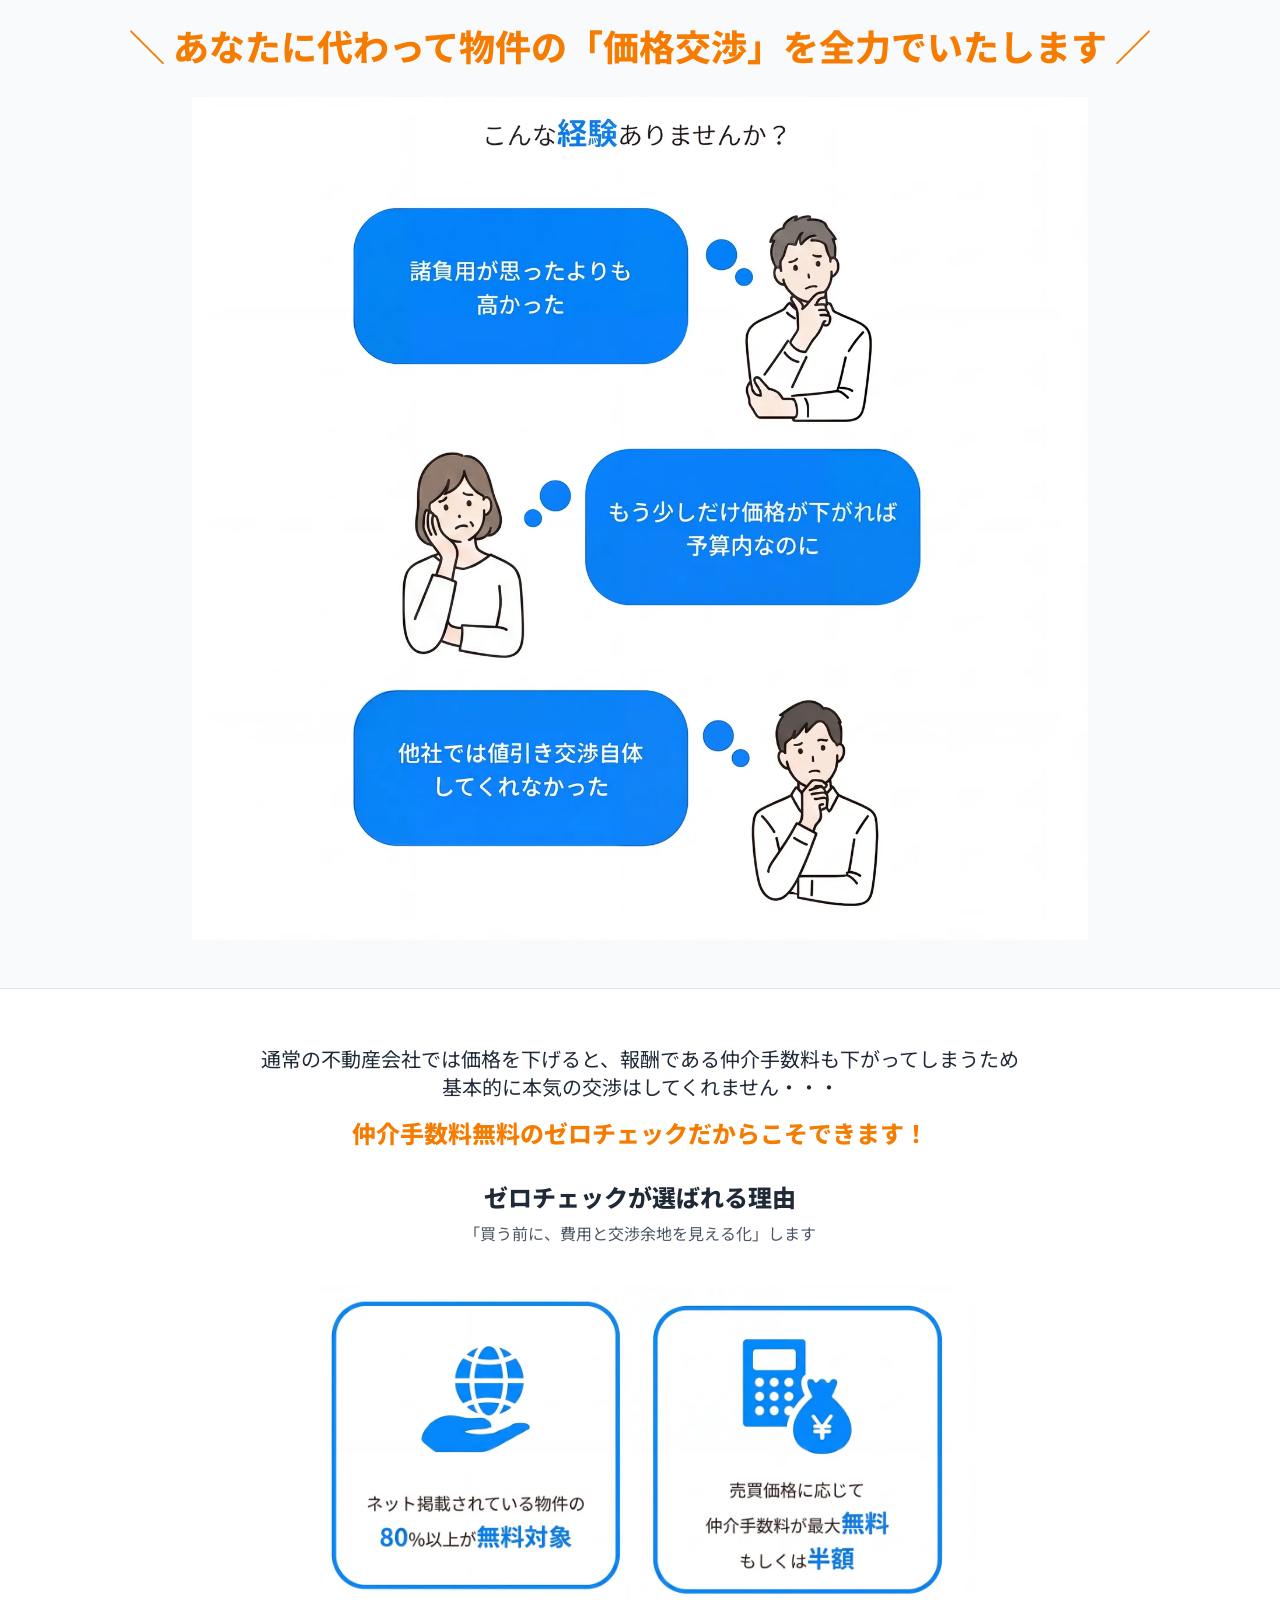
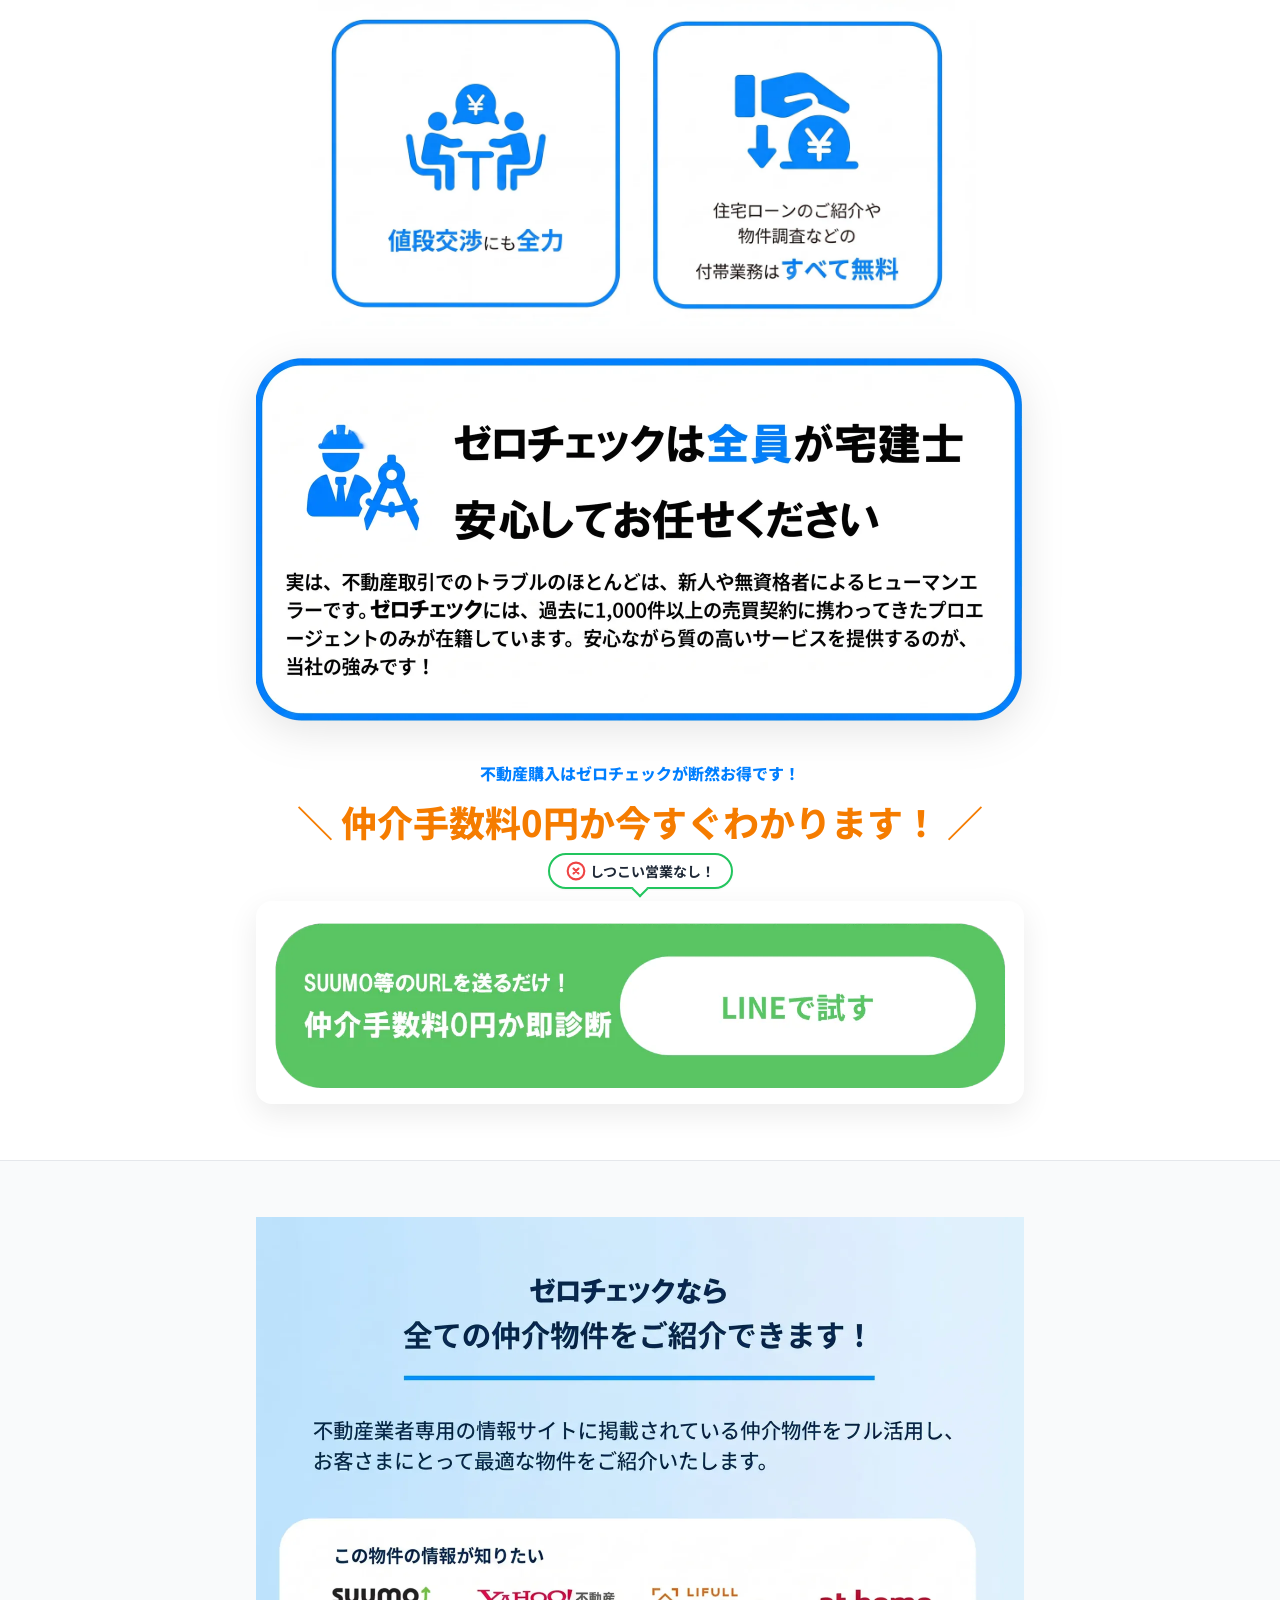
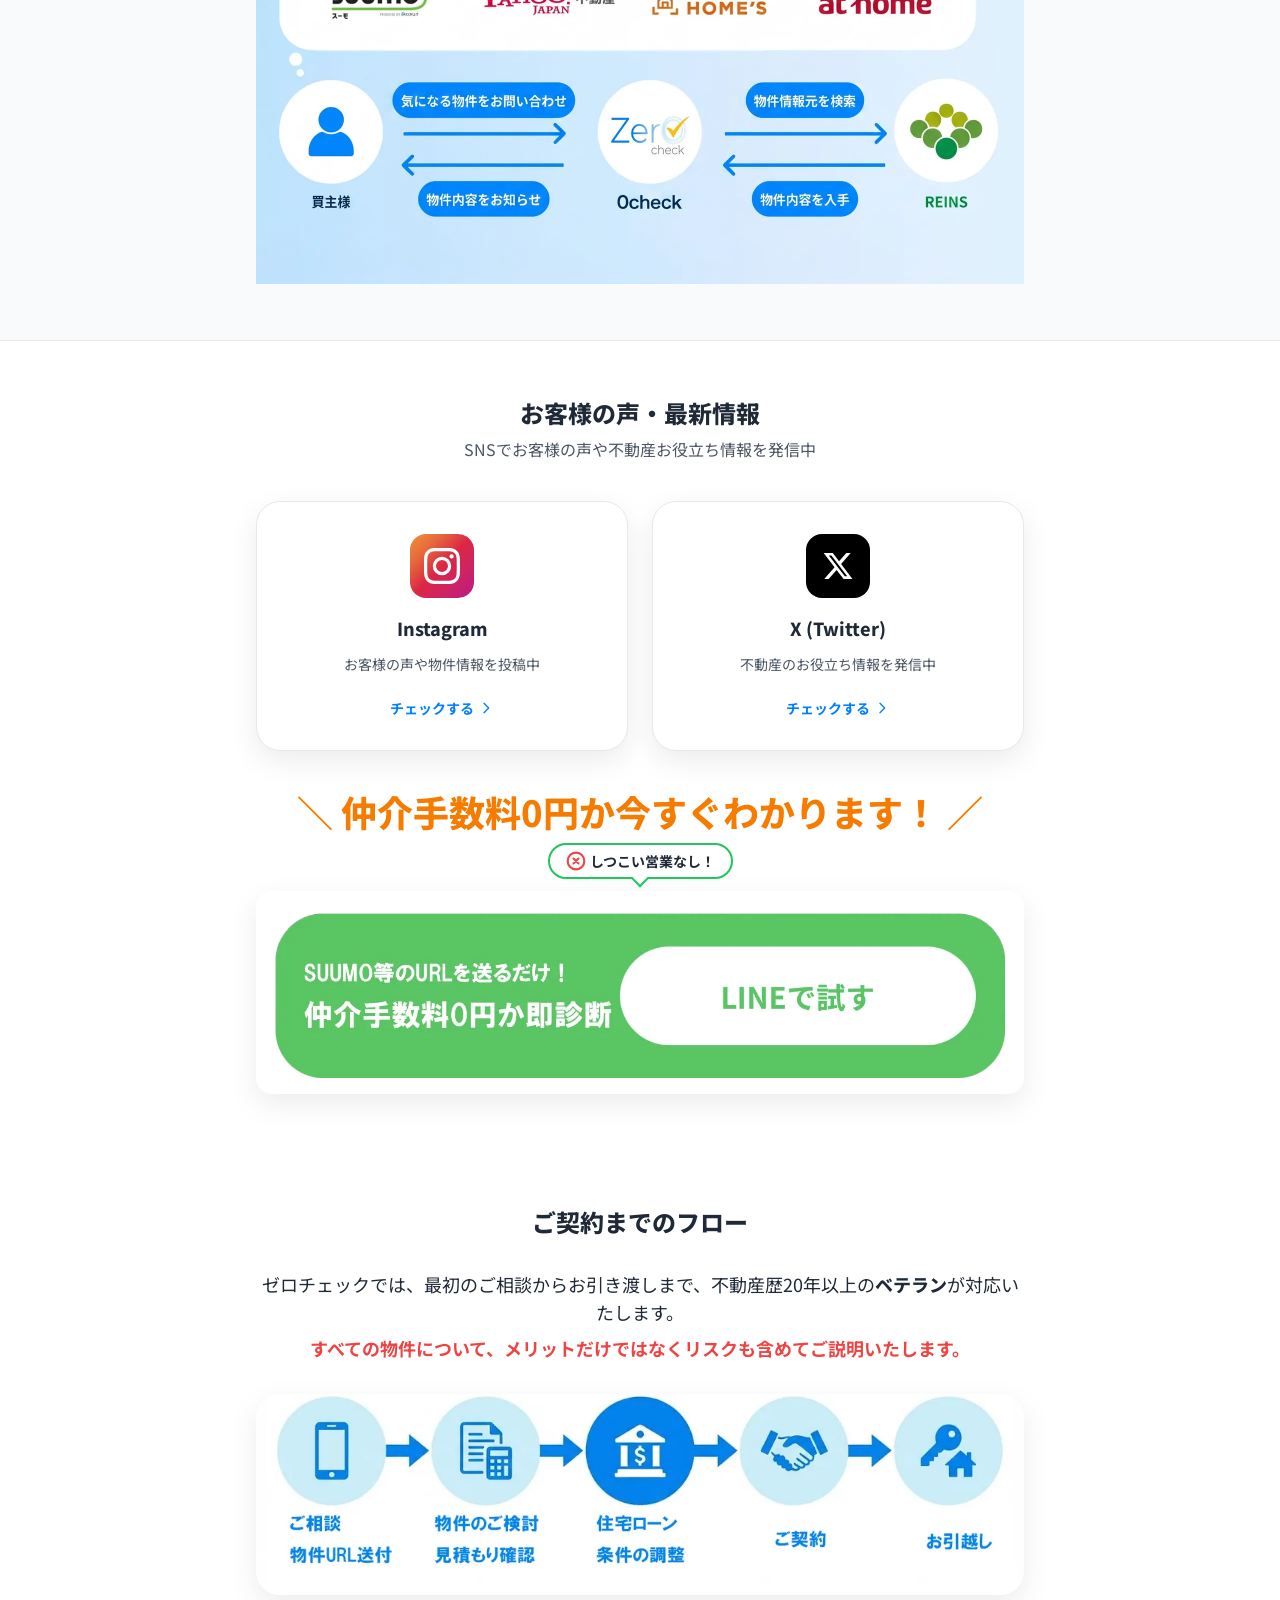
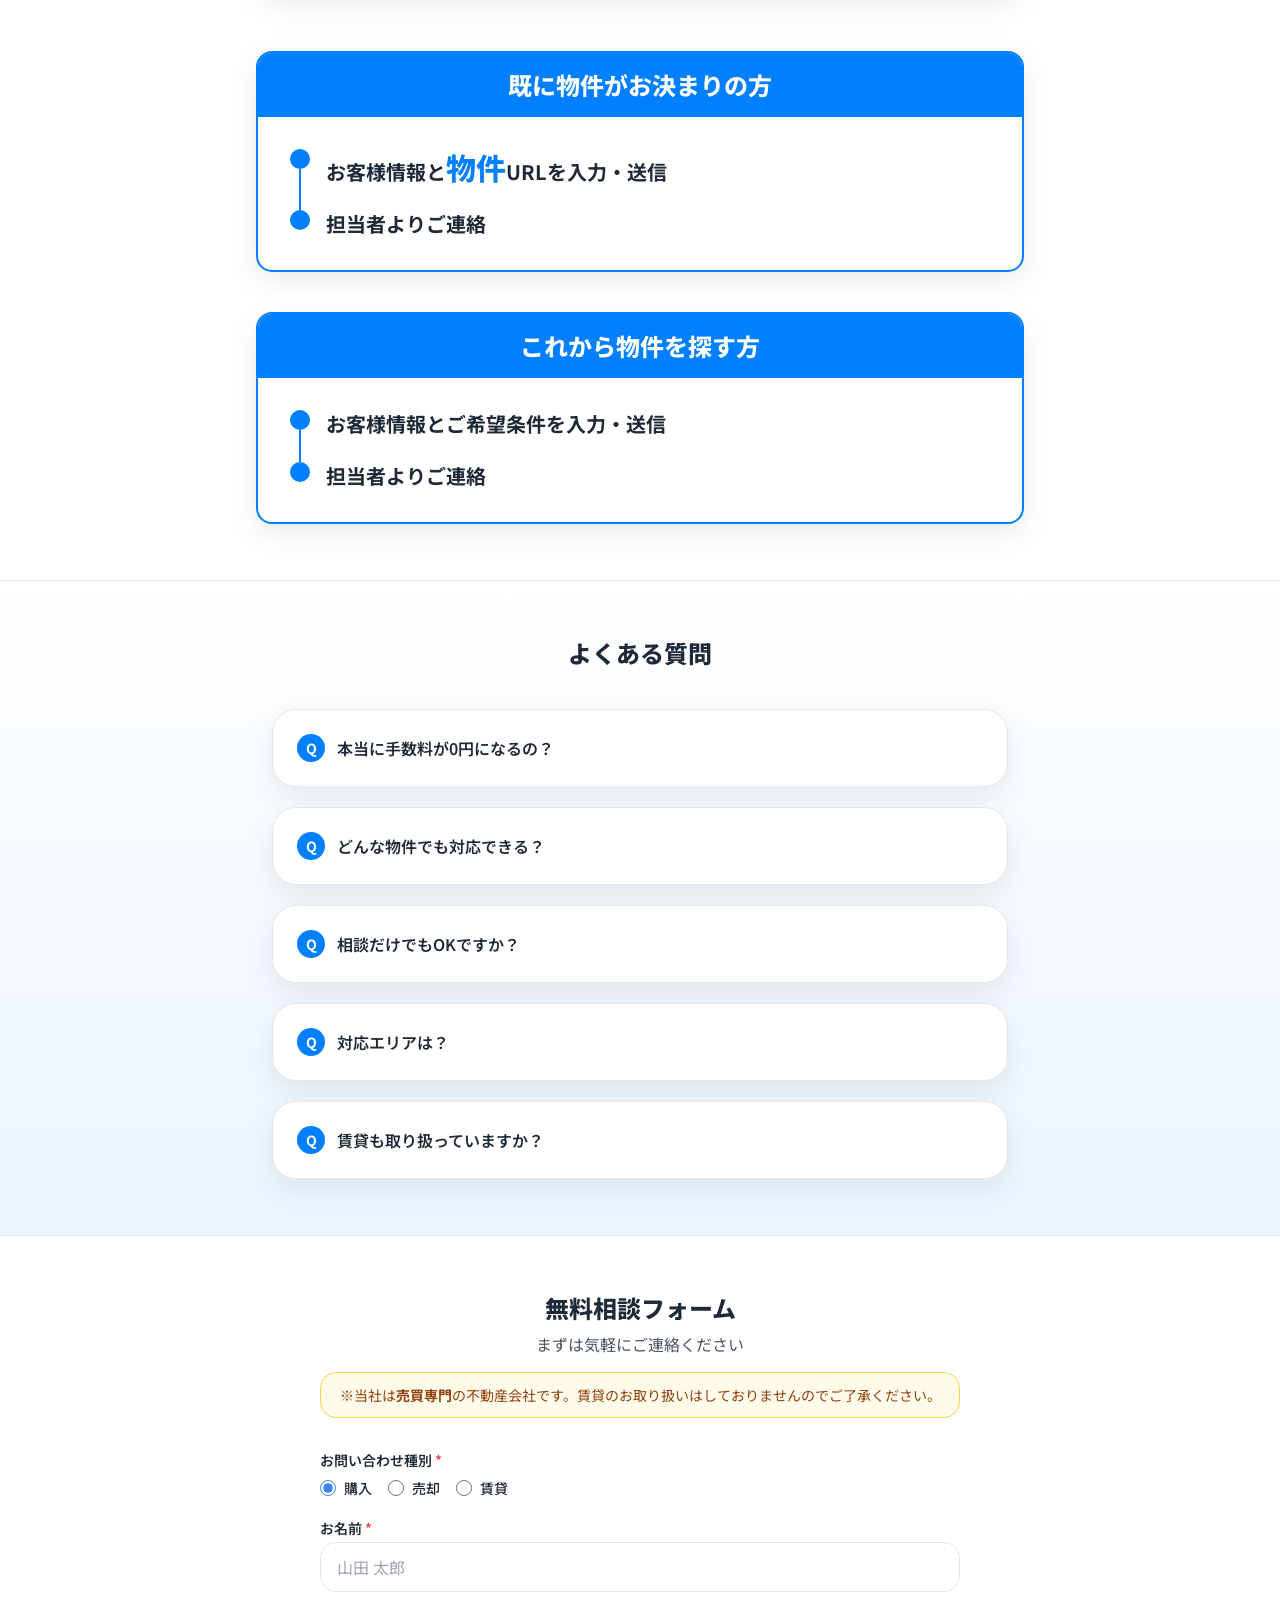
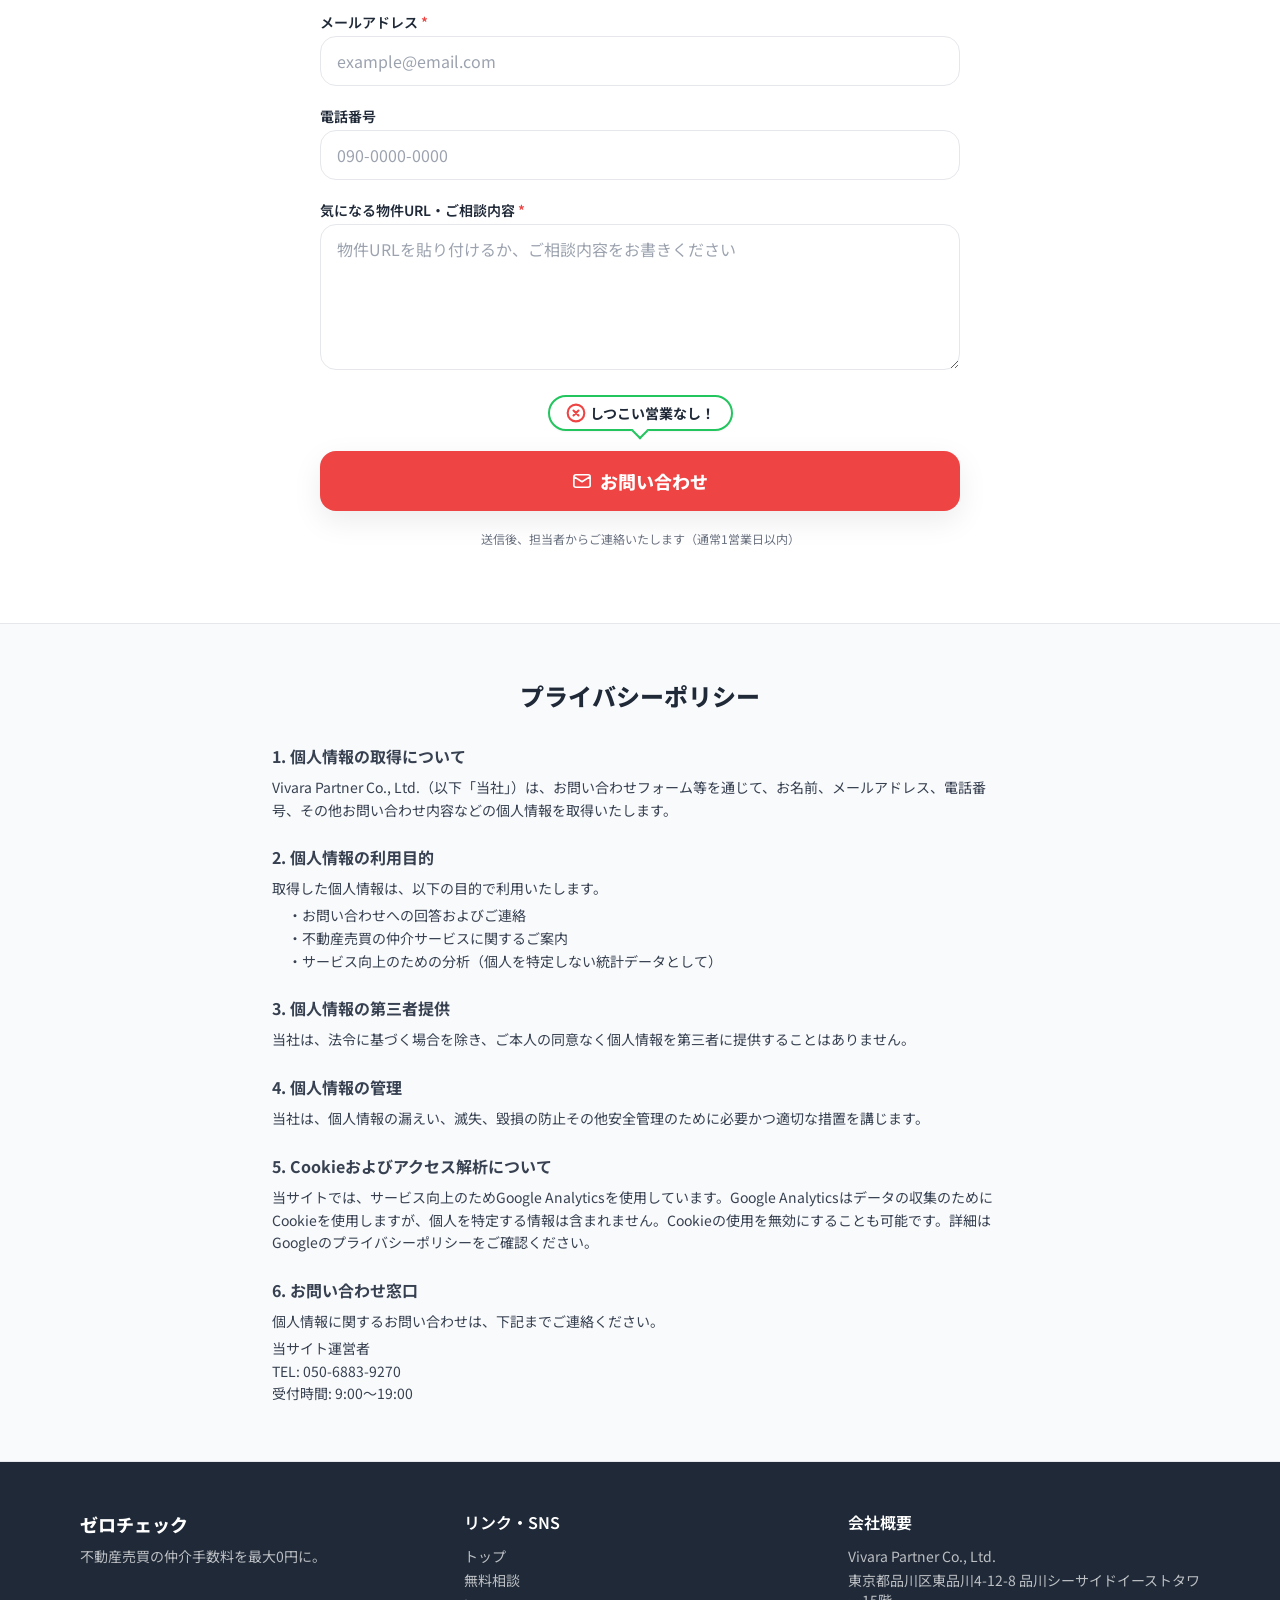
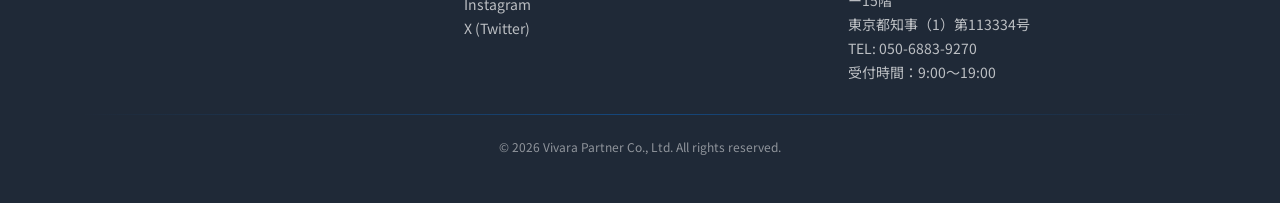
==== commit 77e75a78: "feat: make header phone number a tel: link (+ button shine effect)" ====
--- a/index.html
+++ b/index.html
@@ -15,34 +15,13 @@
   <!-- ヒーロー画像をプリロード（LCP改善） -->
   <link rel="preload" as="image" href="assets/hero2.webp" type="image/webp" />
 
-  <!-- Google Analytics 4 + Google Ads（統合・1回のみ読み込み） -->
-  <script async src="https://www.googletagmanager.com/gtag/js?id=G-09PKXBST40"></script>
-  <script>
-    window.dataLayer = window.dataLayer || [];
-    function gtag(){dataLayer.push(arguments);}
-    gtag('js', new Date());
-    gtag('config', 'G-09PKXBST40');
-    gtag('config', 'AW-18095720223');
-  </script>
-  <!-- Event snippet for value map conversion page -->
-  <script>
-    gtag('event', 'conversion', {
-      'send_to': 'AW-18095720223/e3OICIHb0bEcEJ-O27RD',
-      'value': 1.0,
-      'currency': 'JPY'
-    });
-  </script>
-
-  <!-- Microsoft Clarity（遅延読み込み） -->
-  <script type="text/javascript">
-    window.addEventListener('load', function(){
-      (function(c,l,a,r,i,t,y){
-          c[a]=c[a]||function(){(c[a].q=c[a].q||[]).push(arguments)};
-          t=l.createElement(r);t.async=1;t.src="https://www.clarity.ms/tag/"+i;
-          y=l.getElementsByTagName(r)[0];y.parentNode.insertBefore(t,y);
-      })(window, document, "clarity", "script", "woqvvumefq");
-    });
-  </script>
+  <!-- Google Tag Manager -->
+  <script>(function(w,d,s,l,i){w[l]=w[l]||[];w[l].push({'gtm.start':
+  new Date().getTime(),event:'gtm.js'});var f=d.getElementsByTagName(s)[0],
+  j=d.createElement(s),dl=l!='dataLayer'?'&l='+l:'';j.async=true;j.src=
+  'https://www.googletagmanager.com/gtm.js?id='+i+dl;f.parentNode.insertBefore(j,f);
+  })(window,document,'script','dataLayer','GTM-P9Q268R6');</script>
+  <!-- End Google Tag Manager -->
 
   <!-- OGP (必要なら差し替え) -->
   <meta property="og:type" content="website" />
@@ -131,29 +110,48 @@
       animation: hero-in 0.8s ease-out both;
     }
 
-    /* LINEボタン光るエフェクト */
+    /* ボタン光るエフェクト（グロー + きらりシャイン） */
     @keyframes line-glow {
-      0%, 100% { box-shadow: 0 0 8px rgba(6, 199, 85, 0.4), 0 0 20px rgba(6, 199, 85, 0.2); }
-      50% { box-shadow: 0 0 16px rgba(6, 199, 85, 0.7), 0 0 40px rgba(6, 199, 85, 0.35); }
-    }
-    .line-glow {
+      0%, 100% { box-shadow: 0 0 0 0 rgba(6,199,85,0.55), 0 4px 14px rgba(6,199,85,0.35); }
+      50% { box-shadow: 0 0 0 9px rgba(6,199,85,0), 0 4px 22px rgba(6,199,85,0.55); }
+    }
+    @keyframes blue-glow {
+      0%, 100% { box-shadow: 0 0 0 0 rgba(0,127,255,0.55), 0 4px 14px rgba(0,127,255,0.35); }
+      50% { box-shadow: 0 0 0 9px rgba(0,127,255,0), 0 4px 22px rgba(0,127,255,0.55); }
+    }
+    @keyframes btn-shine {
+      0% { left: -80%; }
+      55%, 100% { left: 130%; }
+    }
+    .line-glow, .blue-glow {
       border-radius: 16px;
-      animation: line-glow 2s ease-in-out infinite;
-    }
-
-    /* チェックするボタン光るエフェクト（青） */
-    @keyframes blue-glow {
-      0%, 100% { box-shadow: 0 0 8px rgba(0, 127, 255, 0.4), 0 0 20px rgba(0, 127, 255, 0.2); }
-      50% { box-shadow: 0 0 16px rgba(0, 127, 255, 0.7), 0 0 40px rgba(0, 127, 255, 0.35); }
-    }
-    .blue-glow {
+      position: relative;
+      overflow: hidden;
+    }
+    .line-glow { animation: line-glow 2s ease-in-out infinite; }
+    .blue-glow { animation: blue-glow 2s ease-in-out infinite; }
+    .line-glow::after, .blue-glow::after {
+      content: "";
+      position: absolute;
+      top: 0;
+      left: -80%;
+      width: 50%;
+      height: 100%;
+      background: linear-gradient(105deg, transparent 20%, rgba(255,255,255,0.45) 50%, transparent 80%);
+      transform: skewX(-20deg);
+      animation: btn-shine 2.6s ease-in-out infinite;
+      pointer-events: none;
+      z-index: 1;
       border-radius: 16px;
-      animation: blue-glow 2s ease-in-out infinite;
     }
   </style>
 </head>
 
 <body class="text-brand.ink pb-20 md:pb-0" style="font-family:'Noto Sans JP', sans-serif;">
+  <!-- Google Tag Manager (noscript) -->
+  <noscript><iframe src="https://www.googletagmanager.com/ns.html?id=GTM-P9Q268R6"
+  height="0" width="0" style="display:none;visibility:hidden"></iframe></noscript>
+  <!-- End Google Tag Manager (noscript) -->
 
   <!-- Top bar -->
   <header class="sticky top-0 z-50 bg-white/90 backdrop-blur border-b border-brand.line">
@@ -168,7 +166,7 @@
       <div class="flex items-center gap-3">
         <div class="hidden md:block text-right">
           <div class="text-xs text-gray-500">受付時間 9:00〜19:00</div>
-          <div class="font-semibold tracking-wide"><span class="inline-flex items-center gap-1"><svg class="w-4 h-4 inline" fill="none" stroke="currentColor" stroke-width="2" viewBox="0 0 24 24"><path stroke-linecap="round" stroke-linejoin="round" d="M2.25 6.75c0 8.284 6.716 15 15 15h2.25a2.25 2.25 0 002.25-2.25v-1.372c0-.516-.351-.966-.852-1.091l-4.423-1.106c-.44-.11-.902.055-1.173.417l-.97 1.293c-.282.376-.769.542-1.21.38a12.035 12.035 0 01-7.143-7.143c-.162-.441.004-.928.38-1.21l1.293-.97c.363-.271.527-.734.417-1.173L6.963 3.102a1.125 1.125 0 00-1.091-.852H4.5A2.25 2.25 0 002.25 4.5v2.25z"/></svg> 050-6883-9270</span></div>
+          <div class="font-semibold tracking-wide"><a href="tel:05068839270" class="inline-flex items-center gap-1 hover:opacity-70"><svg class="w-4 h-4 inline" fill="none" stroke="currentColor" stroke-width="2" viewBox="0 0 24 24"><path stroke-linecap="round" stroke-linejoin="round" d="M2.25 6.75c0 8.284 6.716 15 15 15h2.25a2.25 2.25 0 002.25-2.25v-1.372c0-.516-.351-.966-.852-1.091l-4.423-1.106c-.44-.11-.902.055-1.173.417l-.97 1.293c-.282.376-.769.542-1.21.38a12.035 12.035 0 01-7.143-7.143c-.162-.441.004-.928.38-1.21l1.293-.97c.363-.271.527-.734.417-1.173L6.963 3.102a1.125 1.125 0 00-1.091-.852H4.5A2.25 2.25 0 002.25 4.5v2.25z"/></svg> 050-6883-9270</a></div>
         </div>
       </div>
     </div>
@@ -236,7 +234,7 @@
           </div>
           <!-- 周辺レポート画像（ベース） -->
           <div class="pt-[1%] overflow-hidden">
-            <a href="https://www.zero-check.jp/value-map" target="_blank" rel="noopener" class="block" onclick="gtag('event','click_valuemap',{event_category:'navigation',event_label:'report_image'});">
+            <a href="https://www.zero-check.jp/value-map" target="_blank" rel="noopener" class="block">
               <img src="assets/report_expend.webp" alt="エリアをクリックするだけで周辺レポートで住みやすさを事前チェック" style="width:115%; max-width:none; margin-left:-7.5%;" loading="lazy" />
             </a>
           </div>
@@ -245,7 +243,7 @@
             <p class="font-extrabold whitespace-nowrap" style="color:#1a2b4a; font-size:clamp(0.45rem, 2.2vw, 1.1rem);">
               <span class="text-gray-400">＼</span> 会員登録なしで、今すぐ見られる <span class="text-gray-400">／</span>
             </p>
-            <a href="https://www.zero-check.jp/value-map" target="_blank" rel="noopener" class="block hover:opacity-90 transition blue-glow" style="width:85%;" onclick="gtag('event','click_valuemap',{event_category:'navigation',event_label:'check_button'});">
+            <a href="https://www.zero-check.jp/value-map" target="_blank" rel="noopener" class="block hover:opacity-90 transition blue-glow" style="width:85%;">
               <img src="assets/report_button.png" alt="口コミ×4項目で住みやすさを判定 - チェックする" class="w-full rounded-xl" loading="lazy" />
             </a>
           </div>
@@ -701,7 +699,7 @@
       </a>
       <!-- 物件評価レポート チェック -->
       <a href="https://www.zero-check.jp/value-map" target="_blank" rel="noopener"
-        class="flex items-center justify-center gap-2 rounded-xl py-4 text-white font-bold text-sm shadow-soft hover:opacity-90 transition" style="background-color:#007FFF;" onclick="gtag('event','click_valuemap',{event_category:'navigation',event_label:'mobile_footer'});">
+        class="flex items-center justify-center gap-2 rounded-xl py-4 text-white font-bold text-sm shadow-soft hover:opacity-90 transition" style="background-color:#007FFF;">
         <svg class="w-5 h-5" fill="none" stroke="currentColor" stroke-width="2" viewBox="0 0 24 24"><path stroke-linecap="round" stroke-linejoin="round" d="M9 12h3.75M9 15h3.75M9 18h3.75m3 .75H18a2.25 2.25 0 002.25-2.25V6.108c0-1.135-.845-2.098-1.976-2.192a48.424 48.424 0 00-1.123-.08m-5.801 0c-.065.21-.1.433-.1.664 0 .414.336.75.75.75h4.5a.75.75 0 00.75-.75 2.25 2.25 0 00-.1-.664m-5.8 0A2.251 2.251 0 0113.5 2.25H15a2.25 2.25 0 012.15 1.586m-5.8 0c-.376.023-.75.05-1.124.08C9.095 4.01 8.25 4.973 8.25 6.108V8.25m0 0H4.875c-.621 0-1.125.504-1.125 1.125v11.25c0 .621.504 1.125 1.125 1.125h9.75c.621 0 1.125-.504 1.125-1.125V9.375c0-.621-.504-1.125-1.125-1.125H8.25zM6.75 12h.008v.008H6.75V12zm0 3h.008v.008H6.75V15zm0 3h.008v.008H6.75V18z"/></svg>
         <span class="text-center leading-tight">物件評価レポート<br>チェック</span>
       </a>
@@ -735,91 +733,7 @@
       });
     });
 
-    // ============================================
-    // Google Ads コンバージョンラベル設定
-    // ※ Google広告管理画面で発行されたラベルに差し替えてください
-    // ============================================
-    var GADS_CONVERSION_ID = 'AW-18095720223';
-    var GADS_LABEL_PHONE = 'A-o4CL71pakcEJ-O27RD';   // 電話コンバージョン
-    var GADS_LABEL_LINE  = 'F4_YCPauvakcEJ-O27RD';    // LINEコンバージョン
-    var GADS_LABEL_MAIL  = 'CWULCLXvpakcEJ-O27RD';    // メール(フォーム送信)コンバージョン
-
-    // GA4 Event Tracking + Google Ads Conversion
-    // ----- 1. メール（お問い合わせフォームリンク）-----
-    document.querySelectorAll('a[href="#form"]').forEach(btn => {
-      btn.addEventListener('click', () => {
-        gtag('event', 'cta_click', {
-          event_category: 'engagement',
-          event_label: btn.textContent.trim()
-        });
-      });
-    });
-
-    // ----- 2. 電話タップ -----
-    document.querySelectorAll('a[href^="tel:"]').forEach(link => {
-      link.addEventListener('click', () => {
-        gtag('event', 'phone_tap', {
-          event_category: 'engagement',
-          event_label: '電話タップ'
-        });
-        // Google Ads コンバージョン（電話）
-        gtag('event', 'conversion', {
-          send_to: GADS_CONVERSION_ID + '/' + GADS_LABEL_PHONE
-        });
-      });
-    });
-
-    // ----- 3. LINEボタンクリック -----
-    document.querySelectorAll('a[href*="lin.ee"]').forEach(link => {
-      link.addEventListener('click', () => {
-        gtag('event', 'line_click', {
-          event_category: 'engagement',
-          event_label: 'LINE友達追加'
-        });
-        // Google Ads コンバージョン（LINE）
-        gtag('event', 'conversion', {
-          send_to: GADS_CONVERSION_ID + '/' + GADS_LABEL_LINE
-        });
-      });
-    });
-
-    // ----- 4. フォーム送信 -----
-    const form = document.querySelector('#form form');
-    if (form) {
-      form.addEventListener('submit', () => {
-        var ec_mail = document.querySelector('[name="email"]').value;
-        var ec_phone = document.querySelector('[name="phone"]').value;
-        gtag('set', 'user_data', {
-            "email": ec_mail,
-            "phone_number": ec_phone
-        });
-
-        gtag('event', 'form_submit', {
-          event_category: 'conversion',
-          event_label: '無料相談フォーム送信'
-        });
-        // Google Ads コンバージョン（メール/フォーム送信）
-        gtag('event', 'conversion', {
-          send_to: GADS_CONVERSION_ID + '/' + GADS_LABEL_MAIL
-        });
-      });
-    }
-
-    // Scroll depth tracking (25%, 50%, 75%, 100%)
-    const scrollMarks = [25, 50, 75, 100];
-    const scrollFired = {};
-    window.addEventListener('scroll', () => {
-      const pct = Math.round((window.scrollY / (document.body.scrollHeight - window.innerHeight)) * 100);
-      scrollMarks.forEach(mark => {
-        if (pct >= mark && !scrollFired[mark]) {
-          scrollFired[mark] = true;
-          gtag('event', 'scroll_depth', {
-            event_category: 'engagement',
-            event_label: mark + '%'
-          });
-        }
-      });
-    });
+    // ※ Google Ads / GA4 のイベントトラッキングはGTM側で管理
   </script>
 </body>
 
